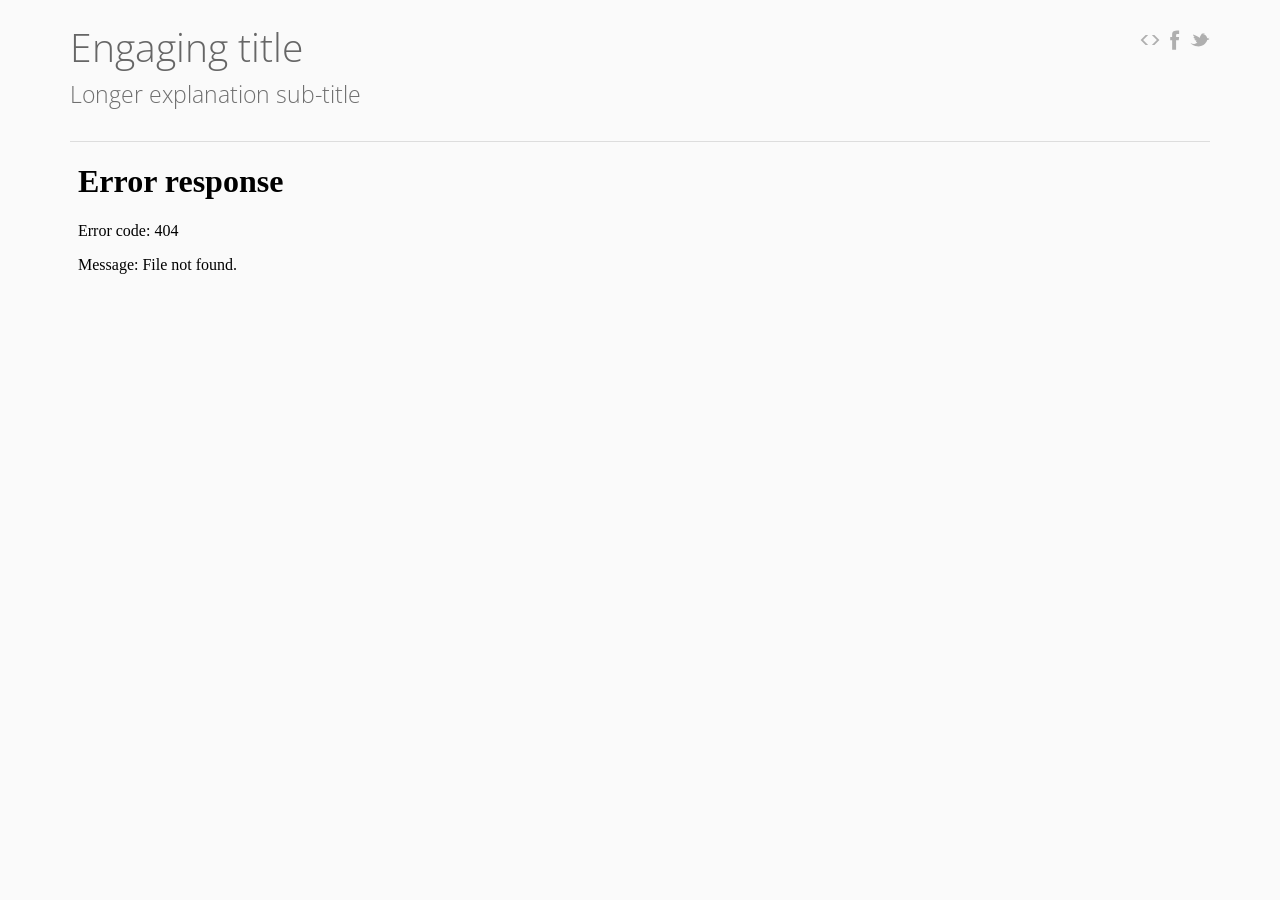
==== index.html @ 596650ae "adding files" ====
<!DOCTYPE html>
<html lang="en">
  <head>
    <meta charset="utf-8">
    <title>Title of HTML</title>
    <meta name="viewport" content="width=device-width, initial-scale=1">
    
    <!-- Generate preview image and details for FB -->
    <meta property="og:title" content="Interesting title for sharing"/>
    <meta property="og:type" content="?????"/>
    <meta property="og:url" content="http://www.neighbourhood.statistics.gov.uk/HTMLDocs/dvc???/index.html"/>
    <meta property="og:image" content="http://www.neighbourhood.statistics.gov.uk/HTMLDocs/dvc???/images/???.png"/>

	<!-- Load styles sheet(s) -->
    <link rel="stylesheet" href="css/styles.css" media="screen">
    
    <style>
		
		body {
			
			color:#666;
		}
		
		<!-- Should we be loading fonts from a CDN? -->
		
		@font-face {
			font-family: 'open_sanslight';		
			src: url('assets/OpenSans-Light-webfont.woff') format('woff');
			font-weight: normal;
			font-style: normal;
		
		}
		
		@font-face {
			font-family: 'open_sansitalic';		
			src: url('assets/OpenSans-Italic-webfont.woff') format('woff');
			font-weight: normal;
			font-style: normal;
		
		}
		
		@font-face {
			font-family: 'open_sansregular';		
			src: url('assets/OpenSans-Regular-webfont.woff') format('woff');
			font-weight: normal;
			font-style: normal;
		
		}
		
		@font-face {
			font-family: 'open_sanssemibold';		
			src: url('assets/OpenSans-Semibold-webfont.woff') format('woff');
			font-weight: normal;
			font-style: normal;
		
		}
		
		.page-header {
			margin-top:5px;
		}
		
		
		.social {
			padding-top:25px;
			padding-left:5px;
			float:right;
			opacity:0.5;
			cursor:pointer;
		}
		
		.social:hover {
			opacity:1;
				
		}
		
		
		.social {
			
		}
		
		#embedrow {
			padding-bottom:10px;
		}
		
		
		#close {
			float:right;
			padding-bottom:3px;	
		}
		
		#example-1 {
			width:100%;	
		}
		
	
	</style>

    <script>

<!-- Google analytics -->
		  var _gaq = _gaq || [];
		  _gaq.push(['_setAccount', 'UA-37894017-1']);
		  _gaq.push(['_trackPageview']);
		
		
		  (function() {
			var ga = document.createElement('script'); ga.type = 'text/javascript'; ga.async = true;
			ga.src = ('https:' == document.location.protocol ? 'https://ssl' : 'http://www') + '.google-analytics.com/ga.js';
			var s = document.getElementsByTagName('script')[0]; s.parentNode.insertBefore(ga, s);
		  })();

    </script>
  </head>
  <body>
      <div class="container">
          <div class="page-header">
                <div class="row">
                      <div class="col-sm-10 col-xs-11">
                            <h1>Engaging title</h1>
                            <p class="lead">Longer explanation sub-title</p>
                      </div>
                      <div class="col-sm-2 col-xs-1" id="social">
                            <img class="social" id="twitter" src="images/twitter.svg"/>
                            <img class="social" id="face" src="images/facebook.svg"/>
                            <img class="social" id="embed" src="images/embed.svg"/>
                      </div>
                </div>
          </div>

   	<div class="row hide" id="embedrow">
  		 <div class="col-sm-offset-6 col-sm-6 col-xs-12">

            <div id="embedbox">
                    <img id="close" src="images/cross.svg"/>
                    <label class="control-label" for="inputType"></label>
                    <input type="text" class="form-control" id="inputType" >
            </div>  
        
	     </div> 
    </div>     
    
   <!-- Embed PYM iframe -->
   <div class="row">
           
          <div class="col-sm-12 col-xs-12"> 
              <div id="example-1"></div>
              
		</div>
	</div><!-- end row --> 
                
                    
     </div> <!--end container-->
	
	<!-- Should we be loading from CDNs? - Should we have a central folder holding these libraries? What about during development?
    Should we be using something like requireJS to manage the loading of these frameworks? -->
    
    <script src="js/jquery-1.11.1.min.js"></script>
    <script src="js/bootstrap.min.js"></script>
 	<script src="js/modernizr.custom.56904.js"></script>
    <script src="js/d3.v3.min.js" charset="utf-8"></script>
    <script src="js/pym.js" charset="utf-8"></script>
    
	
	<!-- Code to set up social / sharing links & add pym-->
    
    
    <script>
	$(document).ready(function () {
		
		var childURL = "content.html";
		
		var firstbit = window.location.href.split("index.html")[0];
	
		d3.select("#twitter").on("click",tweet);
		d3.select("#face").on("click",faceb);
		d3.select("#embed").on("click",embed);
		d3.select("#close").on("click",embedclose);
		d3.select("#inputType").attr("value",'<iframe width=940 height=700 src="' + firstbit + childURL + '" scrolling=no frameborder=0/>');
		
		//add pym chart
		var pymParent = new pym.Parent('example-1', childURL);

		
		function faceb() {
				var face = 'http://www.facebook.com/share.php?u=' + window.location.href;
				window.open(face);
		}
		
		function tweet() {
				var myString="http://twitter.com/home?status="+escape("Twitter message"+ window.location.href);
				window.open(myString);
		}
		
		function embed() {
				d3.select("#embedrow").attr("class","row show");
		}
		
		function embedclose() {
				d3.select("#embedrow").attr("class","row hide");
		}
		
	
	});
	
    
    </script>
  </body>
</html>
---- css/styles.css ----
@import url("//fonts.googleapis.com/css?family=Open+Sans:300italic,400italic,700italic,400,300,700");
/*!
 * bootswatch v3.2.0
 * Homepage: http://bootswatch.com
 * Copyright 2012-2014 Thomas Park
 * Licensed under MIT
 * Based on Bootstrap
*/
/*! normalize.css v3.0.1 | MIT License | git.io/normalize */
html {
  font-family: sans-serif;
  -ms-text-size-adjust: 100%;
  -webkit-text-size-adjust: 100%;
  
  
}
body {
  margin: 0;
  

}
article,
aside,
details,
figcaption,
figure,
footer,
header,
hgroup,
main,
nav,
section,
summary {
  display: block;
}
audio,
canvas,
progress,
video {
  display: inline-block;
  vertical-align: baseline;
}
audio:not([controls]) {
  display: none;
  height: 0;
}
[hidden],
template {
  display: none;
}
a {
  background: transparent;
}
a:active,
a:hover {
  outline: 0;
}
abbr[title] {
  border-bottom: 1px dotted;
}
b,
strong {
  font-weight: bold;
}
dfn {
  font-style: italic;
}
h1 {
  font-size: 2em;
  margin: 0.67em 0;
}
mark {
  background: #ff0;
  color: #000;
}
small {
  font-size: 80%;
}
sub,
sup {
  font-size: 75%;
  line-height: 0;
  position: relative;
  vertical-align: baseline;
}
sup {
  top: -0.5em;
}
sub {
  bottom: -0.25em;
}
img {
  border: 0;
}
svg:not(:root) {
  overflow: hidden;
}
figure {
  margin: 1em 40px;
}
hr {
  -moz-box-sizing: content-box;
  box-sizing: content-box;
  height: 0;
}
pre {
  overflow: auto;
}
code,
kbd,
pre,
samp {
  font-family: monospace, monospace;
  font-size: 1em;
}
button,
input,
optgroup,
select,
textarea {
  color: inherit;
  font: inherit;
  margin: 0;
}
button {
  overflow: visible;
}
button,
select {
  text-transform: none;
}
button,
html input[type="button"],
input[type="reset"],
input[type="submit"] {
  -webkit-appearance: button;
  cursor: pointer;
}
button[disabled],
html input[disabled] {
  cursor: default;
}
button::-moz-focus-inner,
input::-moz-focus-inner {
  border: 0;
  padding: 0;
}
input {
  line-height: normal;
}
input[type="checkbox"],
input[type="radio"] {
  box-sizing: border-box;
  padding: 0;
}
input[type="number"]::-webkit-inner-spin-button,
input[type="number"]::-webkit-outer-spin-button {
  height: auto;
}
input[type="search"] {
  -webkit-appearance: textfield;
  -moz-box-sizing: content-box;
  -webkit-box-sizing: content-box;
  box-sizing: content-box;
}
input[type="search"]::-webkit-search-cancel-button,
input[type="search"]::-webkit-search-decoration {
  -webkit-appearance: none;
}
fieldset {
  border: 1px solid #c0c0c0;
  margin: 0 2px;
  padding: 0.35em 0.625em 0.75em;
}
legend {
  border: 0;
  padding: 0;
}
textarea {
  overflow: auto;
}
optgroup {
  font-weight: bold;
}
table {
  border-collapse: collapse;
  border-spacing: 0;
}
td,
th {
  padding: 0;
}
@media print {
  * {
    text-shadow: none !important;
    color: #000 !important;
    background: transparent !important;
    box-shadow: none !important;
  }
  a,
  a:visited {
    text-decoration: underline;
  }
  a[href]:after {
    content: " (" attr(href) ")";
  }
  abbr[title]:after {
    content: " (" attr(title) ")";
  }
  a[href^="javascript:"]:after,
  a[href^="#"]:after {
    content: "";
  }
  pre,
  blockquote {
    border: 1px solid #999;
    page-break-inside: avoid;
  }
  thead {
    display: table-header-group;
  }
  tr,
  img {
    page-break-inside: avoid;
  }
  img {
    max-width: 100% !important;
  }
  p,
  h2,
  h3 {
    orphans: 3;
    widows: 3;
  }
  h2,
  h3 {
    page-break-after: avoid;
  }
  select {
    background: #fff !important;
  }
  .navbar {
    display: none;
  }
  .table td,
  .table th {
    background-color: #fff !important;
  }
  .btn > .caret,
  .dropup > .btn > .caret {
    border-top-color: #000 !important;
  }
  .label {
    border: 1px solid #000;
  }
  .table {
    border-collapse: collapse !important;
  }
  .table-bordered th,
  .table-bordered td {
    border: 1px solid #ddd !important;
  }
}
@font-face {
  font-family: 'Glyphicons Halflings';
  src: url('../fonts/glyphicons-halflings-regular.eot');
  src: url('../fonts/glyphicons-halflings-regular.eot?#iefix') format('embedded-opentype'), url('../fonts/glyphicons-halflings-regular.woff') format('woff'), url('../fonts/glyphicons-halflings-regular.ttf') format('truetype'), url('../fonts/glyphicons-halflings-regular.svg#glyphicons_halflingsregular') format('svg');
}
.glyphicon {
  position: relative;
  top: 1px;
  display: inline-block;
  font-family: 'Glyphicons Halflings';
  font-style: normal;
  font-weight: normal;
  line-height: 1;
  -webkit-font-smoothing: antialiased;
  -moz-osx-font-smoothing: grayscale;
}
.glyphicon-asterisk:before {
  content: "\2a";
}
.glyphicon-plus:before {
  content: "\2b";
}
.glyphicon-euro:before {
  content: "\20ac";
}
.glyphicon-minus:before {
  content: "\2212";
}
.glyphicon-cloud:before {
  content: "\2601";
}
.glyphicon-envelope:before {
  content: "\2709";
}
.glyphicon-pencil:before {
  content: "\270f";
}
.glyphicon-glass:before {
  content: "\e001";
}
.glyphicon-music:before {
  content: "\e002";
}
.glyphicon-search:before {
  content: "\e003";
}
.glyphicon-heart:before {
  content: "\e005";
}
.glyphicon-star:before {
  content: "\e006";
}
.glyphicon-star-empty:before {
  content: "\e007";
}
.glyphicon-user:before {
  content: "\e008";
}
.glyphicon-film:before {
  content: "\e009";
}
.glyphicon-th-large:before {
  content: "\e010";
}
.glyphicon-th:before {
  content: "\e011";
}
.glyphicon-th-list:before {
  content: "\e012";
}
.glyphicon-ok:before {
  content: "\e013";
}
.glyphicon-remove:before {
  content: "\e014";
}
.glyphicon-zoom-in:before {
  content: "\e015";
}
.glyphicon-zoom-out:before {
  content: "\e016";
}
.glyphicon-off:before {
  content: "\e017";
}
.glyphicon-signal:before {
  content: "\e018";
}
.glyphicon-cog:before {
  content: "\e019";
}
.glyphicon-trash:before {
  content: "\e020";
}
.glyphicon-home:before {
  content: "\e021";
}
.glyphicon-file:before {
  content: "\e022";
}
.glyphicon-time:before {
  content: "\e023";
}
.glyphicon-road:before {
  content: "\e024";
}
.glyphicon-download-alt:before {
  content: "\e025";
}
.glyphicon-download:before {
  content: "\e026";
}
.glyphicon-upload:before {
  content: "\e027";
}
.glyphicon-inbox:before {
  content: "\e028";
}
.glyphicon-play-circle:before {
  content: "\e029";
}
.glyphicon-repeat:before {
  content: "\e030";
}
.glyphicon-refresh:before {
  content: "\e031";
}
.glyphicon-list-alt:before {
  content: "\e032";
}
.glyphicon-lock:before {
  content: "\e033";
}
.glyphicon-flag:before {
  content: "\e034";
}
.glyphicon-headphones:before {
  content: "\e035";
}
.glyphicon-volume-off:before {
  content: "\e036";
}
.glyphicon-volume-down:before {
  content: "\e037";
}
.glyphicon-volume-up:before {
  content: "\e038";
}
.glyphicon-qrcode:before {
  content: "\e039";
}
.glyphicon-barcode:before {
  content: "\e040";
}
.glyphicon-tag:before {
  content: "\e041";
}
.glyphicon-tags:before {
  content: "\e042";
}
.glyphicon-book:before {
  content: "\e043";
}
.glyphicon-bookmark:before {
  content: "\e044";
}
.glyphicon-print:before {
  content: "\e045";
}
.glyphicon-camera:before {
  content: "\e046";
}
.glyphicon-font:before {
  content: "\e047";
}
.glyphicon-bold:before {
  content: "\e048";
}
.glyphicon-italic:before {
  content: "\e049";
}
.glyphicon-text-height:before {
  content: "\e050";
}
.glyphicon-text-width:before {
  content: "\e051";
}
.glyphicon-align-left:before {
  content: "\e052";
}
.glyphicon-align-center:before {
  content: "\e053";
}
.glyphicon-align-right:before {
  content: "\e054";
}
.glyphicon-align-justify:before {
  content: "\e055";
}
.glyphicon-list:before {
  content: "\e056";
}
.glyphicon-indent-left:before {
  content: "\e057";
}
.glyphicon-indent-right:before {
  content: "\e058";
}
.glyphicon-facetime-video:before {
  content: "\e059";
}
.glyphicon-picture:before {
  content: "\e060";
}
.glyphicon-map-marker:before {
  content: "\e062";
}
.glyphicon-adjust:before {
  content: "\e063";
}
.glyphicon-tint:before {
  content: "\e064";
}
.glyphicon-edit:before {
  content: "\e065";
}
.glyphicon-share:before {
  content: "\e066";
}
.glyphicon-check:before {
  content: "\e067";
}
.glyphicon-move:before {
  content: "\e068";
}
.glyphicon-step-backward:before {
  content: "\e069";
}
.glyphicon-fast-backward:before {
  content: "\e070";
}
.glyphicon-backward:before {
  content: "\e071";
}
.glyphicon-play:before {
  content: "\e072";
}
.glyphicon-pause:before {
  content: "\e073";
}
.glyphicon-stop:before {
  content: "\e074";
}
.glyphicon-forward:before {
  content: "\e075";
}
.glyphicon-fast-forward:before {
  content: "\e076";
}
.glyphicon-step-forward:before {
  content: "\e077";
}
.glyphicon-eject:before {
  content: "\e078";
}
.glyphicon-chevron-left:before {
  content: "\e079";
}
.glyphicon-chevron-right:before {
  content: "\e080";
}
.glyphicon-plus-sign:before {
  content: "\e081";
}
.glyphicon-minus-sign:before {
  content: "\e082";
}
.glyphicon-remove-sign:before {
  content: "\e083";
}
.glyphicon-ok-sign:before {
  content: "\e084";
}
.glyphicon-question-sign:before {
  content: "\e085";
}
.glyphicon-info-sign:before {
  content: "\e086";
}
.glyphicon-screenshot:before {
  content: "\e087";
}
.glyphicon-remove-circle:before {
  content: "\e088";
}
.glyphicon-ok-circle:before {
  content: "\e089";
}
.glyphicon-ban-circle:before {
  content: "\e090";
}
.glyphicon-arrow-left:before {
  content: "\e091";
}
.glyphicon-arrow-right:before {
  content: "\e092";
}
.glyphicon-arrow-up:before {
  content: "\e093";
}
.glyphicon-arrow-down:before {
  content: "\e094";
}
.glyphicon-share-alt:before {
  content: "\e095";
}
.glyphicon-resize-full:before {
  content: "\e096";
}
.glyphicon-resize-small:before {
  content: "\e097";
}
.glyphicon-exclamation-sign:before {
  content: "\e101";
}
.glyphicon-gift:before {
  content: "\e102";
}
.glyphicon-leaf:before {
  content: "\e103";
}
.glyphicon-fire:before {
  content: "\e104";
}
.glyphicon-eye-open:before {
  content: "\e105";
}
.glyphicon-eye-close:before {
  content: "\e106";
}
.glyphicon-warning-sign:before {
  content: "\e107";
}
.glyphicon-plane:before {
  content: "\e108";
}
.glyphicon-calendar:before {
  content: "\e109";
}
.glyphicon-random:before {
  content: "\e110";
}
.glyphicon-comment:before {
  content: "\e111";
}
.glyphicon-magnet:before {
  content: "\e112";
}
.glyphicon-chevron-up:before {
  content: "\e113";
}
.glyphicon-chevron-down:before {
  content: "\e114";
}
.glyphicon-retweet:before {
  content: "\e115";
}
.glyphicon-shopping-cart:before {
  content: "\e116";
}
.glyphicon-folder-close:before {
  content: "\e117";
}
.glyphicon-folder-open:before {
  content: "\e118";
}
.glyphicon-resize-vertical:before {
  content: "\e119";
}
.glyphicon-resize-horizontal:before {
  content: "\e120";
}
.glyphicon-hdd:before {
  content: "\e121";
}
.glyphicon-bullhorn:before {
  content: "\e122";
}
.glyphicon-bell:before {
  content: "\e123";
}
.glyphicon-certificate:before {
  content: "\e124";
}
.glyphicon-thumbs-up:before {
  content: "\e125";
}
.glyphicon-thumbs-down:before {
  content: "\e126";
}
.glyphicon-hand-right:before {
  content: "\e127";
}
.glyphicon-hand-left:before {
  content: "\e128";
}
.glyphicon-hand-up:before {
  content: "\e129";
}
.glyphicon-hand-down:before {
  content: "\e130";
}
.glyphicon-circle-arrow-right:before {
  content: "\e131";
}
.glyphicon-circle-arrow-left:before {
  content: "\e132";
}
.glyphicon-circle-arrow-up:before {
  content: "\e133";
}
.glyphicon-circle-arrow-down:before {
  content: "\e134";
}
.glyphicon-globe:before {
  content: "\e135";
}
.glyphicon-wrench:before {
  content: "\e136";
}
.glyphicon-tasks:before {
  content: "\e137";
}
.glyphicon-filter:before {
  content: "\e138";
}
.glyphicon-briefcase:before {
  content: "\e139";
}
.glyphicon-fullscreen:before {
  content: "\e140";
}
.glyphicon-dashboard:before {
  content: "\e141";
}
.glyphicon-paperclip:before {
  content: "\e142";
}
.glyphicon-heart-empty:before {
  content: "\e143";
}
.glyphicon-link:before {
  content: "\e144";
}
.glyphicon-phone:before {
  content: "\e145";
}
.glyphicon-pushpin:before {
  content: "\e146";
}
.glyphicon-usd:before {
  content: "\e148";
}
.glyphicon-gbp:before {
  content: "\e149";
}
.glyphicon-sort:before {
  content: "\e150";
}
.glyphicon-sort-by-alphabet:before {
  content: "\e151";
}
.glyphicon-sort-by-alphabet-alt:before {
  content: "\e152";
}
.glyphicon-sort-by-order:before {
  content: "\e153";
}
.glyphicon-sort-by-order-alt:before {
  content: "\e154";
}
.glyphicon-sort-by-attributes:before {
  content: "\e155";
}
.glyphicon-sort-by-attributes-alt:before {
  content: "\e156";
}
.glyphicon-unchecked:before {
  content: "\e157";
}
.glyphicon-expand:before {
  content: "\e158";
}
.glyphicon-collapse-down:before {
  content: "\e159";
}
.glyphicon-collapse-up:before {
  content: "\e160";
}
.glyphicon-log-in:before {
  content: "\e161";
}
.glyphicon-flash:before {
  content: "\e162";
}
.glyphicon-log-out:before {
  content: "\e163";
}
.glyphicon-new-window:before {
  content: "\e164";
}
.glyphicon-record:before {
  content: "\e165";
}
.glyphicon-save:before {
  content: "\e166";
}
.glyphicon-open:before {
  content: "\e167";
}
.glyphicon-saved:before {
  content: "\e168";
}
.glyphicon-import:before {
  content: "\e169";
}
.glyphicon-export:before {
  content: "\e170";
}
.glyphicon-send:before {
  content: "\e171";
}
.glyphicon-floppy-disk:before {
  content: "\e172";
}
.glyphicon-floppy-saved:before {
  content: "\e173";
}
.glyphicon-floppy-remove:before {
  content: "\e174";
}
.glyphicon-floppy-save:before {
  content: "\e175";
}
.glyphicon-floppy-open:before {
  content: "\e176";
}
.glyphicon-credit-card:before {
  content: "\e177";
}
.glyphicon-transfer:before {
  content: "\e178";
}
.glyphicon-cutlery:before {
  content: "\e179";
}
.glyphicon-header:before {
  content: "\e180";
}
.glyphicon-compressed:before {
  content: "\e181";
}
.glyphicon-earphone:before {
  content: "\e182";
}
.glyphicon-phone-alt:before {
  content: "\e183";
}
.glyphicon-tower:before {
  content: "\e184";
}
.glyphicon-stats:before {
  content: "\e185";
}
.glyphicon-sd-video:before {
  content: "\e186";
}
.glyphicon-hd-video:before {
  content: "\e187";
}
.glyphicon-subtitles:before {
  content: "\e188";
}
.glyphicon-sound-stereo:before {
  content: "\e189";
}
.glyphicon-sound-dolby:before {
  content: "\e190";
}
.glyphicon-sound-5-1:before {
  content: "\e191";
}
.glyphicon-sound-6-1:before {
  content: "\e192";
}
.glyphicon-sound-7-1:before {
  content: "\e193";
}
.glyphicon-copyright-mark:before {
  content: "\e194";
}
.glyphicon-registration-mark:before {
  content: "\e195";
}
.glyphicon-cloud-download:before {
  content: "\e197";
}
.glyphicon-cloud-upload:before {
  content: "\e198";
}
.glyphicon-tree-conifer:before {
  content: "\e199";
}
.glyphicon-tree-deciduous:before {
  content: "\e200";
}
* {
  -webkit-box-sizing: border-box;
  -moz-box-sizing: border-box;
  box-sizing: border-box;
}
*:before,
*:after {
  -webkit-box-sizing: border-box;
  -moz-box-sizing: border-box;
  box-sizing: border-box;
}
html {
  font-size: 10px;
  -webkit-tap-highlight-color: rgba(0, 0, 0, 0);
}
body {
  font-family: "Open Sans", "Helvetica Neue", Helvetica, Arial, sans-serif;
  font-size: 15px;
  line-height: 1.42857143;
  color: #222222;
  background-color: #fafafa;
;
}
input,
button,
select,
textarea {
  font-family: inherit;
  font-size: inherit;
  line-height: inherit;
}
a {
  color: #008cba;
  text-decoration: none;
}
a:hover,
a:focus {
  color: #00526e;
  text-decoration: underline;
}
a:focus {
  outline: thin dotted;
  outline: 5px auto -webkit-focus-ring-color;
  outline-offset: -2px;
}
figure {
  margin: 0;
}
img {
  vertical-align: middle;
}
.img-responsive,
.thumbnail > img,
.thumbnail a > img,
.carousel-inner > .item > img,
.carousel-inner > .item > a > img {
  display: block;
  width: 100% \9;
  max-width: 100%;
  height: auto;
}
.img-rounded {
  border-radius: 0;
}
.img-thumbnail {
  padding: 4px;
  line-height: 1.42857143;
  background-color: #ffffff;
  border: 1px solid #dddddd;
  border-radius: 0;
  -webkit-transition: all 0.2s ease-in-out;
  -o-transition: all 0.2s ease-in-out;
  transition: all 0.2s ease-in-out;
  display: inline-block;
  width: 100% \9;
  max-width: 100%;
  height: auto;
}
.img-circle {
  border-radius: 50%;
}
hr {
  margin-top: 21px;
  margin-bottom: 21px;
  border: 0;
  border-top: 1px solid #dddddd;
}
.sr-only {
  position: absolute;
  width: 1px;
  height: 1px;
  margin: -1px;
  padding: 0;
  overflow: hidden;
  clip: rect(0, 0, 0, 0);
  border: 0;
}
.sr-only-focusable:active,
.sr-only-focusable:focus {
  position: static;
  width: auto;
  height: auto;
  margin: 0;
  overflow: visible;
  clip: auto;
}
h1,
h2,
h3,
h4,
h5,
h6,
.h1,
.h2,
.h3,
.h4,
.h5,
.h6 {
  font-family: "Open Sans", "Helvetica Neue", Helvetica, Arial, sans-serif;
  font-weight: 300;
  line-height: 1.1;
  color: inherit;
}
h1 small,
h2 small,
h3 small,
h4 small,
h5 small,
h6 small,
.h1 small,
.h2 small,
.h3 small,
.h4 small,
.h5 small,
.h6 small,
h1 .small,
h2 .small,
h3 .small,
h4 .small,
h5 .small,
h6 .small,
.h1 .small,
.h2 .small,
.h3 .small,
.h4 .small,
.h5 .small,
.h6 .small {
  font-weight: normal;
  line-height: 1;
  color: #999999;
}
h1,
.h1,
h2,
.h2,
h3,
.h3 {
  margin-top: 21px;
  margin-bottom: 10.5px;
}
h1 small,
.h1 small,
h2 small,
.h2 small,
h3 small,
.h3 small,
h1 .small,
.h1 .small,
h2 .small,
.h2 .small,
h3 .small,
.h3 .small {
  font-size: 65%;
}
h4,
.h4,
h5,
.h5,
h6,
.h6 {
  margin-top: 10.5px;
  margin-bottom: 10.5px;
}
h4 small,
.h4 small,
h5 small,
.h5 small,
h6 small,
.h6 small,
h4 .small,
.h4 .small,
h5 .small,
.h5 .small,
h6 .small,
.h6 .small {
  font-size: 75%;
}
h1,
.h1 {
  font-size: 39px;
}
h2,
.h2 {
  font-size: 32px;
}
h3,
.h3 {
  font-size: 26px;
}
h4,
.h4 {
  font-size: 19px;
}
h5,
.h5 {
  font-size: 15px;
}
h6,
.h6 {
  font-size: 13px;
}
p {
  margin: 0 0 10.5px;
}
.lead {
  margin-bottom: 21px;
  font-size: 17px;
  font-weight: 300;
  line-height: 1.4;
}
@media (min-width: 768px) {
  .lead {
    font-size: 22.5px;
  }
}
small,
.small {
  font-size: 80%;
}
cite {
  font-style: normal;
}
mark,
.mark {
  background-color: #fcf8e3;
  padding: .2em;
}
.text-left {
  text-align: left;
}
.text-right {
  text-align: right;
}
.text-center {
  text-align: center;
}
.text-justify {
  text-align: justify;
}
.text-nowrap {
  white-space: nowrap;
}
.text-lowercase {
  text-transform: lowercase;
}
.text-uppercase {
  text-transform: uppercase;
}
.text-capitalize {
  text-transform: capitalize;
}
.text-muted {
  color: #999999;
}
.text-primary {
  color: #008cba;
}
a.text-primary:hover {
  color: #006687;
}
.text-success {
  color: #43ac6a;
}
a.text-success:hover {
  color: #358753;
}
.text-info {
  color: #5bc0de;
}
a.text-info:hover {
  color: #31b0d5;
}
.text-warning {
  color: #e99002;
}
a.text-warning:hover {
  color: #b67102;
}
.text-danger {
  color: #f04124;
}
a.text-danger:hover {
  color: #d32a0e;
}
.bg-primary {
  color: #fff;
  background-color: #008cba;
}
a.bg-primary:hover {
  background-color: #006687;
}
.bg-success {
  background-color: #dff0d8;
}
a.bg-success:hover {
  background-color: #c1e2b3;
}
.bg-info {
  background-color: #d9edf7;
}
a.bg-info:hover {
  background-color: #afd9ee;
}
.bg-warning {
  background-color: #fcf8e3;
}
a.bg-warning:hover {
  background-color: #f7ecb5;
}
.bg-danger {
  background-color: #f2dede;
}
a.bg-danger:hover {
  background-color: #e4b9b9;
}
.page-header {
  padding-bottom: 9.5px;
  margin: 42px 0 0px;
  border-bottom: 1px solid #dddddd;
}
ul,
ol {
  margin-top: 0;
  margin-bottom: 10.5px;
}
ul ul,
ol ul,
ul ol,
ol ol {
  margin-bottom: 0;
}
.list-unstyled {
  padding-left: 0;
  list-style: none;
}
.list-inline {
  padding-left: 0;
  list-style: none;
  margin-left: -5px;
}
.list-inline > li {
  display: inline-block;
  padding-left: 5px;
  padding-right: 5px;
}
dl {
  margin-top: 0;
  margin-bottom: 21px;
}
dt,
dd {
  line-height: 1.42857143;
}
dt {
  font-weight: bold;
}
dd {
  margin-left: 0;
}
@media (min-width: 768px) {
  .dl-horizontal dt {
    float: left;
    width: 160px;
    clear: left;
    text-align: right;
    overflow: hidden;
    text-overflow: ellipsis;
    white-space: nowrap;
  }
  .dl-horizontal dd {
    margin-left: 180px;
  }
}
abbr[title],
abbr[data-original-title] {
  cursor: help;
  border-bottom: 1px dotted #999999;
}
.initialism {
  font-size: 90%;
  text-transform: uppercase;
}
blockquote {
  padding: 10.5px 21px;
  margin: 0 0 21px;
  font-size: 18.75px;
  border-left: 5px solid #dddddd;
}
blockquote p:last-child,
blockquote ul:last-child,
blockquote ol:last-child {
  margin-bottom: 0;
}
blockquote footer,
blockquote small,
blockquote .small {
  display: block;
  font-size: 80%;
  line-height: 1.42857143;
  color: #6f6f6f;
}
blockquote footer:before,
blockquote small:before,
blockquote .small:before {
  content: '\2014 \00A0';
}
.blockquote-reverse,
blockquote.pull-right {
  padding-right: 15px;
  padding-left: 0;
  border-right: 5px solid #dddddd;
  border-left: 0;
  text-align: right;
}
.blockquote-reverse footer:before,
blockquote.pull-right footer:before,
.blockquote-reverse small:before,
blockquote.pull-right small:before,
.blockquote-reverse .small:before,
blockquote.pull-right .small:before {
  content: '';
}
.blockquote-reverse footer:after,
blockquote.pull-right footer:after,
.blockquote-reverse small:after,
blockquote.pull-right small:after,
.blockquote-reverse .small:after,
blockquote.pull-right .small:after {
  content: '\00A0 \2014';
}
blockquote:before,
blockquote:after {
  content: "";
}
address {
  margin-bottom: 21px;
  font-style: normal;
  line-height: 1.42857143;
}
code,
kbd,
pre,
samp {
  font-family: Menlo, Monaco, Consolas, "Courier New", monospace;
}
code {
  padding: 2px 4px;
  font-size: 90%;
  color: #c7254e;
  background-color: #f9f2f4;
  border-radius: 0;
}
kbd {
  padding: 2px 4px;
  font-size: 90%;
  color: #ffffff;
  background-color: #333333;
  border-radius: 0;
  box-shadow: inset 0 -1px 0 rgba(0, 0, 0, 0.25);
}
kbd kbd {
  padding: 0;
  font-size: 100%;
  box-shadow: none;
}
pre {
  display: block;
  padding: 10px;
  margin: 0 0 10.5px;
  font-size: 14px;
  line-height: 1.42857143;
  word-break: break-all;
  word-wrap: break-word;
  color: #333333;
  background-color: #f5f5f5;
  border: 1px solid #cccccc;
  border-radius: 0;
}
pre code {
  padding: 0;
  font-size: inherit;
  color: inherit;
  white-space: pre-wrap;
  background-color: transparent;
  border-radius: 0;
}
.pre-scrollable {
  max-height: 340px;
  overflow-y: scroll;
}

#childt > .container-fluid {
	  margin-right: 0 !important;
	  margin-left: 0 !important;
	  padding-left: 0px !important;
	  padding-right: 0px !important;
}


	#childt > .container-fluid {
	     width: 10px;
       	 min-width: 100%;
	}



.container {
  margin-right: auto;
  margin-left: auto;
  padding-left: 15px;
  padding-right: 15px;
}
@media (min-width: 768px) {
  .container {
    width: 750px;
  }
}
@media (min-width: 939px) {
  .container {
    width: 920px;
  }
}
@media (min-width: 1200px) {
  .container {
    width: 1170px;
  }
}
.container-fluid {
  margin-right: auto;
  margin-left: auto;
  padding-left: 15px;
  padding-right: 15px;
}
.row {
  margin-left: -15px;
  margin-right: -15px;
}
.col-xs-1, .col-sm-1, .col-md-1, .col-lg-1, .col-xs-2, .col-sm-2, .col-md-2, .col-lg-2, .col-xs-3, .col-sm-3, .col-md-3, .col-lg-3, .col-xs-4, .col-sm-4, .col-md-4, .col-lg-4, .col-xs-5, .col-sm-5, .col-md-5, .col-lg-5, .col-xs-6, .col-sm-6, .col-md-6, .col-lg-6, .col-xs-7, .col-sm-7, .col-md-7, .col-lg-7, .col-xs-8, .col-sm-8, .col-md-8, .col-lg-8, .col-xs-9, .col-sm-9, .col-md-9, .col-lg-9, .col-xs-10, .col-sm-10, .col-md-10, .col-lg-10, .col-xs-11, .col-sm-11, .col-md-11, .col-lg-11, .col-xs-12, .col-sm-12, .col-md-12, .col-lg-12 {
  position: relative;
  min-height: 1px;
  padding-left: 15px;
  padding-right: 15px;
}
.col-xs-1, .col-xs-2, .col-xs-3, .col-xs-4, .col-xs-5, .col-xs-6, .col-xs-7, .col-xs-8, .col-xs-9, .col-xs-10, .col-xs-11, .col-xs-12 {
  float: left;
}
.col-xs-12 {
  width: 100%;
}
.col-xs-11 {
  width: 91.66666667%;
}
.col-xs-10 {
  width: 83.33333333%;
}
.col-xs-9 {
  width: 75%;
}
.col-xs-8 {
  width: 66.66666667%;
}
.col-xs-7 {
  width: 58.33333333%;
}
.col-xs-6 {
  width: 50%;
}
.col-xs-5 {
  width: 41.66666667%;
}
.col-xs-4 {
  width: 33.33333333%;
}
.col-xs-3 {
  width: 25%;
}
.col-xs-2 {
  width: 16.66666667%;
}
.col-xs-1 {
  width: 8.33333333%;
}
.col-xs-pull-12 {
  right: 100%;
}
.col-xs-pull-11 {
  right: 91.66666667%;
}
.col-xs-pull-10 {
  right: 83.33333333%;
}
.col-xs-pull-9 {
  right: 75%;
}
.col-xs-pull-8 {
  right: 66.66666667%;
}
.col-xs-pull-7 {
  right: 58.33333333%;
}
.col-xs-pull-6 {
  right: 50%;
}
.col-xs-pull-5 {
  right: 41.66666667%;
}
.col-xs-pull-4 {
  right: 33.33333333%;
}
.col-xs-pull-3 {
  right: 25%;
}
.col-xs-pull-2 {
  right: 16.66666667%;
}
.col-xs-pull-1 {
  right: 8.33333333%;
}
.col-xs-pull-0 {
  right: auto;
}
.col-xs-push-12 {
  left: 100%;
}
.col-xs-push-11 {
  left: 91.66666667%;
}
.col-xs-push-10 {
  left: 83.33333333%;
}
.col-xs-push-9 {
  left: 75%;
}
.col-xs-push-8 {
  left: 66.66666667%;
}
.col-xs-push-7 {
  left: 58.33333333%;
}
.col-xs-push-6 {
  left: 50%;
}
.col-xs-push-5 {
  left: 41.66666667%;
}
.col-xs-push-4 {
  left: 33.33333333%;
}
.col-xs-push-3 {
  left: 25%;
}
.col-xs-push-2 {
  left: 16.66666667%;
}
.col-xs-push-1 {
  left: 8.33333333%;
}
.col-xs-push-0 {
  left: auto;
}
.col-xs-offset-12 {
  margin-left: 100%;
}
.col-xs-offset-11 {
  margin-left: 91.66666667%;
}
.col-xs-offset-10 {
  margin-left: 83.33333333%;
}
.col-xs-offset-9 {
  margin-left: 75%;
}
.col-xs-offset-8 {
  margin-left: 66.66666667%;
}
.col-xs-offset-7 {
  margin-left: 58.33333333%;
}
.col-xs-offset-6 {
  margin-left: 50%;
}
.col-xs-offset-5 {
  margin-left: 41.66666667%;
}
.col-xs-offset-4 {
  margin-left: 33.33333333%;
}
.col-xs-offset-3 {
  margin-left: 25%;
}
.col-xs-offset-2 {
  margin-left: 16.66666667%;
}
.col-xs-offset-1 {
  margin-left: 8.33333333%;
}
.col-xs-offset-0 {
  margin-left: 0%;
}
@media (min-width: 768px) {
  .col-sm-1, .col-sm-2, .col-sm-3, .col-sm-4, .col-sm-5, .col-sm-6, .col-sm-7, .col-sm-8, .col-sm-9, .col-sm-10, .col-sm-11, .col-sm-12 {
    float: left;
  }
  .col-sm-12 {
    width: 100%;
  }
  .col-sm-11 {
    width: 91.66666667%;
  }
  .col-sm-10 {
    width: 83.33333333%;
  }
  .col-sm-9 {
    width: 75%;
  }
  .col-sm-8 {
    width: 66.66666667%;
  }
  .col-sm-7 {
    width: 58.33333333%;
  }
  .col-sm-6 {
    width: 50%;
  }
  .col-sm-5 {
    width: 41.66666667%;
  }
  .col-sm-4 {
    width: 33.33333333%;
  }
  .col-sm-3 {
    width: 25%;
  }
  .col-sm-2 {
    width: 16.66666667%;
  }
  .col-sm-1 {
    width: 8.33333333%;
  }
  .col-sm-pull-12 {
    right: 100%;
  }
  .col-sm-pull-11 {
    right: 91.66666667%;
  }
  .col-sm-pull-10 {
    right: 83.33333333%;
  }
  .col-sm-pull-9 {
    right: 75%;
  }
  .col-sm-pull-8 {
    right: 66.66666667%;
  }
  .col-sm-pull-7 {
    right: 58.33333333%;
  }
  .col-sm-pull-6 {
    right: 50%;
  }
  .col-sm-pull-5 {
    right: 41.66666667%;
  }
  .col-sm-pull-4 {
    right: 33.33333333%;
  }
  .col-sm-pull-3 {
    right: 25%;
  }
  .col-sm-pull-2 {
    right: 16.66666667%;
  }
  .col-sm-pull-1 {
    right: 8.33333333%;
  }
  .col-sm-pull-0 {
    right: auto;
  }
  .col-sm-push-12 {
    left: 100%;
  }
  .col-sm-push-11 {
    left: 91.66666667%;
  }
  .col-sm-push-10 {
    left: 83.33333333%;
  }
  .col-sm-push-9 {
    left: 75%;
  }
  .col-sm-push-8 {
    left: 66.66666667%;
  }
  .col-sm-push-7 {
    left: 58.33333333%;
  }
  .col-sm-push-6 {
    left: 50%;
  }
  .col-sm-push-5 {
    left: 41.66666667%;
  }
  .col-sm-push-4 {
    left: 33.33333333%;
  }
  .col-sm-push-3 {
    left: 25%;
  }
  .col-sm-push-2 {
    left: 16.66666667%;
  }
  .col-sm-push-1 {
    left: 8.33333333%;
  }
  .col-sm-push-0 {
    left: auto;
  }
  .col-sm-offset-12 {
    margin-left: 100%;
  }
  .col-sm-offset-11 {
    margin-left: 91.66666667%;
  }
  .col-sm-offset-10 {
    margin-left: 83.33333333%;
  }
  .col-sm-offset-9 {
    margin-left: 75%;
  }
  .col-sm-offset-8 {
    margin-left: 66.66666667%;
  }
  .col-sm-offset-7 {
    margin-left: 58.33333333%;
  }
  .col-sm-offset-6 {
    margin-left: 50%;
  }
  .col-sm-offset-5 {
    margin-left: 41.66666667%;
  }
  .col-sm-offset-4 {
    margin-left: 33.33333333%;
  }
  .col-sm-offset-3 {
    margin-left: 25%;
  }
  .col-sm-offset-2 {
    margin-left: 16.66666667%;
  }
  .col-sm-offset-1 {
    margin-left: 8.33333333%;
  }
  .col-sm-offset-0 {
    margin-left: 0%;
  }
}
@media (min-width: 939px) {
  .col-md-1, .col-md-2, .col-md-3, .col-md-4, .col-md-5, .col-md-6, .col-md-7, .col-md-8, .col-md-9, .col-md-10, .col-md-11, .col-md-12 {
    float: left;
  }
  .col-md-12 {
    width: 100%;
  }
  .col-md-11 {
    width: 91.66666667%;
  }
  .col-md-10 {
    width: 83.33333333%;
  }
  .col-md-9 {
    width: 75%;
  }
  .col-md-8 {
    width: 66.66666667%;
  }
  .col-md-7 {
    width: 58.33333333%;
  }
  .col-md-6 {
    width: 50%;
  }
  .col-md-5 {
    width: 41.66666667%;
  }
  .col-md-4 {
    width: 33.33333333%;
  }
  .col-md-3 {
    width: 25%;
  }
  .col-md-2 {
    width: 16.66666667%;
  }
  .col-md-1 {
    width: 8.33333333%;
  }
  .col-md-pull-12 {
    right: 100%;
  }
  .col-md-pull-11 {
    right: 91.66666667%;
  }
  .col-md-pull-10 {
    right: 83.33333333%;
  }
  .col-md-pull-9 {
    right: 75%;
  }
  .col-md-pull-8 {
    right: 66.66666667%;
  }
  .col-md-pull-7 {
    right: 58.33333333%;
  }
  .col-md-pull-6 {
    right: 50%;
  }
  .col-md-pull-5 {
    right: 41.66666667%;
  }
  .col-md-pull-4 {
    right: 33.33333333%;
  }
  .col-md-pull-3 {
    right: 25%;
  }
  .col-md-pull-2 {
    right: 16.66666667%;
  }
  .col-md-pull-1 {
    right: 8.33333333%;
  }
  .col-md-pull-0 {
    right: auto;
  }
  .col-md-push-12 {
    left: 100%;
  }
  .col-md-push-11 {
    left: 91.66666667%;
  }
  .col-md-push-10 {
    left: 83.33333333%;
  }
  .col-md-push-9 {
    left: 75%;
  }
  .col-md-push-8 {
    left: 66.66666667%;
  }
  .col-md-push-7 {
    left: 58.33333333%;
  }
  .col-md-push-6 {
    left: 50%;
  }
  .col-md-push-5 {
    left: 41.66666667%;
  }
  .col-md-push-4 {
    left: 33.33333333%;
  }
  .col-md-push-3 {
    left: 25%;
  }
  .col-md-push-2 {
    left: 16.66666667%;
  }
  .col-md-push-1 {
    left: 8.33333333%;
  }
  .col-md-push-0 {
    left: auto;
  }
  .col-md-offset-12 {
    margin-left: 100%;
  }
  .col-md-offset-11 {
    margin-left: 91.66666667%;
  }
  .col-md-offset-10 {
    margin-left: 83.33333333%;
  }
  .col-md-offset-9 {
    margin-left: 75%;
  }
  .col-md-offset-8 {
    margin-left: 66.66666667%;
  }
  .col-md-offset-7 {
    margin-left: 58.33333333%;
  }
  .col-md-offset-6 {
    margin-left: 50%;
  }
  .col-md-offset-5 {
    margin-left: 41.66666667%;
  }
  .col-md-offset-4 {
    margin-left: 33.33333333%;
  }
  .col-md-offset-3 {
    margin-left: 25%;
  }
  .col-md-offset-2 {
    margin-left: 16.66666667%;
  }
  .col-md-offset-1 {
    margin-left: 8.33333333%;
  }
  .col-md-offset-0 {
    margin-left: 0%;
  }
}
@media (min-width: 1200px) {
  .col-lg-1, .col-lg-2, .col-lg-3, .col-lg-4, .col-lg-5, .col-lg-6, .col-lg-7, .col-lg-8, .col-lg-9, .col-lg-10, .col-lg-11, .col-lg-12 {
    float: left;
  }
  .col-lg-12 {
    width: 100%;
  }
  .col-lg-11 {
    width: 91.66666667%;
  }
  .col-lg-10 {
    width: 83.33333333%;
  }
  .col-lg-9 {
    width: 75%;
  }
  .col-lg-8 {
    width: 66.66666667%;
  }
  .col-lg-7 {
    width: 58.33333333%;
  }
  .col-lg-6 {
    width: 50%;
  }
  .col-lg-5 {
    width: 41.66666667%;
  }
  .col-lg-4 {
    width: 33.33333333%;
  }
  .col-lg-3 {
    width: 25%;
  }
  .col-lg-2 {
    width: 16.66666667%;
  }
  .col-lg-1 {
    width: 8.33333333%;
  }
  .col-lg-pull-12 {
    right: 100%;
  }
  .col-lg-pull-11 {
    right: 91.66666667%;
  }
  .col-lg-pull-10 {
    right: 83.33333333%;
  }
  .col-lg-pull-9 {
    right: 75%;
  }
  .col-lg-pull-8 {
    right: 66.66666667%;
  }
  .col-lg-pull-7 {
    right: 58.33333333%;
  }
  .col-lg-pull-6 {
    right: 50%;
  }
  .col-lg-pull-5 {
    right: 41.66666667%;
  }
  .col-lg-pull-4 {
    right: 33.33333333%;
  }
  .col-lg-pull-3 {
    right: 25%;
  }
  .col-lg-pull-2 {
    right: 16.66666667%;
  }
  .col-lg-pull-1 {
    right: 8.33333333%;
  }
  .col-lg-pull-0 {
    right: auto;
  }
  .col-lg-push-12 {
    left: 100%;
  }
  .col-lg-push-11 {
    left: 91.66666667%;
  }
  .col-lg-push-10 {
    left: 83.33333333%;
  }
  .col-lg-push-9 {
    left: 75%;
  }
  .col-lg-push-8 {
    left: 66.66666667%;
  }
  .col-lg-push-7 {
    left: 58.33333333%;
  }
  .col-lg-push-6 {
    left: 50%;
  }
  .col-lg-push-5 {
    left: 41.66666667%;
  }
  .col-lg-push-4 {
    left: 33.33333333%;
  }
  .col-lg-push-3 {
    left: 25%;
  }
  .col-lg-push-2 {
    left: 16.66666667%;
  }
  .col-lg-push-1 {
    left: 8.33333333%;
  }
  .col-lg-push-0 {
    left: auto;
  }
  .col-lg-offset-12 {
    margin-left: 100%;
  }
  .col-lg-offset-11 {
    margin-left: 91.66666667%;
  }
  .col-lg-offset-10 {
    margin-left: 83.33333333%;
  }
  .col-lg-offset-9 {
    margin-left: 75%;
  }
  .col-lg-offset-8 {
    margin-left: 66.66666667%;
  }
  .col-lg-offset-7 {
    margin-left: 58.33333333%;
  }
  .col-lg-offset-6 {
    margin-left: 50%;
  }
  .col-lg-offset-5 {
    margin-left: 41.66666667%;
  }
  .col-lg-offset-4 {
    margin-left: 33.33333333%;
  }
  .col-lg-offset-3 {
    margin-left: 25%;
  }
  .col-lg-offset-2 {
    margin-left: 16.66666667%;
  }
  .col-lg-offset-1 {
    margin-left: 8.33333333%;
  }
  .col-lg-offset-0 {
    margin-left: 0%;
  }
}
table {
  background-color: transparent;
}
th {
  text-align: left;
}
.table {
  width: 100%;
  max-width: 100%;
  margin-bottom: 21px;
}
.table > thead > tr > th,
.table > tbody > tr > th,
.table > tfoot > tr > th,
.table > thead > tr > td,
.table > tbody > tr > td,
.table > tfoot > tr > td {
  padding: 8px;
  line-height: 1.42857143;
  vertical-align: top;
  border-top: 1px solid #dddddd;
}
.table > thead > tr > th {
  vertical-align: bottom;
  border-bottom: 2px solid #dddddd;
}
.table > caption + thead > tr:first-child > th,
.table > colgroup + thead > tr:first-child > th,
.table > thead:first-child > tr:first-child > th,
.table > caption + thead > tr:first-child > td,
.table > colgroup + thead > tr:first-child > td,
.table > thead:first-child > tr:first-child > td {
  border-top: 0;
}
.table > tbody + tbody {
  border-top: 2px solid #dddddd;
}
.table .table {
  background-color: #ffffff;
}
.table-condensed > thead > tr > th,
.table-condensed > tbody > tr > th,
.table-condensed > tfoot > tr > th,
.table-condensed > thead > tr > td,
.table-condensed > tbody > tr > td,
.table-condensed > tfoot > tr > td {
  padding: 5px;
}
.table-bordered {
  border: 1px solid #dddddd;
}
.table-bordered > thead > tr > th,
.table-bordered > tbody > tr > th,
.table-bordered > tfoot > tr > th,
.table-bordered > thead > tr > td,
.table-bordered > tbody > tr > td,
.table-bordered > tfoot > tr > td {
  border: 1px solid #dddddd;
}
.table-bordered > thead > tr > th,
.table-bordered > thead > tr > td {
  border-bottom-width: 2px;
}
.table-striped > tbody > tr:nth-child(odd) > td,
.table-striped > tbody > tr:nth-child(odd) > th {
  background-color: #f9f9f9;
}
.table-hover > tbody > tr:hover > td,
.table-hover > tbody > tr:hover > th {
  background-color: #f5f5f5;
}
table col[class*="col-"] {
  position: static;
  float: none;
  display: table-column;
}
table td[class*="col-"],
table th[class*="col-"] {
  position: static;
  float: none;
  display: table-cell;
}
.table > thead > tr > td.active,
.table > tbody > tr > td.active,
.table > tfoot > tr > td.active,
.table > thead > tr > th.active,
.table > tbody > tr > th.active,
.table > tfoot > tr > th.active,
.table > thead > tr.active > td,
.table > tbody > tr.active > td,
.table > tfoot > tr.active > td,
.table > thead > tr.active > th,
.table > tbody > tr.active > th,
.table > tfoot > tr.active > th {
  background-color: #f5f5f5;
}
.table-hover > tbody > tr > td.active:hover,
.table-hover > tbody > tr > th.active:hover,
.table-hover > tbody > tr.active:hover > td,
.table-hover > tbody > tr:hover > .active,
.table-hover > tbody > tr.active:hover > th {
  background-color: #e8e8e8;
}
.table > thead > tr > td.success,
.table > tbody > tr > td.success,
.table > tfoot > tr > td.success,
.table > thead > tr > th.success,
.table > tbody > tr > th.success,
.table > tfoot > tr > th.success,
.table > thead > tr.success > td,
.table > tbody > tr.success > td,
.table > tfoot > tr.success > td,
.table > thead > tr.success > th,
.table > tbody > tr.success > th,
.table > tfoot > tr.success > th {
  background-color: #dff0d8;
}
.table-hover > tbody > tr > td.success:hover,
.table-hover > tbody > tr > th.success:hover,
.table-hover > tbody > tr.success:hover > td,
.table-hover > tbody > tr:hover > .success,
.table-hover > tbody > tr.success:hover > th {
  background-color: #d0e9c6;
}
.table > thead > tr > td.info,
.table > tbody > tr > td.info,
.table > tfoot > tr > td.info,
.table > thead > tr > th.info,
.table > tbody > tr > th.info,
.table > tfoot > tr > th.info,
.table > thead > tr.info > td,
.table > tbody > tr.info > td,
.table > tfoot > tr.info > td,
.table > thead > tr.info > th,
.table > tbody > tr.info > th,
.table > tfoot > tr.info > th {
  background-color: #d9edf7;
}
.table-hover > tbody > tr > td.info:hover,
.table-hover > tbody > tr > th.info:hover,
.table-hover > tbody > tr.info:hover > td,
.table-hover > tbody > tr:hover > .info,
.table-hover > tbody > tr.info:hover > th {
  background-color: #c4e3f3;
}
.table > thead > tr > td.warning,
.table > tbody > tr > td.warning,
.table > tfoot > tr > td.warning,
.table > thead > tr > th.warning,
.table > tbody > tr > th.warning,
.table > tfoot > tr > th.warning,
.table > thead > tr.warning > td,
.table > tbody > tr.warning > td,
.table > tfoot > tr.warning > td,
.table > thead > tr.warning > th,
.table > tbody > tr.warning > th,
.table > tfoot > tr.warning > th {
  background-color: #fcf8e3;
}
.table-hover > tbody > tr > td.warning:hover,
.table-hover > tbody > tr > th.warning:hover,
.table-hover > tbody > tr.warning:hover > td,
.table-hover > tbody > tr:hover > .warning,
.table-hover > tbody > tr.warning:hover > th {
  background-color: #faf2cc;
}
.table > thead > tr > td.danger,
.table > tbody > tr > td.danger,
.table > tfoot > tr > td.danger,
.table > thead > tr > th.danger,
.table > tbody > tr > th.danger,
.table > tfoot > tr > th.danger,
.table > thead > tr.danger > td,
.table > tbody > tr.danger > td,
.table > tfoot > tr.danger > td,
.table > thead > tr.danger > th,
.table > tbody > tr.danger > th,
.table > tfoot > tr.danger > th {
  background-color: #f2dede;
}
.table-hover > tbody > tr > td.danger:hover,
.table-hover > tbody > tr > th.danger:hover,
.table-hover > tbody > tr.danger:hover > td,
.table-hover > tbody > tr:hover > .danger,
.table-hover > tbody > tr.danger:hover > th {
  background-color: #ebcccc;
}
@media screen and (max-width: 767px) {
  .table-responsive {
    width: 100%;
    margin-bottom: 15.75px;
    overflow-y: hidden;
    overflow-x: auto;
    -ms-overflow-style: -ms-autohiding-scrollbar;
    border: 1px solid #dddddd;
    -webkit-overflow-scrolling: touch;
  }
  .table-responsive > .table {
    margin-bottom: 0;
  }
  .table-responsive > .table > thead > tr > th,
  .table-responsive > .table > tbody > tr > th,
  .table-responsive > .table > tfoot > tr > th,
  .table-responsive > .table > thead > tr > td,
  .table-responsive > .table > tbody > tr > td,
  .table-responsive > .table > tfoot > tr > td {
    white-space: nowrap;
  }
  .table-responsive > .table-bordered {
    border: 0;
  }
  .table-responsive > .table-bordered > thead > tr > th:first-child,
  .table-responsive > .table-bordered > tbody > tr > th:first-child,
  .table-responsive > .table-bordered > tfoot > tr > th:first-child,
  .table-responsive > .table-bordered > thead > tr > td:first-child,
  .table-responsive > .table-bordered > tbody > tr > td:first-child,
  .table-responsive > .table-bordered > tfoot > tr > td:first-child {
    border-left: 0;
  }
  .table-responsive > .table-bordered > thead > tr > th:last-child,
  .table-responsive > .table-bordered > tbody > tr > th:last-child,
  .table-responsive > .table-bordered > tfoot > tr > th:last-child,
  .table-responsive > .table-bordered > thead > tr > td:last-child,
  .table-responsive > .table-bordered > tbody > tr > td:last-child,
  .table-responsive > .table-bordered > tfoot > tr > td:last-child {
    border-right: 0;
  }
  .table-responsive > .table-bordered > tbody > tr:last-child > th,
  .table-responsive > .table-bordered > tfoot > tr:last-child > th,
  .table-responsive > .table-bordered > tbody > tr:last-child > td,
  .table-responsive > .table-bordered > tfoot > tr:last-child > td {
    border-bottom: 0;
  }
}
fieldset {
  padding: 0;
  margin: 0;
  border: 0;
  min-width: 0;
}
legend {
  display: block;
  width: 100%;
  padding: 0;
  margin-bottom: 21px;
  font-size: 22.5px;
  line-height: inherit;
  color: #333333;
  border: 0;
  border-bottom: 1px solid #e5e5e5;
}
label {
  display: inline-block;
  max-width: 100%;
  margin-bottom: 5px;
  font-weight: bold;
}
input[type="search"] {
  -webkit-box-sizing: border-box;
  -moz-box-sizing: border-box;
  box-sizing: border-box;
}
input[type="radio"],
input[type="checkbox"] {
  margin: 4px 0 0;
  margin-top: 1px \9;
  line-height: normal;
}
input[type="file"] {
  display: block;
}
input[type="range"] {
  display: block;
  width: 100%;
}
select[multiple],
select[size] {
  height: auto;
}
input[type="file"]:focus,
input[type="radio"]:focus,
input[type="checkbox"]:focus {
  outline: thin dotted;
  outline: 5px auto -webkit-focus-ring-color;
  outline-offset: -2px;
}
output {
  display: block;
  padding-top: 9px;
  font-size: 15px;
  line-height: 1.42857143;
  color: #6f6f6f;
}
.form-control {
  display: block;
  width: 100%;
  height: 39px;
  padding: 8px 12px;
  font-size: 15px;
  line-height: 1.42857143;
  color: #6f6f6f;
  background-color: #ffffff;
  background-image: none;
  border: 1px solid #cccccc;
  border-radius: 0;
  -webkit-box-shadow: inset 0 1px 1px rgba(0, 0, 0, 0.075);
  box-shadow: inset 0 1px 1px rgba(0, 0, 0, 0.075);
  -webkit-transition: border-color ease-in-out .15s, box-shadow ease-in-out .15s;
  -o-transition: border-color ease-in-out .15s, box-shadow ease-in-out .15s;
  transition: border-color ease-in-out .15s, box-shadow ease-in-out .15s;
}
.form-control:focus {
  border-color: #66afe9;
  outline: 0;
  -webkit-box-shadow: inset 0 1px 1px rgba(0,0,0,.075), 0 0 8px rgba(102, 175, 233, 0.6);
  box-shadow: inset 0 1px 1px rgba(0,0,0,.075), 0 0 8px rgba(102, 175, 233, 0.6);
}
.form-control::-moz-placeholder {
  color: #999999;
  opacity: 1;
}
.form-control:-ms-input-placeholder {
  color: #999999;
}
.form-control::-webkit-input-placeholder {
  color: #999999;
}
.form-control[disabled],
.form-control[readonly],
fieldset[disabled] .form-control {
  cursor: not-allowed;
  background-color: #eeeeee;
  opacity: 1;
}
textarea.form-control {
  height: auto;
}
input[type="search"] {
  -webkit-appearance: none;
}
input[type="date"],
input[type="time"],
input[type="datetime-local"],
input[type="month"] {
  line-height: 39px;
  line-height: 1.42857143 \0;
}
input[type="date"].input-sm,
input[type="time"].input-sm,
input[type="datetime-local"].input-sm,
input[type="month"].input-sm {
  line-height: 36px;
}
input[type="date"].input-lg,
input[type="time"].input-lg,
input[type="datetime-local"].input-lg,
input[type="month"].input-lg {
  line-height: 60px;
}
.form-group {
  margin-bottom: 15px;
}
.radio,
.checkbox {
  position: relative;
  display: block;
  min-height: 21px;
  margin-top: 10px;
  margin-bottom: 10px;
}
.radio label,
.checkbox label {
  padding-left: 20px;
  margin-bottom: 0;
  font-weight: normal;
  cursor: pointer;
}
.radio input[type="radio"],
.radio-inline input[type="radio"],
.checkbox input[type="checkbox"],
.checkbox-inline input[type="checkbox"] {
  position: absolute;
  margin-left: -20px;
  margin-top: 4px \9;
}
.radio + .radio,
.checkbox + .checkbox {
  margin-top: -5px;
}
.radio-inline,
.checkbox-inline {
  display: inline-block;
  padding-left: 20px;
  margin-bottom: 0;
  vertical-align: middle;
  font-weight: normal;
  cursor: pointer;
}
.radio-inline + .radio-inline,
.checkbox-inline + .checkbox-inline {
  margin-top: 0;
  margin-left: 10px;
}
input[type="radio"][disabled],
input[type="checkbox"][disabled],
input[type="radio"].disabled,
input[type="checkbox"].disabled,
fieldset[disabled] input[type="radio"],
fieldset[disabled] input[type="checkbox"] {
  cursor: not-allowed;
}
.radio-inline.disabled,
.checkbox-inline.disabled,
fieldset[disabled] .radio-inline,
fieldset[disabled] .checkbox-inline {
  cursor: not-allowed;
}
.radio.disabled label,
.checkbox.disabled label,
fieldset[disabled] .radio label,
fieldset[disabled] .checkbox label {
  cursor: not-allowed;
}
.form-control-static {
  padding-top: 9px;
  padding-bottom: 9px;
  margin-bottom: 0;
}
.form-control-static.input-lg,
.form-control-static.input-sm {
  padding-left: 0;
  padding-right: 0;
}
.input-sm,
.form-horizontal .form-group-sm .form-control {
  height: 36px;
  padding: 8px 12px;
  font-size: 12px;
  line-height: 1.5;
  border-radius: 0;
}
select.input-sm {
  height: 36px;
  line-height: 36px;
}
textarea.input-sm,
select[multiple].input-sm {
  height: auto;
}
.input-lg,
.form-horizontal .form-group-lg .form-control {
  height: 60px;
  padding: 16px 20px;
  font-size: 19px;
  line-height: 1.33;
  border-radius: 0;
}
select.input-lg {
  height: 60px;
  line-height: 60px;
}
textarea.input-lg,
select[multiple].input-lg {
  height: auto;
}
.has-feedback {
  position: relative;
}
.has-feedback .form-control {
  padding-right: 48.75px;
}
.form-control-feedback {
  position: absolute;
  top: 26px;
  right: 0;
  z-index: 2;
  display: block;
  width: 39px;
  height: 39px;
  line-height: 39px;
  text-align: center;
}
.input-lg + .form-control-feedback {
  width: 60px;
  height: 60px;
  line-height: 60px;
}
.input-sm + .form-control-feedback {
  width: 36px;
  height: 36px;
  line-height: 36px;
}
.has-success .help-block,
.has-success .control-label,
.has-success .radio,
.has-success .checkbox,
.has-success .radio-inline,
.has-success .checkbox-inline {
  color: #43ac6a;
}
.has-success .form-control {
  border-color: #43ac6a;
  -webkit-box-shadow: inset 0 1px 1px rgba(0, 0, 0, 0.075);
  box-shadow: inset 0 1px 1px rgba(0, 0, 0, 0.075);
}
.has-success .form-control:focus {
  border-color: #358753;
  -webkit-box-shadow: inset 0 1px 1px rgba(0, 0, 0, 0.075), 0 0 6px #85d0a1;
  box-shadow: inset 0 1px 1px rgba(0, 0, 0, 0.075), 0 0 6px #85d0a1;
}
.has-success .input-group-addon {
  color: #43ac6a;
  border-color: #43ac6a;
  background-color: #dff0d8;
}
.has-success .form-control-feedback {
  color: #43ac6a;
}
.has-warning .help-block,
.has-warning .control-label,
.has-warning .radio,
.has-warning .checkbox,
.has-warning .radio-inline,
.has-warning .checkbox-inline {
  color: #e99002;
}
.has-warning .form-control {
  border-color: #e99002;
  -webkit-box-shadow: inset 0 1px 1px rgba(0, 0, 0, 0.075);
  box-shadow: inset 0 1px 1px rgba(0, 0, 0, 0.075);
}
.has-warning .form-control:focus {
  border-color: #b67102;
  -webkit-box-shadow: inset 0 1px 1px rgba(0, 0, 0, 0.075), 0 0 6px #febc53;
  box-shadow: inset 0 1px 1px rgba(0, 0, 0, 0.075), 0 0 6px #febc53;
}
.has-warning .input-group-addon {
  color: #e99002;
  border-color: #e99002;
  background-color: #fcf8e3;
}
.has-warning .form-control-feedback {
  color: #e99002;
}
.has-error .help-block,
.has-error .control-label,
.has-error .radio,
.has-error .checkbox,
.has-error .radio-inline,
.has-error .checkbox-inline {
  color: #f04124;
}
.has-error .form-control {
  border-color: #f04124;
  -webkit-box-shadow: inset 0 1px 1px rgba(0, 0, 0, 0.075);
  box-shadow: inset 0 1px 1px rgba(0, 0, 0, 0.075);
}
.has-error .form-control:focus {
  border-color: #d32a0e;
  -webkit-box-shadow: inset 0 1px 1px rgba(0, 0, 0, 0.075), 0 0 6px #f79483;
  box-shadow: inset 0 1px 1px rgba(0, 0, 0, 0.075), 0 0 6px #f79483;
}
.has-error .input-group-addon {
  color: #f04124;
  border-color: #f04124;
  background-color: #f2dede;
}
.has-error .form-control-feedback {
  color: #f04124;
}
.has-feedback label.sr-only ~ .form-control-feedback {
  top: 0;
}
.help-block {
  display: block;
  margin-top: 5px;
  margin-bottom: 10px;
  color: #626262;
}
@media (min-width: 768px) {
  .form-inline .form-group {
    display: inline-block;
    margin-bottom: 0;
    vertical-align: middle;
  }
  .form-inline .form-control {
    display: inline-block;
    width: auto;
    vertical-align: middle;
  }
  .form-inline .input-group {
    display: inline-table;
    vertical-align: middle;
  }
  .form-inline .input-group .input-group-addon,
  .form-inline .input-group .input-group-btn,
  .form-inline .input-group .form-control {
    width: auto;
  }
  .form-inline .input-group > .form-control {
    width: 100%;
  }
  .form-inline .control-label {
    margin-bottom: 0;
    vertical-align: middle;
  }
  .form-inline .radio,
  .form-inline .checkbox {
    display: inline-block;
    margin-top: 0;
    margin-bottom: 0;
    vertical-align: middle;
  }
  .form-inline .radio label,
  .form-inline .checkbox label {
    padding-left: 0;
  }
  .form-inline .radio input[type="radio"],
  .form-inline .checkbox input[type="checkbox"] {
    position: relative;
    margin-left: 0;
  }
  .form-inline .has-feedback .form-control-feedback {
    top: 0;
  }
}
.form-horizontal .radio,
.form-horizontal .checkbox,
.form-horizontal .radio-inline,
.form-horizontal .checkbox-inline {
  margin-top: 0;
  margin-bottom: 0;
  padding-top: 9px;
}
.form-horizontal .radio,
.form-horizontal .checkbox {
  min-height: 30px;
}
.form-horizontal .form-group {
  margin-left: -15px;
  margin-right: -15px;
}
@media (min-width: 768px) {
  .form-horizontal .control-label {
    text-align: right;
    margin-bottom: 0;
    padding-top: 9px;
  }
}
.form-horizontal .has-feedback .form-control-feedback {
  top: 0;
  right: 15px;
}
@media (min-width: 768px) {
  .form-horizontal .form-group-lg .control-label {
    padding-top: 22.28px;
  }
}
@media (min-width: 768px) {
  .form-horizontal .form-group-sm .control-label {
    padding-top: 9px;
  }
}
.btn {
  display: inline-block;
  margin-bottom: 0;
  font-weight: normal;
  text-align: center;
  vertical-align: middle;
  cursor: pointer;
  background-image: none;
  border: 1px solid transparent;
  white-space: nowrap;
  padding: 8px 12px;
  font-size: 15px;
  line-height: 1.42857143;
  border-radius: 0;
  -webkit-user-select: none;
  -moz-user-select: none;
  -ms-user-select: none;
  user-select: none;
}
.btn:focus,
.btn:active:focus,
.btn.active:focus {
  outline: thin dotted;
  outline: 5px auto -webkit-focus-ring-color;
  outline-offset: -2px;
}
.btn:hover,
.btn:focus {
  color: #333333;
  text-decoration: none;
}
.btn:active,
.btn.active {
  outline: 0;
  background-image: none;
  -webkit-box-shadow: inset 0 3px 5px rgba(0, 0, 0, 0.125);
  box-shadow: inset 0 3px 5px rgba(0, 0, 0, 0.125);
}
.btn.disabled,
.btn[disabled],
fieldset[disabled] .btn {
  cursor: not-allowed;
  pointer-events: none;
  opacity: 0.65;
  filter: alpha(opacity=65);
  -webkit-box-shadow: none;
  box-shadow: none;
}
.btn-default {
  color: #333333;
  background-color: #e7e7e7;
  border-color: #cccccc;
}
.btn-default:hover,
.btn-default:focus,
.btn-default:active,
.btn-default.active,
.open > .dropdown-toggle.btn-default {
  color: #333333;
  background-color: #cecece;
  border-color: #adadad;
}
.btn-default:active,
.btn-default.active,
.open > .dropdown-toggle.btn-default {
  background-image: none;
}
.btn-default.disabled,
.btn-default[disabled],
fieldset[disabled] .btn-default,
.btn-default.disabled:hover,
.btn-default[disabled]:hover,
fieldset[disabled] .btn-default:hover,
.btn-default.disabled:focus,
.btn-default[disabled]:focus,
fieldset[disabled] .btn-default:focus,
.btn-default.disabled:active,
.btn-default[disabled]:active,
fieldset[disabled] .btn-default:active,
.btn-default.disabled.active,
.btn-default[disabled].active,
fieldset[disabled] .btn-default.active {
  background-color: #e7e7e7;
  border-color: #cccccc;
}
.btn-default .badge {
  color: #e7e7e7;
  background-color: #333333;
}
.btn-primary {
  color: #ffffff;
  background-color: #008cba;
  border-color: #0079a1;
}
.btn-primary:hover,
.btn-primary:focus,
.btn-primary:active,
.btn-primary.active,
.open > .dropdown-toggle.btn-primary {
  color: #ffffff;
  background-color: #006687;
  border-color: #004b63;
}
.btn-primary:active,
.btn-primary.active,
.open > .dropdown-toggle.btn-primary {
  background-image: none;
}
.btn-primary.disabled,
.btn-primary[disabled],
fieldset[disabled] .btn-primary,
.btn-primary.disabled:hover,
.btn-primary[disabled]:hover,
fieldset[disabled] .btn-primary:hover,
.btn-primary.disabled:focus,
.btn-primary[disabled]:focus,
fieldset[disabled] .btn-primary:focus,
.btn-primary.disabled:active,
.btn-primary[disabled]:active,
fieldset[disabled] .btn-primary:active,
.btn-primary.disabled.active,
.btn-primary[disabled].active,
fieldset[disabled] .btn-primary.active {
  background-color: #008cba;
  border-color: #0079a1;
}
.btn-primary .badge {
  color: #008cba;
  background-color: #ffffff;
}
.btn-success {
  color: #ffffff;
  background-color: #43ac6a;
  border-color: #3c9a5f;
}
.btn-success:hover,
.btn-success:focus,
.btn-success:active,
.btn-success.active,
.open > .dropdown-toggle.btn-success {
  color: #ffffff;
  background-color: #358753;
  border-color: #2b6e44;
}
.btn-success:active,
.btn-success.active,
.open > .dropdown-toggle.btn-success {
  background-image: none;
}
.btn-success.disabled,
.btn-success[disabled],
fieldset[disabled] .btn-success,
.btn-success.disabled:hover,
.btn-success[disabled]:hover,
fieldset[disabled] .btn-success:hover,
.btn-success.disabled:focus,
.btn-success[disabled]:focus,
fieldset[disabled] .btn-success:focus,
.btn-success.disabled:active,
.btn-success[disabled]:active,
fieldset[disabled] .btn-success:active,
.btn-success.disabled.active,
.btn-success[disabled].active,
fieldset[disabled] .btn-success.active {
  background-color: #43ac6a;
  border-color: #3c9a5f;
}
.btn-success .badge {
  color: #43ac6a;
  background-color: #ffffff;
}
.btn-info {
  color: #ffffff;
  background-color: #5bc0de;
  border-color: #46b8da;
}
.btn-info:hover,
.btn-info:focus,
.btn-info:active,
.btn-info.active,
.open > .dropdown-toggle.btn-info {
  color: #ffffff;
  background-color: #31b0d5;
  border-color: #269abc;
}
.btn-info:active,
.btn-info.active,
.open > .dropdown-toggle.btn-info {
  background-image: none;
}
.btn-info.disabled,
.btn-info[disabled],
fieldset[disabled] .btn-info,
.btn-info.disabled:hover,
.btn-info[disabled]:hover,
fieldset[disabled] .btn-info:hover,
.btn-info.disabled:focus,
.btn-info[disabled]:focus,
fieldset[disabled] .btn-info:focus,
.btn-info.disabled:active,
.btn-info[disabled]:active,
fieldset[disabled] .btn-info:active,
.btn-info.disabled.active,
.btn-info[disabled].active,
fieldset[disabled] .btn-info.active {
  background-color: #5bc0de;
  border-color: #46b8da;
}
.btn-info .badge {
  color: #5bc0de;
  background-color: #ffffff;
}
.btn-warning {
  color: #ffffff;
  background-color: #e99002;
  border-color: #d08002;
}
.btn-warning:hover,
.btn-warning:focus,
.btn-warning:active,
.btn-warning.active,
.open > .dropdown-toggle.btn-warning {
  color: #ffffff;
  background-color: #b67102;
  border-color: #935b01;
}
.btn-warning:active,
.btn-warning.active,
.open > .dropdown-toggle.btn-warning {
  background-image: none;
}
.btn-warning.disabled,
.btn-warning[disabled],
fieldset[disabled] .btn-warning,
.btn-warning.disabled:hover,
.btn-warning[disabled]:hover,
fieldset[disabled] .btn-warning:hover,
.btn-warning.disabled:focus,
.btn-warning[disabled]:focus,
fieldset[disabled] .btn-warning:focus,
.btn-warning.disabled:active,
.btn-warning[disabled]:active,
fieldset[disabled] .btn-warning:active,
.btn-warning.disabled.active,
.btn-warning[disabled].active,
fieldset[disabled] .btn-warning.active {
  background-color: #e99002;
  border-color: #d08002;
}
.btn-warning .badge {
  color: #e99002;
  background-color: #ffffff;
}
.btn-danger {
  color: #ffffff;
  background-color: #f04124;
  border-color: #ea2f10;
}
.btn-danger:hover,
.btn-danger:focus,
.btn-danger:active,
.btn-danger.active,
.open > .dropdown-toggle.btn-danger {
  color: #ffffff;
  background-color: #d32a0e;
  border-color: #b1240c;
}
.btn-danger:active,
.btn-danger.active,
.open > .dropdown-toggle.btn-danger {
  background-image: none;
}
.btn-danger.disabled,
.btn-danger[disabled],
fieldset[disabled] .btn-danger,
.btn-danger.disabled:hover,
.btn-danger[disabled]:hover,
fieldset[disabled] .btn-danger:hover,
.btn-danger.disabled:focus,
.btn-danger[disabled]:focus,
fieldset[disabled] .btn-danger:focus,
.btn-danger.disabled:active,
.btn-danger[disabled]:active,
fieldset[disabled] .btn-danger:active,
.btn-danger.disabled.active,
.btn-danger[disabled].active,
fieldset[disabled] .btn-danger.active {
  background-color: #f04124;
  border-color: #ea2f10;
}
.btn-danger .badge {
  color: #f04124;
  background-color: #ffffff;
}
.btn-link {
  color: #008cba;
  font-weight: normal;
  cursor: pointer;
  border-radius: 0;
}
.btn-link,
.btn-link:active,
.btn-link[disabled],
fieldset[disabled] .btn-link {
  background-color: transparent;
  -webkit-box-shadow: none;
  box-shadow: none;
}
.btn-link,
.btn-link:hover,
.btn-link:focus,
.btn-link:active {
  border-color: transparent;
}
.btn-link:hover,
.btn-link:focus {
  color: #00526e;
  text-decoration: underline;
  background-color: transparent;
}
.btn-link[disabled]:hover,
fieldset[disabled] .btn-link:hover,
.btn-link[disabled]:focus,
fieldset[disabled] .btn-link:focus {
  color: #999999;
  text-decoration: none;
}
.btn-lg,
.btn-group-lg > .btn {
  padding: 16px 20px;
  font-size: 19px;
  line-height: 1.33;
  border-radius: 0;
}
.btn-sm,
.btn-group-sm > .btn {
  padding: 8px 12px;
  font-size: 12px;
  line-height: 1.5;
  border-radius: 0;
}
.btn-xs,
.btn-group-xs > .btn {
  padding: 4px 6px;
  font-size: 12px;
  line-height: 1.5;
  border-radius: 0;
}
.btn-block {
  display: block;
  width: 100%;
}
.btn-block + .btn-block {
  margin-top: 5px;
}
input[type="submit"].btn-block,
input[type="reset"].btn-block,
input[type="button"].btn-block {
  width: 100%;
}
.fade {
  opacity: 0;
  -webkit-transition: opacity 0.15s linear;
  -o-transition: opacity 0.15s linear;
  transition: opacity 0.15s linear;
}
.fade.in {
  opacity: 1;
}
.collapse {
  display: none;
}
.collapse.in {
  display: block;
}
tr.collapse.in {
  display: table-row;
}
tbody.collapse.in {
  display: table-row-group;
}
.collapsing {
  position: relative;
  height: 0;
  overflow: hidden;
  -webkit-transition: height 0.35s ease;
  -o-transition: height 0.35s ease;
  transition: height 0.35s ease;
}
.caret {
  display: inline-block;
  width: 0;
  height: 0;
  margin-left: 2px;
  vertical-align: middle;
  border-top: 4px solid;
  border-right: 4px solid transparent;
  border-left: 4px solid transparent;
}
.dropdown {
  position: relative;
}
.dropdown-toggle:focus {
  outline: 0;
}
.dropdown-menu {
  position: absolute;
  top: 100%;
  left: 0;
  z-index: 1000;
  display: none;
  float: left;
  min-width: 160px;
  padding: 5px 0;
  margin: 2px 0 0;
  list-style: none;
  font-size: 15px;
  text-align: left;
  background-color: #ffffff;
  border: 1px solid #cccccc;
  border: 1px solid rgba(0, 0, 0, 0.15);
  border-radius: 0;
  -webkit-box-shadow: 0 6px 12px rgba(0, 0, 0, 0.175);
  box-shadow: 0 6px 12px rgba(0, 0, 0, 0.175);
  background-clip: padding-box;
}
.dropdown-menu.pull-right {
  right: 0;
  left: auto;
}
.dropdown-menu .divider {
  height: 1px;
  margin: 9.5px 0;
  overflow: hidden;
  background-color: rgba(0, 0, 0, 0.2);
}
.dropdown-menu > li > a {
  display: block;
  padding: 3px 20px;
  clear: both;
  font-weight: normal;
  line-height: 1.42857143;
  color: #555555;
  white-space: nowrap;
}
.dropdown-menu > li > a:hover,
.dropdown-menu > li > a:focus {
  text-decoration: none;
  color: #262626;
  background-color: #eeeeee;
}
.dropdown-menu > .active > a,
.dropdown-menu > .active > a:hover,
.dropdown-menu > .active > a:focus {
  color: #ffffff;
  text-decoration: none;
  outline: 0;
  background-color: #008cba;
}
.dropdown-menu > .disabled > a,
.dropdown-menu > .disabled > a:hover,
.dropdown-menu > .disabled > a:focus {
  color: #999999;
}
.dropdown-menu > .disabled > a:hover,
.dropdown-menu > .disabled > a:focus {
  text-decoration: none;
  background-color: transparent;
  background-image: none;
  filter: progid:DXImageTransform.Microsoft.gradient(enabled = false);
  cursor: not-allowed;
}
.open > .dropdown-menu {
  display: block;
}
.open > a {
  outline: 0;
}
.dropdown-menu-right {
  left: auto;
  right: 0;
}
.dropdown-menu-left {
  left: 0;
  right: auto;
}
.dropdown-header {
  display: block;
  padding: 3px 20px;
  font-size: 12px;
  line-height: 1.42857143;
  color: #999999;
  white-space: nowrap;
}
.dropdown-backdrop {
  position: fixed;
  left: 0;
  right: 0;
  bottom: 0;
  top: 0;
  z-index: 990;
}
.pull-right > .dropdown-menu {
  right: 0;
  left: auto;
}
.dropup .caret,
.navbar-fixed-bottom .dropdown .caret {
  border-top: 0;
  border-bottom: 4px solid;
  content: "";
}
.dropup .dropdown-menu,
.navbar-fixed-bottom .dropdown .dropdown-menu {
  top: auto;
  bottom: 100%;
  margin-bottom: 1px;
}
@media (min-width: 768px) {
  .navbar-right .dropdown-menu {
    left: auto;
    right: 0;
  }
  .navbar-right .dropdown-menu-left {
    left: 0;
    right: auto;
  }
}
.btn-group,
.btn-group-vertical {
  position: relative;
  display: inline-block;
  vertical-align: middle;
}
.btn-group > .btn,
.btn-group-vertical > .btn {
  position: relative;
  float: left;
}
.btn-group > .btn:hover,
.btn-group-vertical > .btn:hover,
.btn-group > .btn:focus,
.btn-group-vertical > .btn:focus,
.btn-group > .btn:active,
.btn-group-vertical > .btn:active,
.btn-group > .btn.active,
.btn-group-vertical > .btn.active {
  z-index: 2;
}
.btn-group > .btn:focus,
.btn-group-vertical > .btn:focus {
  outline: 0;
}
.btn-group .btn + .btn,
.btn-group .btn + .btn-group,
.btn-group .btn-group + .btn,
.btn-group .btn-group + .btn-group {
  margin-left: -1px;
}
.btn-toolbar {
  margin-left: -5px;
}
.btn-toolbar .btn-group,
.btn-toolbar .input-group {
  float: left;
}
.btn-toolbar > .btn,
.btn-toolbar > .btn-group,
.btn-toolbar > .input-group {
  margin-left: 5px;
}
.btn-group > .btn:not(:first-child):not(:last-child):not(.dropdown-toggle) {
  border-radius: 0;
}
.btn-group > .btn:first-child {
  margin-left: 0;
}
.btn-group > .btn:first-child:not(:last-child):not(.dropdown-toggle) {
  border-bottom-right-radius: 0;
  border-top-right-radius: 0;
}
.btn-group > .btn:last-child:not(:first-child),
.btn-group > .dropdown-toggle:not(:first-child) {
  border-bottom-left-radius: 0;
  border-top-left-radius: 0;
}
.btn-group > .btn-group {
  float: left;
}
.btn-group > .btn-group:not(:first-child):not(:last-child) > .btn {
  border-radius: 0;
}
.btn-group > .btn-group:first-child > .btn:last-child,
.btn-group > .btn-group:first-child > .dropdown-toggle {
  border-bottom-right-radius: 0;
  border-top-right-radius: 0;
}
.btn-group > .btn-group:last-child > .btn:first-child {
  border-bottom-left-radius: 0;
  border-top-left-radius: 0;
}
.btn-group .dropdown-toggle:active,
.btn-group.open .dropdown-toggle {
  outline: 0;
}
.btn-group > .btn + .dropdown-toggle {
  padding-left: 8px;
  padding-right: 8px;
}
.btn-group > .btn-lg + .dropdown-toggle {
  padding-left: 12px;
  padding-right: 12px;
}
.btn-group.open .dropdown-toggle {
  -webkit-box-shadow: inset 0 3px 5px rgba(0, 0, 0, 0.125);
  box-shadow: inset 0 3px 5px rgba(0, 0, 0, 0.125);
}
.btn-group.open .dropdown-toggle.btn-link {
  -webkit-box-shadow: none;
  box-shadow: none;
}
.btn .caret {
  margin-left: 0;
}
.btn-lg .caret {
  border-width: 5px 5px 0;
  border-bottom-width: 0;
}
.dropup .btn-lg .caret {
  border-width: 0 5px 5px;
}
.btn-group-vertical > .btn,
.btn-group-vertical > .btn-group,
.btn-group-vertical > .btn-group > .btn {
  display: block;
  float: none;
  width: 100%;
  max-width: 100%;
}
.btn-group-vertical > .btn-group > .btn {
  float: none;
}
.btn-group-vertical > .btn + .btn,
.btn-group-vertical > .btn + .btn-group,
.btn-group-vertical > .btn-group + .btn,
.btn-group-vertical > .btn-group + .btn-group {
  margin-top: -1px;
  margin-left: 0;
}
.btn-group-vertical > .btn:not(:first-child):not(:last-child) {
  border-radius: 0;
}
.btn-group-vertical > .btn:first-child:not(:last-child) {
  border-top-right-radius: 0;
  border-bottom-right-radius: 0;
  border-bottom-left-radius: 0;
}
.btn-group-vertical > .btn:last-child:not(:first-child) {
  border-bottom-left-radius: 0;
  border-top-right-radius: 0;
  border-top-left-radius: 0;
}
.btn-group-vertical > .btn-group:not(:first-child):not(:last-child) > .btn {
  border-radius: 0;
}
.btn-group-vertical > .btn-group:first-child:not(:last-child) > .btn:last-child,
.btn-group-vertical > .btn-group:first-child:not(:last-child) > .dropdown-toggle {
  border-bottom-right-radius: 0;
  border-bottom-left-radius: 0;
}
.btn-group-vertical > .btn-group:last-child:not(:first-child) > .btn:first-child {
  border-top-right-radius: 0;
  border-top-left-radius: 0;
}
.btn-group-justified {
  display: table;
  width: 100%;
  table-layout: fixed;
  border-collapse: separate;
}
.btn-group-justified > .btn,
.btn-group-justified > .btn-group {
  float: none;
  display: table-cell;
  width: 1%;
}
.btn-group-justified > .btn-group .btn {
  width: 100%;
}
.btn-group-justified > .btn-group .dropdown-menu {
  left: auto;
}
[data-toggle="buttons"] > .btn > input[type="radio"],
[data-toggle="buttons"] > .btn > input[type="checkbox"] {
  position: absolute;
  z-index: -1;
  opacity: 0;
  filter: alpha(opacity=0);
}
.input-group {
  position: relative;
  display: table;
  border-collapse: separate;
}
.input-group[class*="col-"] {
  float: none;
  padding-left: 0;
  padding-right: 0;
}
.input-group .form-control {
  position: relative;
  z-index: 2;
  float: left;
  width: 100%;
  margin-bottom: 0;
}
.input-group-lg > .form-control,
.input-group-lg > .input-group-addon,
.input-group-lg > .input-group-btn > .btn {
  height: 60px;
  padding: 16px 20px;
  font-size: 19px;
  line-height: 1.33;
  border-radius: 0;
}
select.input-group-lg > .form-control,
select.input-group-lg > .input-group-addon,
select.input-group-lg > .input-group-btn > .btn {
  height: 60px;
  line-height: 60px;
}
textarea.input-group-lg > .form-control,
textarea.input-group-lg > .input-group-addon,
textarea.input-group-lg > .input-group-btn > .btn,
select[multiple].input-group-lg > .form-control,
select[multiple].input-group-lg > .input-group-addon,
select[multiple].input-group-lg > .input-group-btn > .btn {
  height: auto;
}
.input-group-sm > .form-control,
.input-group-sm > .input-group-addon,
.input-group-sm > .input-group-btn > .btn {
  height: 36px;
  padding: 8px 12px;
  font-size: 12px;
  line-height: 1.5;
  border-radius: 0;
}
select.input-group-sm > .form-control,
select.input-group-sm > .input-group-addon,
select.input-group-sm > .input-group-btn > .btn {
  height: 36px;
  line-height: 36px;
}
textarea.input-group-sm > .form-control,
textarea.input-group-sm > .input-group-addon,
textarea.input-group-sm > .input-group-btn > .btn,
select[multiple].input-group-sm > .form-control,
select[multiple].input-group-sm > .input-group-addon,
select[multiple].input-group-sm > .input-group-btn > .btn {
  height: auto;
}
.input-group-addon,
.input-group-btn,
.input-group .form-control {
  display: table-cell;
}
.input-group-addon:not(:first-child):not(:last-child),
.input-group-btn:not(:first-child):not(:last-child),
.input-group .form-control:not(:first-child):not(:last-child) {
  border-radius: 0;
}
.input-group-addon,
.input-group-btn {
  width: 1%;
  white-space: nowrap;
  vertical-align: middle;
}
.input-group-addon {
  padding: 8px 12px;
  font-size: 15px;
  font-weight: normal;
  line-height: 1;
  color: #6f6f6f;
  text-align: center;
  background-color: #eeeeee;
  border: 1px solid #cccccc;
  border-radius: 0;
}
.input-group-addon.input-sm {
  padding: 8px 12px;
  font-size: 12px;
  border-radius: 0;
}
.input-group-addon.input-lg {
  padding: 16px 20px;
  font-size: 19px;
  border-radius: 0;
}
.input-group-addon input[type="radio"],
.input-group-addon input[type="checkbox"] {
  margin-top: 0;
}
.input-group .form-control:first-child,
.input-group-addon:first-child,
.input-group-btn:first-child > .btn,
.input-group-btn:first-child > .btn-group > .btn,
.input-group-btn:first-child > .dropdown-toggle,
.input-group-btn:last-child > .btn:not(:last-child):not(.dropdown-toggle),
.input-group-btn:last-child > .btn-group:not(:last-child) > .btn {
  border-bottom-right-radius: 0;
  border-top-right-radius: 0;
}
.input-group-addon:first-child {
  border-right: 0;
}
.input-group .form-control:last-child,
.input-group-addon:last-child,
.input-group-btn:last-child > .btn,
.input-group-btn:last-child > .btn-group > .btn,
.input-group-btn:last-child > .dropdown-toggle,
.input-group-btn:first-child > .btn:not(:first-child),
.input-group-btn:first-child > .btn-group:not(:first-child) > .btn {
  border-bottom-left-radius: 0;
  border-top-left-radius: 0;
}
.input-group-addon:last-child {
  border-left: 0;
}
.input-group-btn {
  position: relative;
  font-size: 0;
  white-space: nowrap;
}
.input-group-btn > .btn {
  position: relative;
}
.input-group-btn > .btn + .btn {
  margin-left: -1px;
}
.input-group-btn > .btn:hover,
.input-group-btn > .btn:focus,
.input-group-btn > .btn:active {
  z-index: 2;
}
.input-group-btn:first-child > .btn,
.input-group-btn:first-child > .btn-group {
  margin-right: -1px;
}
.input-group-btn:last-child > .btn,
.input-group-btn:last-child > .btn-group {
  margin-left: -1px;
}
.nav {
  margin-bottom: 0;
  padding-left: 0;
  list-style: none;
}
.nav > li {
  position: relative;
  display: block;
}
.nav > li > a {
  position: relative;
  display: block;
  padding: 10px 15px;
}
.nav > li > a:hover,
.nav > li > a:focus {
  text-decoration: none;
  background-color: #eeeeee;
}
.nav > li.disabled > a {
  color: #999999;
}
.nav > li.disabled > a:hover,
.nav > li.disabled > a:focus {
  color: #999999;
  text-decoration: none;
  background-color: transparent;
  cursor: not-allowed;
}
.nav .open > a,
.nav .open > a:hover,
.nav .open > a:focus {
  background-color: #eeeeee;
  border-color: #008cba;
}
.nav .nav-divider {
  height: 1px;
  margin: 9.5px 0;
  overflow: hidden;
  background-color: #e5e5e5;
}
.nav > li > a > img {
  max-width: none;
}
.nav-tabs {
  border-bottom: 1px solid #dddddd;
}
.nav-tabs > li {
  float: left;
  margin-bottom: -1px;
}
.nav-tabs > li > a {
  margin-right: 2px;
  line-height: 1.42857143;
  border: 1px solid transparent;
  border-radius: 0 0 0 0;
}
.nav-tabs > li > a:hover {
  border-color: #eeeeee #eeeeee #dddddd;
}
.nav-tabs > li.active > a,
.nav-tabs > li.active > a:hover,
.nav-tabs > li.active > a:focus {
  color: #6f6f6f;
  background-color: #ffffff;
  border: 1px solid #dddddd;
  border-bottom-color: transparent;
  cursor: default;
}
.nav-tabs.nav-justified {
  width: 100%;
  border-bottom: 0;
}
.nav-tabs.nav-justified > li {
  float: none;
}
.nav-tabs.nav-justified > li > a {
  text-align: center;
  margin-bottom: 5px;
}
.nav-tabs.nav-justified > .dropdown .dropdown-menu {
  top: auto;
  left: auto;
}
@media (min-width: 768px) {
  .nav-tabs.nav-justified > li {
    display: table-cell;
    width: 1%;
  }
  .nav-tabs.nav-justified > li > a {
    margin-bottom: 0;
  }
}
.nav-tabs.nav-justified > li > a {
  margin-right: 0;
  border-radius: 0;
}
.nav-tabs.nav-justified > .active > a,
.nav-tabs.nav-justified > .active > a:hover,
.nav-tabs.nav-justified > .active > a:focus {
  border: 1px solid #dddddd;
}
@media (min-width: 768px) {
  .nav-tabs.nav-justified > li > a {
    border-bottom: 1px solid #dddddd;
    border-radius: 0 0 0 0;
  }
  .nav-tabs.nav-justified > .active > a,
  .nav-tabs.nav-justified > .active > a:hover,
  .nav-tabs.nav-justified > .active > a:focus {
    border-bottom-color: #ffffff;
  }
}
.nav-pills > li {
  float: left;
}
.nav-pills > li > a {
  border-radius: 0;
}
.nav-pills > li + li {
  margin-left: 2px;
}
.nav-pills > li.active > a,
.nav-pills > li.active > a:hover,
.nav-pills > li.active > a:focus {
  color: #ffffff;
  background-color: #008cba;
}
.nav-stacked > li {
  float: none;
}
.nav-stacked > li + li {
  margin-top: 2px;
  margin-left: 0;
}
.nav-justified {
  width: 100%;
}
.nav-justified > li {
  float: none;
}
.nav-justified > li > a {
  text-align: center;
  margin-bottom: 5px;
}
.nav-justified > .dropdown .dropdown-menu {
  top: auto;
  left: auto;
}
@media (min-width: 768px) {
  .nav-justified > li {
    display: table-cell;
    width: 1%;
  }
  .nav-justified > li > a {
    margin-bottom: 0;
  }
}
.nav-tabs-justified {
  border-bottom: 0;
}
.nav-tabs-justified > li > a {
  margin-right: 0;
  border-radius: 0;
}
.nav-tabs-justified > .active > a,
.nav-tabs-justified > .active > a:hover,
.nav-tabs-justified > .active > a:focus {
  border: 1px solid #dddddd;
}
@media (min-width: 768px) {
  .nav-tabs-justified > li > a {
    border-bottom: 1px solid #dddddd;
    border-radius: 0 0 0 0;
  }
  .nav-tabs-justified > .active > a,
  .nav-tabs-justified > .active > a:hover,
  .nav-tabs-justified > .active > a:focus {
    border-bottom-color: #ffffff;
  }
}
.tab-content > .tab-pane {
  display: none;
}
.tab-content > .active {
  display: block;
}
.nav-tabs .dropdown-menu {
  margin-top: -1px;
  border-top-right-radius: 0;
  border-top-left-radius: 0;
}
.navbar {
  position: relative;
  min-height: 45px;
  margin-bottom: 21px;
  border: 1px solid transparent;
}
@media (min-width: 768px) {
  .navbar {
    border-radius: 0;
  }
}
@media (min-width: 768px) {
  .navbar-header {
    float: left;
  }
}
.navbar-collapse {
  overflow-x: visible;
  padding-right: 15px;
  padding-left: 15px;
  border-top: 1px solid transparent;
  box-shadow: inset 0 1px 0 rgba(255, 255, 255, 0.1);
  -webkit-overflow-scrolling: touch;
}
.navbar-collapse.in {
  overflow-y: auto;
}
@media (min-width: 768px) {
  .navbar-collapse {
    width: auto;
    border-top: 0;
    box-shadow: none;
  }
  .navbar-collapse.collapse {
    display: block !important;
    height: auto !important;
    padding-bottom: 0;
    overflow: visible !important;
  }
  .navbar-collapse.in {
    overflow-y: visible;
  }
  .navbar-fixed-top .navbar-collapse,
  .navbar-static-top .navbar-collapse,
  .navbar-fixed-bottom .navbar-collapse {
    padding-left: 0;
    padding-right: 0;
  }
}
.navbar-fixed-top .navbar-collapse,
.navbar-fixed-bottom .navbar-collapse {
  max-height: 340px;
}
@media (max-width: 480px) and (orientation: landscape) {
  .navbar-fixed-top .navbar-collapse,
  .navbar-fixed-bottom .navbar-collapse {
    max-height: 200px;
  }
}
.container > .navbar-header,
.container-fluid > .navbar-header,
.container > .navbar-collapse,
.container-fluid > .navbar-collapse {
  margin-right: -15px;
  margin-left: -15px;
}
@media (min-width: 768px) {
  .container > .navbar-header,
  .container-fluid > .navbar-header,
  .container > .navbar-collapse,
  .container-fluid > .navbar-collapse {
    margin-right: 0;
    margin-left: 0;
  }
}
.navbar-static-top {
  z-index: 1000;
  border-width: 0 0 1px;
}
@media (min-width: 768px) {
  .navbar-static-top {
    border-radius: 0;
  }
}
.navbar-fixed-top,
.navbar-fixed-bottom {
  position: fixed;
  right: 0;
  left: 0;
  z-index: 1030;
  -webkit-transform: translate3d(0, 0, 0);
  transform: translate3d(0, 0, 0);
}
@media (min-width: 768px) {
  .navbar-fixed-top,
  .navbar-fixed-bottom {
    border-radius: 0;
  }
}
.navbar-fixed-top {
  top: 0;
  border-width: 0 0 1px;
}
.navbar-fixed-bottom {
  bottom: 0;
  margin-bottom: 0;
  border-width: 1px 0 0;
}
.navbar-brand {
  float: left;
  padding: 12px 15px;
  font-size: 19px;
  line-height: 21px;
  height: 45px;
}
.navbar-brand:hover,
.navbar-brand:focus {
  text-decoration: none;
}
@media (min-width: 768px) {
  .navbar > .container .navbar-brand,
  .navbar > .container-fluid .navbar-brand {
    margin-left: -15px;
  }
}
.navbar-toggle {
  position: relative;
  float: right;
  margin-right: 15px;
  padding: 9px 10px;
  margin-top: 5.5px;
  margin-bottom: 5.5px;
  background-color: transparent;
  background-image: none;
  border: 1px solid transparent;
  border-radius: 0;
}
.navbar-toggle:focus {
  outline: 0;
}
.navbar-toggle .icon-bar {
  display: block;
  width: 22px;
  height: 2px;
  border-radius: 1px;
}
.navbar-toggle .icon-bar + .icon-bar {
  margin-top: 4px;
}
@media (min-width: 768px) {
  .navbar-toggle {
    display: none;
  }
}
.navbar-nav {
  margin: 6px -15px;
}
.navbar-nav > li > a {
  padding-top: 10px;
  padding-bottom: 10px;
  line-height: 21px;
}
@media (max-width: 767px) {
  .navbar-nav .open .dropdown-menu {
    position: static;
    float: none;
    width: auto;
    margin-top: 0;
    background-color: transparent;
    border: 0;
    box-shadow: none;
  }
  .navbar-nav .open .dropdown-menu > li > a,
  .navbar-nav .open .dropdown-menu .dropdown-header {
    padding: 5px 15px 5px 25px;
  }
  .navbar-nav .open .dropdown-menu > li > a {
    line-height: 21px;
  }
  .navbar-nav .open .dropdown-menu > li > a:hover,
  .navbar-nav .open .dropdown-menu > li > a:focus {
    background-image: none;
  }
}
@media (min-width: 768px) {
  .navbar-nav {
    float: left;
    margin: 0;
  }
  .navbar-nav > li {
    float: left;
  }
  .navbar-nav > li > a {
    padding-top: 12px;
    padding-bottom: 12px;
  }
  .navbar-nav.navbar-right:last-child {
    margin-right: -15px;
  }
}
@media (min-width: 768px) {
  .navbar-left {
    float: left !important;
  }
  .navbar-right {
    float: right !important;
  }
}
.navbar-form {
  margin-left: -15px;
  margin-right: -15px;
  padding: 10px 15px;
  border-top: 1px solid transparent;
  border-bottom: 1px solid transparent;
  -webkit-box-shadow: inset 0 1px 0 rgba(255, 255, 255, 0.1), 0 1px 0 rgba(255, 255, 255, 0.1);
  box-shadow: inset 0 1px 0 rgba(255, 255, 255, 0.1), 0 1px 0 rgba(255, 255, 255, 0.1);
  margin-top: 3px;
  margin-bottom: 3px;
}
@media (min-width: 768px) {
  .navbar-form .form-group {
    display: inline-block;
    margin-bottom: 0;
    vertical-align: middle;
  }
  .navbar-form .form-control {
    display: inline-block;
    width: auto;
    vertical-align: middle;
  }
  .navbar-form .input-group {
    display: inline-table;
    vertical-align: middle;
  }
  .navbar-form .input-group .input-group-addon,
  .navbar-form .input-group .input-group-btn,
  .navbar-form .input-group .form-control {
    width: auto;
  }
  .navbar-form .input-group > .form-control {
    width: 100%;
  }
  .navbar-form .control-label {
    margin-bottom: 0;
    vertical-align: middle;
  }
  .navbar-form .radio,
  .navbar-form .checkbox {
    display: inline-block;
    margin-top: 0;
    margin-bottom: 0;
    vertical-align: middle;
  }
  .navbar-form .radio label,
  .navbar-form .checkbox label {
    padding-left: 0;
  }
  .navbar-form .radio input[type="radio"],
  .navbar-form .checkbox input[type="checkbox"] {
    position: relative;
    margin-left: 0;
  }
  .navbar-form .has-feedback .form-control-feedback {
    top: 0;
  }
}
@media (max-width: 767px) {
  .navbar-form .form-group {
    margin-bottom: 5px;
  }
}
@media (min-width: 768px) {
  .navbar-form {
    width: auto;
    border: 0;
    margin-left: 0;
    margin-right: 0;
    padding-top: 0;
    padding-bottom: 0;
    -webkit-box-shadow: none;
    box-shadow: none;
  }
  .navbar-form.navbar-right:last-child {
    margin-right: -15px;
  }
}
.navbar-nav > li > .dropdown-menu {
  margin-top: 0;
  border-top-right-radius: 0;
  border-top-left-radius: 0;
}
.navbar-fixed-bottom .navbar-nav > li > .dropdown-menu {
  border-bottom-right-radius: 0;
  border-bottom-left-radius: 0;
}
.navbar-btn {
  margin-top: 3px;
  margin-bottom: 3px;
}
.navbar-btn.btn-sm {
  margin-top: 4.5px;
  margin-bottom: 4.5px;
}
.navbar-btn.btn-xs {
  margin-top: 11.5px;
  margin-bottom: 11.5px;
}
.navbar-text {
  margin-top: 12px;
  margin-bottom: 12px;
}
@media (min-width: 768px) {
  .navbar-text {
    float: left;
    margin-left: 15px;
    margin-right: 15px;
  }
  .navbar-text.navbar-right:last-child {
    margin-right: 0;
  }
}
.navbar-default {
  background-color: #333333;
  border-color: #222222;
}
.navbar-default .navbar-brand {
  color: #ffffff;
}
.navbar-default .navbar-brand:hover,
.navbar-default .navbar-brand:focus {
  color: #ffffff;
  background-color: transparent;
}
.navbar-default .navbar-text {
  color: #ffffff;
}
.navbar-default .navbar-nav > li > a {
  color: #ffffff;
}
.navbar-default .navbar-nav > li > a:hover,
.navbar-default .navbar-nav > li > a:focus {
  color: #ffffff;
  background-color: #272727;
}
.navbar-default .navbar-nav > .active > a,
.navbar-default .navbar-nav > .active > a:hover,
.navbar-default .navbar-nav > .active > a:focus {
  color: #ffffff;
  background-color: #272727;
}
.navbar-default .navbar-nav > .disabled > a,
.navbar-default .navbar-nav > .disabled > a:hover,
.navbar-default .navbar-nav > .disabled > a:focus {
  color: #cccccc;
  background-color: transparent;
}
.navbar-default .navbar-toggle {
  border-color: transparent;
}
.navbar-default .navbar-toggle:hover,
.navbar-default .navbar-toggle:focus {
  background-color: transparent;
}
.navbar-default .navbar-toggle .icon-bar {
  background-color: #ffffff;
}
.navbar-default .navbar-collapse,
.navbar-default .navbar-form {
  border-color: #222222;
}
.navbar-default .navbar-nav > .open > a,
.navbar-default .navbar-nav > .open > a:hover,
.navbar-default .navbar-nav > .open > a:focus {
  background-color: #272727;
  color: #ffffff;
}
@media (max-width: 767px) {
  .navbar-default .navbar-nav .open .dropdown-menu > li > a {
    color: #ffffff;
  }
  .navbar-default .navbar-nav .open .dropdown-menu > li > a:hover,
  .navbar-default .navbar-nav .open .dropdown-menu > li > a:focus {
    color: #ffffff;
    background-color: #272727;
  }
  .navbar-default .navbar-nav .open .dropdown-menu > .active > a,
  .navbar-default .navbar-nav .open .dropdown-menu > .active > a:hover,
  .navbar-default .navbar-nav .open .dropdown-menu > .active > a:focus {
    color: #ffffff;
    background-color: #272727;
  }
  .navbar-default .navbar-nav .open .dropdown-menu > .disabled > a,
  .navbar-default .navbar-nav .open .dropdown-menu > .disabled > a:hover,
  .navbar-default .navbar-nav .open .dropdown-menu > .disabled > a:focus {
    color: #cccccc;
    background-color: transparent;
  }
}
.navbar-default .navbar-link {
  color: #ffffff;
}
.navbar-default .navbar-link:hover {
  color: #ffffff;
}
.navbar-default .btn-link {
  color: #ffffff;
}
.navbar-default .btn-link:hover,
.navbar-default .btn-link:focus {
  color: #ffffff;
}
.navbar-default .btn-link[disabled]:hover,
fieldset[disabled] .navbar-default .btn-link:hover,
.navbar-default .btn-link[disabled]:focus,
fieldset[disabled] .navbar-default .btn-link:focus {
  color: #cccccc;
}


/*-------------------------banner hack-----------------------------*/

.navbar-inverse {
  background-color: #000;
  border-color: #006687;
}

/*-------------------------banner hack-----------------------------*/



.navbar-inverse .navbar-brand {
  color: #ffffff;
}
.navbar-inverse .navbar-brand:hover,
.navbar-inverse .navbar-brand:focus {
  color: #ffffff;
  background-color: transparent;
}
.navbar-inverse .navbar-text {
  color: #ffffff;
}
.navbar-inverse .navbar-nav > li > a {
  color: #ffffff;
}
.navbar-inverse .navbar-nav > li > a:hover,
.navbar-inverse .navbar-nav > li > a:focus {
  color: #ffffff;
  background-color: #006687;
}
.navbar-inverse .navbar-nav > .active > a,
.navbar-inverse .navbar-nav > .active > a:hover,
.navbar-inverse .navbar-nav > .active > a:focus {
  color: #ffffff;
  background-color: #006687;
}
.navbar-inverse .navbar-nav > .disabled > a,
.navbar-inverse .navbar-nav > .disabled > a:hover,
.navbar-inverse .navbar-nav > .disabled > a:focus {
  color: #444444;
  background-color: transparent;
}
.navbar-inverse .navbar-toggle {
  border-color: transparent;
}
.navbar-inverse .navbar-toggle:hover,
.navbar-inverse .navbar-toggle:focus {
  background-color: transparent;
}
.navbar-inverse .navbar-toggle .icon-bar {
  background-color: #ffffff;
}
.navbar-inverse .navbar-collapse,
.navbar-inverse .navbar-form {
  border-color: #007196;
}
.navbar-inverse .navbar-nav > .open > a,
.navbar-inverse .navbar-nav > .open > a:hover,
.navbar-inverse .navbar-nav > .open > a:focus {
  background-color: #006687;
  color: #ffffff;
}
@media (max-width: 767px) {
  .navbar-inverse .navbar-nav .open .dropdown-menu > .dropdown-header {
    border-color: #006687;
  }
  .navbar-inverse .navbar-nav .open .dropdown-menu .divider {
    background-color: #006687;
  }
  .navbar-inverse .navbar-nav .open .dropdown-menu > li > a {
    color: #ffffff;
  }
  .navbar-inverse .navbar-nav .open .dropdown-menu > li > a:hover,
  .navbar-inverse .navbar-nav .open .dropdown-menu > li > a:focus {
    color: #ffffff;
    background-color: #006687;
  }
  .navbar-inverse .navbar-nav .open .dropdown-menu > .active > a,
  .navbar-inverse .navbar-nav .open .dropdown-menu > .active > a:hover,
  .navbar-inverse .navbar-nav .open .dropdown-menu > .active > a:focus {
    color: #ffffff;
    background-color: #006687;
  }
  .navbar-inverse .navbar-nav .open .dropdown-menu > .disabled > a,
  .navbar-inverse .navbar-nav .open .dropdown-menu > .disabled > a:hover,
  .navbar-inverse .navbar-nav .open .dropdown-menu > .disabled > a:focus {
    color: #444444;
    background-color: transparent;
  }
}
.navbar-inverse .navbar-link {
  color: #ffffff;
}
.navbar-inverse .navbar-link:hover {
  color: #ffffff;
}
.navbar-inverse .btn-link {
  color: #ffffff;
}
.navbar-inverse .btn-link:hover,
.navbar-inverse .btn-link:focus {
  color: #ffffff;
}
.navbar-inverse .btn-link[disabled]:hover,
fieldset[disabled] .navbar-inverse .btn-link:hover,
.navbar-inverse .btn-link[disabled]:focus,
fieldset[disabled] .navbar-inverse .btn-link:focus {
  color: #444444;
}
.breadcrumb {
  padding: 8px 15px;
  margin-bottom: 21px;
  list-style: none;
  background-color: #f5f5f5;
  border-radius: 0;
}
.breadcrumb > li {
  display: inline-block;
}
.breadcrumb > li + li:before {
  content: "/\00a0";
  padding: 0 5px;
  color: #999999;
}
.breadcrumb > .active {
  color: #333333;
}
.pagination {
  display: inline-block;
  padding-left: 0;
  margin: 21px 0;
  border-radius: 0;
}
.pagination > li {
  display: inline;
}
.pagination > li > a,
.pagination > li > span {
  position: relative;
  float: left;
  padding: 8px 12px;
  line-height: 1.42857143;
  text-decoration: none;
  color: #008cba;
  background-color: transparent;
  border: 1px solid transparent;
  margin-left: -1px;
}
.pagination > li:first-child > a,
.pagination > li:first-child > span {
  margin-left: 0;
  border-bottom-left-radius: 0;
  border-top-left-radius: 0;
}
.pagination > li:last-child > a,
.pagination > li:last-child > span {
  border-bottom-right-radius: 0;
  border-top-right-radius: 0;
}
.pagination > li > a:hover,
.pagination > li > span:hover,
.pagination > li > a:focus,
.pagination > li > span:focus {
  color: #00526e;
  background-color: #eeeeee;
  border-color: transparent;
}
.pagination > .active > a,
.pagination > .active > span,
.pagination > .active > a:hover,
.pagination > .active > span:hover,
.pagination > .active > a:focus,
.pagination > .active > span:focus {
  z-index: 2;
  color: #ffffff;
  background-color: #008cba;
  border-color: transparent;
  cursor: default;
}
.pagination > .disabled > span,
.pagination > .disabled > span:hover,
.pagination > .disabled > span:focus,
.pagination > .disabled > a,
.pagination > .disabled > a:hover,
.pagination > .disabled > a:focus {
  color: #999999;
  background-color: #ffffff;
  border-color: transparent;
  cursor: not-allowed;
}
.pagination-lg > li > a,
.pagination-lg > li > span {
  padding: 16px 20px;
  font-size: 19px;
}
.pagination-lg > li:first-child > a,
.pagination-lg > li:first-child > span {
  border-bottom-left-radius: 0;
  border-top-left-radius: 0;
}
.pagination-lg > li:last-child > a,
.pagination-lg > li:last-child > span {
  border-bottom-right-radius: 0;
  border-top-right-radius: 0;
}
.pagination-sm > li > a,
.pagination-sm > li > span {
  padding: 8px 12px;
  font-size: 12px;
}
.pagination-sm > li:first-child > a,
.pagination-sm > li:first-child > span {
  border-bottom-left-radius: 0;
  border-top-left-radius: 0;
}
.pagination-sm > li:last-child > a,
.pagination-sm > li:last-child > span {
  border-bottom-right-radius: 0;
  border-top-right-radius: 0;
}
.pager {
  padding-left: 0;
  margin: 21px 0;
  list-style: none;
  text-align: center;
}
.pager li {
  display: inline;
}
.pager li > a,
.pager li > span {
  display: inline-block;
  padding: 5px 14px;
  background-color: transparent;
  border: 1px solid transparent;
  border-radius: 3px;
}
.pager li > a:hover,
.pager li > a:focus {
  text-decoration: none;
  background-color: #eeeeee;
}
.pager .next > a,
.pager .next > span {
  float: right;
}
.pager .previous > a,
.pager .previous > span {
  float: left;
}
.pager .disabled > a,
.pager .disabled > a:hover,
.pager .disabled > a:focus,
.pager .disabled > span {
  color: #999999;
  background-color: transparent;
  cursor: not-allowed;
}
.label {
  display: inline;
  padding: .2em .6em .3em;
  font-size: 75%;
  font-weight: bold;
  line-height: 1;
  color: #ffffff;
  text-align: center;
  white-space: nowrap;
  vertical-align: baseline;
  border-radius: .25em;
}
a.label:hover,
a.label:focus {
  color: #ffffff;
  text-decoration: none;
  cursor: pointer;
}
.label:empty {
  display: none;
}
.btn .label {
  position: relative;
  top: -1px;
}
.label-default {
  background-color: #999999;
}
.label-default[href]:hover,
.label-default[href]:focus {
  background-color: #808080;
}
.label-primary {
  background-color: #008cba;
}
.label-primary[href]:hover,
.label-primary[href]:focus {
  background-color: #006687;
}
.label-success {
  background-color: #43ac6a;
}
.label-success[href]:hover,
.label-success[href]:focus {
  background-color: #358753;
}
.label-info {
  background-color: #5bc0de;
}
.label-info[href]:hover,
.label-info[href]:focus {
  background-color: #31b0d5;
}
.label-warning {
  background-color: #e99002;
}
.label-warning[href]:hover,
.label-warning[href]:focus {
  background-color: #b67102;
}
.label-danger {
  background-color: #f04124;
}
.label-danger[href]:hover,
.label-danger[href]:focus {
  background-color: #d32a0e;
}
.badge {
  display: inline-block;
  min-width: 10px;
  padding: 3px 7px;
  font-size: 12px;
  font-weight: bold;
  color: #777777;
  line-height: 1;
  vertical-align: baseline;
  white-space: nowrap;
  text-align: center;
  background-color: #e7e7e7;
  border-radius: 10px;
}
.badge:empty {
  display: none;
}
.btn .badge {
  position: relative;
  top: -1px;
}
.btn-xs .badge {
  top: 0;
  padding: 1px 5px;
}
a.badge:hover,
a.badge:focus {
  color: #ffffff;
  text-decoration: none;
  cursor: pointer;
}
a.list-group-item.active > .badge,
.nav-pills > .active > a > .badge {
  color: #008cba;
  background-color: #ffffff;
}
.nav-pills > li > a > .badge {
  margin-left: 3px;
}
.jumbotron {
  padding: 0px;
  margin-bottom: 30px;
  color: inherit;
  background-color: #fafafa;
}
.jumbotron h1,
.jumbotron .h1 {
  color: inherit;
}
.jumbotron p {
  margin-bottom: 15px;
  font-size: 23px;
  font-weight: 200;
}
.jumbotron > hr {
  border-top-color: #e1e1e1;
}
.container .jumbotron {
  border-radius: 0;
}
.jumbotron .container {
  max-width: 100%;
}
@media screen and (min-width: 768px) {
  .jumbotron {
    padding-top: 48px;
    padding-bottom: 0px;
  }
  .container .jumbotron {
    padding-left: 60px;
    padding-right: 60px;
  }
  .jumbotron h1,
  .jumbotron .h1 {
    font-size: 67.5px;
  }
}
.thumbnail {
  display: block;
  padding: 4px;
  margin-bottom: 21px;
  line-height: 1.42857143;
  background-color: #ffffff;
  border: 1px solid #dddddd;
  border-radius: 0;
  -webkit-transition: all 0.2s ease-in-out;
  -o-transition: all 0.2s ease-in-out;
  transition: all 0.2s ease-in-out;
}
.thumbnail > img,
.thumbnail a > img {
  margin-left: auto;
  margin-right: auto;
}
a.thumbnail:hover,
a.thumbnail:focus,
a.thumbnail.active {
  border-color: #008cba;
}
.thumbnail .caption {
  padding: 9px;
  color: #222222;
}
.alert {
  padding: 15px;
  margin-bottom: 21px;
  border: 1px solid transparent;
  border-radius: 0;
}
.alert h4 {
  margin-top: 0;
  color: inherit;
}
.alert .alert-link {
  font-weight: bold;
}
.alert > p,
.alert > ul {
  margin-bottom: 0;
}
.alert > p + p {
  margin-top: 5px;
}
.alert-dismissable,
.alert-dismissible {
  padding-right: 35px;
}
.alert-dismissable .close,
.alert-dismissible .close {
  position: relative;
  top: -2px;
  right: -21px;
  color: inherit;
}
.alert-success {
  background-color: #43ac6a;
  border-color: #3c9a5f;
  color: #ffffff;
}
.alert-success hr {
  border-top-color: #358753;
}
.alert-success .alert-link {
  color: #e6e6e6;
}
.alert-info {
  background-color: #5bc0de;
  border-color: #3db5d8;
  color: #ffffff;
}
.alert-info hr {
  border-top-color: #2aabd2;
}
.alert-info .alert-link {
  color: #e6e6e6;
}
.alert-warning {
  background-color: #e99002;
  border-color: #d08002;
  color: #ffffff;
}
.alert-warning hr {
  border-top-color: #b67102;
}
.alert-warning .alert-link {
  color: #e6e6e6;
}
.alert-danger {
  background-color: #f04124;
  border-color: #ea2f10;
  color: #ffffff;
}
.alert-danger hr {
  border-top-color: #d32a0e;
}
.alert-danger .alert-link {
  color: #e6e6e6;
}
@-webkit-keyframes progress-bar-stripes {
  from {
    background-position: 40px 0;
  }
  to {
    background-position: 0 0;
  }
}
@keyframes progress-bar-stripes {
  from {
    background-position: 40px 0;
  }
  to {
    background-position: 0 0;
  }
}
.progress {
  overflow: hidden;
  height: 21px;
  margin-bottom: 21px;
  background-color: #f5f5f5;
  border-radius: 0;
  -webkit-box-shadow: inset 0 1px 2px rgba(0, 0, 0, 0.1);
  box-shadow: inset 0 1px 2px rgba(0, 0, 0, 0.1);
}
.progress-bar {
  float: left;
  width: 0%;
  height: 100%;
  font-size: 12px;
  line-height: 21px;
  color: #ffffff;
  text-align: center;
  background-color: #008cba;
  -webkit-box-shadow: inset 0 -1px 0 rgba(0, 0, 0, 0.15);
  box-shadow: inset 0 -1px 0 rgba(0, 0, 0, 0.15);
  -webkit-transition: width 0.6s ease;
  -o-transition: width 0.6s ease;
  transition: width 0.6s ease;
}
.progress-striped .progress-bar,
.progress-bar-striped {
  background-image: -webkit-linear-gradient(45deg, rgba(255, 255, 255, 0.15) 25%, transparent 25%, transparent 50%, rgba(255, 255, 255, 0.15) 50%, rgba(255, 255, 255, 0.15) 75%, transparent 75%, transparent);
  background-image: -o-linear-gradient(45deg, rgba(255, 255, 255, 0.15) 25%, transparent 25%, transparent 50%, rgba(255, 255, 255, 0.15) 50%, rgba(255, 255, 255, 0.15) 75%, transparent 75%, transparent);
  background-image: linear-gradient(45deg, rgba(255, 255, 255, 0.15) 25%, transparent 25%, transparent 50%, rgba(255, 255, 255, 0.15) 50%, rgba(255, 255, 255, 0.15) 75%, transparent 75%, transparent);
  background-size: 40px 40px;
}
.progress.active .progress-bar,
.progress-bar.active {
  -webkit-animation: progress-bar-stripes 2s linear infinite;
  -o-animation: progress-bar-stripes 2s linear infinite;
  animation: progress-bar-stripes 2s linear infinite;
}
.progress-bar[aria-valuenow="1"],
.progress-bar[aria-valuenow="2"] {
  min-width: 30px;
}
.progress-bar[aria-valuenow="0"] {
  color: #999999;
  min-width: 30px;
  background-color: transparent;
  background-image: none;
  box-shadow: none;
}
.progress-bar-success {
  background-color: #43ac6a;
}
.progress-striped .progress-bar-success {
  background-image: -webkit-linear-gradient(45deg, rgba(255, 255, 255, 0.15) 25%, transparent 25%, transparent 50%, rgba(255, 255, 255, 0.15) 50%, rgba(255, 255, 255, 0.15) 75%, transparent 75%, transparent);
  background-image: -o-linear-gradient(45deg, rgba(255, 255, 255, 0.15) 25%, transparent 25%, transparent 50%, rgba(255, 255, 255, 0.15) 50%, rgba(255, 255, 255, 0.15) 75%, transparent 75%, transparent);
  background-image: linear-gradient(45deg, rgba(255, 255, 255, 0.15) 25%, transparent 25%, transparent 50%, rgba(255, 255, 255, 0.15) 50%, rgba(255, 255, 255, 0.15) 75%, transparent 75%, transparent);
}
.progress-bar-info {
  background-color: #5bc0de;
}
.progress-striped .progress-bar-info {
  background-image: -webkit-linear-gradient(45deg, rgba(255, 255, 255, 0.15) 25%, transparent 25%, transparent 50%, rgba(255, 255, 255, 0.15) 50%, rgba(255, 255, 255, 0.15) 75%, transparent 75%, transparent);
  background-image: -o-linear-gradient(45deg, rgba(255, 255, 255, 0.15) 25%, transparent 25%, transparent 50%, rgba(255, 255, 255, 0.15) 50%, rgba(255, 255, 255, 0.15) 75%, transparent 75%, transparent);
  background-image: linear-gradient(45deg, rgba(255, 255, 255, 0.15) 25%, transparent 25%, transparent 50%, rgba(255, 255, 255, 0.15) 50%, rgba(255, 255, 255, 0.15) 75%, transparent 75%, transparent);
}
.progress-bar-warning {
  background-color: #e99002;
}
.progress-striped .progress-bar-warning {
  background-image: -webkit-linear-gradient(45deg, rgba(255, 255, 255, 0.15) 25%, transparent 25%, transparent 50%, rgba(255, 255, 255, 0.15) 50%, rgba(255, 255, 255, 0.15) 75%, transparent 75%, transparent);
  background-image: -o-linear-gradient(45deg, rgba(255, 255, 255, 0.15) 25%, transparent 25%, transparent 50%, rgba(255, 255, 255, 0.15) 50%, rgba(255, 255, 255, 0.15) 75%, transparent 75%, transparent);
  background-image: linear-gradient(45deg, rgba(255, 255, 255, 0.15) 25%, transparent 25%, transparent 50%, rgba(255, 255, 255, 0.15) 50%, rgba(255, 255, 255, 0.15) 75%, transparent 75%, transparent);
}
.progress-bar-danger {
  background-color: #f04124;
}
.progress-striped .progress-bar-danger {
  background-image: -webkit-linear-gradient(45deg, rgba(255, 255, 255, 0.15) 25%, transparent 25%, transparent 50%, rgba(255, 255, 255, 0.15) 50%, rgba(255, 255, 255, 0.15) 75%, transparent 75%, transparent);
  background-image: -o-linear-gradient(45deg, rgba(255, 255, 255, 0.15) 25%, transparent 25%, transparent 50%, rgba(255, 255, 255, 0.15) 50%, rgba(255, 255, 255, 0.15) 75%, transparent 75%, transparent);
  background-image: linear-gradient(45deg, rgba(255, 255, 255, 0.15) 25%, transparent 25%, transparent 50%, rgba(255, 255, 255, 0.15) 50%, rgba(255, 255, 255, 0.15) 75%, transparent 75%, transparent);
}
.media,
.media-body {
  overflow: hidden;
  zoom: 1;
}
.media,
.media .media {
  margin-top: 15px;
}
.media:first-child {
  margin-top: 0;
}
.media-object {
  display: block;
}
.media-heading {
  margin: 0 0 5px;
}
.media > .pull-left {
  margin-right: 10px;
}
.media > .pull-right {
  margin-left: 10px;
}
.media-list {
  padding-left: 0;
  list-style: none;
}
.list-group {
  margin-bottom: 20px;
  padding-left: 0;
}
.list-group-item {
  position: relative;
  display: block;
  padding: 10px 15px;
  margin-bottom: -1px;
  background-color: #ffffff;
  border: 1px solid #dddddd;
}
.list-group-item:first-child {
  border-top-right-radius: 0;
  border-top-left-radius: 0;
}
.list-group-item:last-child {
  margin-bottom: 0;
  border-bottom-right-radius: 0;
  border-bottom-left-radius: 0;
}
.list-group-item > .badge {
  float: right;
}
.list-group-item > .badge + .badge {
  margin-right: 5px;
}
a.list-group-item {
  color: #555555;
}
a.list-group-item .list-group-item-heading {
  color: #333333;
}
a.list-group-item:hover,
a.list-group-item:focus {
  text-decoration: none;
  color: #555555;
  background-color: #f5f5f5;
}
.list-group-item.disabled,
.list-group-item.disabled:hover,
.list-group-item.disabled:focus {
  background-color: #eeeeee;
  color: #999999;
}
.list-group-item.disabled .list-group-item-heading,
.list-group-item.disabled:hover .list-group-item-heading,
.list-group-item.disabled:focus .list-group-item-heading {
  color: inherit;
}
.list-group-item.disabled .list-group-item-text,
.list-group-item.disabled:hover .list-group-item-text,
.list-group-item.disabled:focus .list-group-item-text {
  color: #999999;
}
.list-group-item.active,
.list-group-item.active:hover,
.list-group-item.active:focus {
  z-index: 2;
  color: #ffffff;
  background-color: #008cba;
  border-color: #008cba;
}
.list-group-item.active .list-group-item-heading,
.list-group-item.active:hover .list-group-item-heading,
.list-group-item.active:focus .list-group-item-heading,
.list-group-item.active .list-group-item-heading > small,
.list-group-item.active:hover .list-group-item-heading > small,
.list-group-item.active:focus .list-group-item-heading > small,
.list-group-item.active .list-group-item-heading > .small,
.list-group-item.active:hover .list-group-item-heading > .small,
.list-group-item.active:focus .list-group-item-heading > .small {
  color: inherit;
}
.list-group-item.active .list-group-item-text,
.list-group-item.active:hover .list-group-item-text,
.list-group-item.active:focus .list-group-item-text {
  color: #87e1ff;
}
.list-group-item-success {
  color: #43ac6a;
  background-color: #dff0d8;
}
a.list-group-item-success {
  color: #43ac6a;
}
a.list-group-item-success .list-group-item-heading {
  color: inherit;
}
a.list-group-item-success:hover,
a.list-group-item-success:focus {
  color: #43ac6a;
  background-color: #d0e9c6;
}
a.list-group-item-success.active,
a.list-group-item-success.active:hover,
a.list-group-item-success.active:focus {
  color: #fff;
  background-color: #43ac6a;
  border-color: #43ac6a;
}
.list-group-item-info {
  color: #5bc0de;
  background-color: #d9edf7;
}
a.list-group-item-info {
  color: #5bc0de;
}
a.list-group-item-info .list-group-item-heading {
  color: inherit;
}
a.list-group-item-info:hover,
a.list-group-item-info:focus {
  color: #5bc0de;
  background-color: #c4e3f3;
}
a.list-group-item-info.active,
a.list-group-item-info.active:hover,
a.list-group-item-info.active:focus {
  color: #fff;
  background-color: #5bc0de;
  border-color: #5bc0de;
}
.list-group-item-warning {
  color: #e99002;
  background-color: #fcf8e3;
}
a.list-group-item-warning {
  color: #e99002;
}
a.list-group-item-warning .list-group-item-heading {
  color: inherit;
}
a.list-group-item-warning:hover,
a.list-group-item-warning:focus {
  color: #e99002;
  background-color: #faf2cc;
}
a.list-group-item-warning.active,
a.list-group-item-warning.active:hover,
a.list-group-item-warning.active:focus {
  color: #fff;
  background-color: #e99002;
  border-color: #e99002;
}
.list-group-item-danger {
  color: #f04124;
  background-color: #f2dede;
}
a.list-group-item-danger {
  color: #f04124;
}
a.list-group-item-danger .list-group-item-heading {
  color: inherit;
}
a.list-group-item-danger:hover,
a.list-group-item-danger:focus {
  color: #f04124;
  background-color: #ebcccc;
}
a.list-group-item-danger.active,
a.list-group-item-danger.active:hover,
a.list-group-item-danger.active:focus {
  color: #fff;
  background-color: #f04124;
  border-color: #f04124;
}
.list-group-item-heading {
  margin-top: 0;
  margin-bottom: 5px;
}
.list-group-item-text {
  margin-bottom: 0;
  line-height: 1.3;
}
.panel {
  margin-bottom: 21px;
  background-color: #ffffff;
  border: 1px solid transparent;
  border-radius: 0;
  -webkit-box-shadow: 0 1px 1px rgba(0, 0, 0, 0.05);
  box-shadow: 0 1px 1px rgba(0, 0, 0, 0.05);
}
.panel-body {
  padding: 15px;
}
.panel-heading {
  padding: 10px 15px;
  border-bottom: 1px solid transparent;
  border-top-right-radius: -1;
  border-top-left-radius: -1;
}
.panel-heading > .dropdown .dropdown-toggle {
  color: inherit;
}
.panel-title {
  margin-top: 0;
  margin-bottom: 0;
  font-size: 17px;
  color: inherit;
}
.panel-title > a {
  color: inherit;
}
.panel-footer {
  padding: 10px 15px;
  background-color: #f5f5f5;
  border-top: 1px solid #dddddd;
  border-bottom-right-radius: -1;
  border-bottom-left-radius: -1;
}
.panel > .list-group {
  margin-bottom: 0;
}
.panel > .list-group .list-group-item {
  border-width: 1px 0;
  border-radius: 0;
}
.panel > .list-group:first-child .list-group-item:first-child {
  border-top: 0;
  border-top-right-radius: -1;
  border-top-left-radius: -1;
}
.panel > .list-group:last-child .list-group-item:last-child {
  border-bottom: 0;
  border-bottom-right-radius: -1;
  border-bottom-left-radius: -1;
}
.panel-heading + .list-group .list-group-item:first-child {
  border-top-width: 0;
}
.list-group + .panel-footer {
  border-top-width: 0;
}
.panel > .table,
.panel > .table-responsive > .table,
.panel > .panel-collapse > .table {
  margin-bottom: 0;
}
.panel > .table:first-child,
.panel > .table-responsive:first-child > .table:first-child {
  border-top-right-radius: -1;
  border-top-left-radius: -1;
}
.panel > .table:first-child > thead:first-child > tr:first-child td:first-child,
.panel > .table-responsive:first-child > .table:first-child > thead:first-child > tr:first-child td:first-child,
.panel > .table:first-child > tbody:first-child > tr:first-child td:first-child,
.panel > .table-responsive:first-child > .table:first-child > tbody:first-child > tr:first-child td:first-child,
.panel > .table:first-child > thead:first-child > tr:first-child th:first-child,
.panel > .table-responsive:first-child > .table:first-child > thead:first-child > tr:first-child th:first-child,
.panel > .table:first-child > tbody:first-child > tr:first-child th:first-child,
.panel > .table-responsive:first-child > .table:first-child > tbody:first-child > tr:first-child th:first-child {
  border-top-left-radius: -1;
}
.panel > .table:first-child > thead:first-child > tr:first-child td:last-child,
.panel > .table-responsive:first-child > .table:first-child > thead:first-child > tr:first-child td:last-child,
.panel > .table:first-child > tbody:first-child > tr:first-child td:last-child,
.panel > .table-responsive:first-child > .table:first-child > tbody:first-child > tr:first-child td:last-child,
.panel > .table:first-child > thead:first-child > tr:first-child th:last-child,
.panel > .table-responsive:first-child > .table:first-child > thead:first-child > tr:first-child th:last-child,
.panel > .table:first-child > tbody:first-child > tr:first-child th:last-child,
.panel > .table-responsive:first-child > .table:first-child > tbody:first-child > tr:first-child th:last-child {
  border-top-right-radius: -1;
}
.panel > .table:last-child,
.panel > .table-responsive:last-child > .table:last-child {
  border-bottom-right-radius: -1;
  border-bottom-left-radius: -1;
}
.panel > .table:last-child > tbody:last-child > tr:last-child td:first-child,
.panel > .table-responsive:last-child > .table:last-child > tbody:last-child > tr:last-child td:first-child,
.panel > .table:last-child > tfoot:last-child > tr:last-child td:first-child,
.panel > .table-responsive:last-child > .table:last-child > tfoot:last-child > tr:last-child td:first-child,
.panel > .table:last-child > tbody:last-child > tr:last-child th:first-child,
.panel > .table-responsive:last-child > .table:last-child > tbody:last-child > tr:last-child th:first-child,
.panel > .table:last-child > tfoot:last-child > tr:last-child th:first-child,
.panel > .table-responsive:last-child > .table:last-child > tfoot:last-child > tr:last-child th:first-child {
  border-bottom-left-radius: -1;
}
.panel > .table:last-child > tbody:last-child > tr:last-child td:last-child,
.panel > .table-responsive:last-child > .table:last-child > tbody:last-child > tr:last-child td:last-child,
.panel > .table:last-child > tfoot:last-child > tr:last-child td:last-child,
.panel > .table-responsive:last-child > .table:last-child > tfoot:last-child > tr:last-child td:last-child,
.panel > .table:last-child > tbody:last-child > tr:last-child th:last-child,
.panel > .table-responsive:last-child > .table:last-child > tbody:last-child > tr:last-child th:last-child,
.panel > .table:last-child > tfoot:last-child > tr:last-child th:last-child,
.panel > .table-responsive:last-child > .table:last-child > tfoot:last-child > tr:last-child th:last-child {
  border-bottom-right-radius: -1;
}
.panel > .panel-body + .table,
.panel > .panel-body + .table-responsive {
  border-top: 1px solid #dddddd;
}
.panel > .table > tbody:first-child > tr:first-child th,
.panel > .table > tbody:first-child > tr:first-child td {
  border-top: 0;
}
.panel > .table-bordered,
.panel > .table-responsive > .table-bordered {
  border: 0;
}
.panel > .table-bordered > thead > tr > th:first-child,
.panel > .table-responsive > .table-bordered > thead > tr > th:first-child,
.panel > .table-bordered > tbody > tr > th:first-child,
.panel > .table-responsive > .table-bordered > tbody > tr > th:first-child,
.panel > .table-bordered > tfoot > tr > th:first-child,
.panel > .table-responsive > .table-bordered > tfoot > tr > th:first-child,
.panel > .table-bordered > thead > tr > td:first-child,
.panel > .table-responsive > .table-bordered > thead > tr > td:first-child,
.panel > .table-bordered > tbody > tr > td:first-child,
.panel > .table-responsive > .table-bordered > tbody > tr > td:first-child,
.panel > .table-bordered > tfoot > tr > td:first-child,
.panel > .table-responsive > .table-bordered > tfoot > tr > td:first-child {
  border-left: 0;
}
.panel > .table-bordered > thead > tr > th:last-child,
.panel > .table-responsive > .table-bordered > thead > tr > th:last-child,
.panel > .table-bordered > tbody > tr > th:last-child,
.panel > .table-responsive > .table-bordered > tbody > tr > th:last-child,
.panel > .table-bordered > tfoot > tr > th:last-child,
.panel > .table-responsive > .table-bordered > tfoot > tr > th:last-child,
.panel > .table-bordered > thead > tr > td:last-child,
.panel > .table-responsive > .table-bordered > thead > tr > td:last-child,
.panel > .table-bordered > tbody > tr > td:last-child,
.panel > .table-responsive > .table-bordered > tbody > tr > td:last-child,
.panel > .table-bordered > tfoot > tr > td:last-child,
.panel > .table-responsive > .table-bordered > tfoot > tr > td:last-child {
  border-right: 0;
}
.panel > .table-bordered > thead > tr:first-child > td,
.panel > .table-responsive > .table-bordered > thead > tr:first-child > td,
.panel > .table-bordered > tbody > tr:first-child > td,
.panel > .table-responsive > .table-bordered > tbody > tr:first-child > td,
.panel > .table-bordered > thead > tr:first-child > th,
.panel > .table-responsive > .table-bordered > thead > tr:first-child > th,
.panel > .table-bordered > tbody > tr:first-child > th,
.panel > .table-responsive > .table-bordered > tbody > tr:first-child > th {
  border-bottom: 0;
}
.panel > .table-bordered > tbody > tr:last-child > td,
.panel > .table-responsive > .table-bordered > tbody > tr:last-child > td,
.panel > .table-bordered > tfoot > tr:last-child > td,
.panel > .table-responsive > .table-bordered > tfoot > tr:last-child > td,
.panel > .table-bordered > tbody > tr:last-child > th,
.panel > .table-responsive > .table-bordered > tbody > tr:last-child > th,
.panel > .table-bordered > tfoot > tr:last-child > th,
.panel > .table-responsive > .table-bordered > tfoot > tr:last-child > th {
  border-bottom: 0;
}
.panel > .table-responsive {
  border: 0;
  margin-bottom: 0;
}
.panel-group {
  margin-bottom: 21px;
}
.panel-group .panel {
  margin-bottom: 0;
  border-radius: 0;
}
.panel-group .panel + .panel {
  margin-top: 5px;
}
.panel-group .panel-heading {
  border-bottom: 0;
}
.panel-group .panel-heading + .panel-collapse > .panel-body {
  border-top: 1px solid #dddddd;
}
.panel-group .panel-footer {
  border-top: 0;
}
.panel-group .panel-footer + .panel-collapse .panel-body {
  border-bottom: 1px solid #dddddd;
}
.panel-default {
  border-color: #dddddd;
}
.panel-default > .panel-heading {
  color: #333333;
  background-color: #f5f5f5;
  border-color: #dddddd;
}
.panel-default > .panel-heading + .panel-collapse > .panel-body {
  border-top-color: #dddddd;
}
.panel-default > .panel-heading .badge {
  color: #f5f5f5;
  background-color: #333333;
}
.panel-default > .panel-footer + .panel-collapse > .panel-body {
  border-bottom-color: #dddddd;
}
.panel-primary {
  border-color: #008cba;
}
.panel-primary > .panel-heading {
  color: #ffffff;
  background-color: #008cba;
  border-color: #008cba;
}
.panel-primary > .panel-heading + .panel-collapse > .panel-body {
  border-top-color: #008cba;
}
.panel-primary > .panel-heading .badge {
  color: #008cba;
  background-color: #ffffff;
}
.panel-primary > .panel-footer + .panel-collapse > .panel-body {
  border-bottom-color: #008cba;
}
.panel-success {
  border-color: #3c9a5f;
}
.panel-success > .panel-heading {
  color: #ffffff;
  background-color: #43ac6a;
  border-color: #3c9a5f;
}
.panel-success > .panel-heading + .panel-collapse > .panel-body {
  border-top-color: #3c9a5f;
}
.panel-success > .panel-heading .badge {
  color: #43ac6a;
  background-color: #ffffff;
}
.panel-success > .panel-footer + .panel-collapse > .panel-body {
  border-bottom-color: #3c9a5f;
}
.panel-info {
  border-color: #3db5d8;
}
.panel-info > .panel-heading {
  color: #ffffff;
  background-color: #5bc0de;
  border-color: #3db5d8;
}
.panel-info > .panel-heading + .panel-collapse > .panel-body {
  border-top-color: #3db5d8;
}
.panel-info > .panel-heading .badge {
  color: #5bc0de;
  background-color: #ffffff;
}
.panel-info > .panel-footer + .panel-collapse > .panel-body {
  border-bottom-color: #3db5d8;
}
.panel-warning {
  border-color: #d08002;
}
.panel-warning > .panel-heading {
  color: #ffffff;
  background-color: #e99002;
  border-color: #d08002;
}
.panel-warning > .panel-heading + .panel-collapse > .panel-body {
  border-top-color: #d08002;
}
.panel-warning > .panel-heading .badge {
  color: #e99002;
  background-color: #ffffff;
}
.panel-warning > .panel-footer + .panel-collapse > .panel-body {
  border-bottom-color: #d08002;
}
.panel-danger {
  border-color: #ea2f10;
}
.panel-danger > .panel-heading {
  color: #ffffff;
  background-color: #f04124;
  border-color: #ea2f10;
}
.panel-danger > .panel-heading + .panel-collapse > .panel-body {
  border-top-color: #ea2f10;
}
.panel-danger > .panel-heading .badge {
  color: #f04124;
  background-color: #ffffff;
}
.panel-danger > .panel-footer + .panel-collapse > .panel-body {
  border-bottom-color: #ea2f10;
}
.embed-responsive {
  position: relative;
  display: block;
  height: 0;
  padding: 0;
  overflow: hidden;
}
.embed-responsive .embed-responsive-item,
.embed-responsive iframe,
.embed-responsive embed,
.embed-responsive object {
  position: absolute;
  top: 0;
  left: 0;
  bottom: 0;
  height: 100%;
  width: 100%;
  border: 0;
}
.embed-responsive.embed-responsive-16by9 {
  padding-bottom: 56.25%;
}
.embed-responsive.embed-responsive-4by3 {
  padding-bottom: 75%;
}
.well {
  min-height: 450px;
  padding: 19px;
  margin-bottom: 20px;
  background-color: #fff;
  border-bottom: 5px solid #dddddd;  border-radius: 0;
  -webkit-box-shadow: inset 0 1px 1px rgba(0, 0, 0, 0.05);
  box-shadow: inset 0 1px 1px rgba(0, 0, 0, 0.05);
}

.well-colour1 {
  min-height: 450px;
  padding: 19px;
  margin-bottom: 20px;
  background-color: #fff;
  border-bottom: 5px solid #2F2BAD;  border-radius: 0;
  -webkit-box-shadow: inset 0 1px 1px rgba(0, 0, 0, 0.05);
  box-shadow: inset 0 1px 1px rgba(0, 0, 0, 0.05);
}
 .well-colour2 {
  min-height: 450px;
  padding: 19px;
  margin-bottom: 20px;
  background-color: #fff;
  border-bottom: 5px solid #AD2BAD;  border-radius: 0;
  -webkit-box-shadow: inset 0 1px 1px rgba(0, 0, 0, 0.05);
  box-shadow: inset 0 1px 1px rgba(0, 0, 0, 0.05);
}
.well-colour3 {
  min-height: 450px;
  padding: 19px;
  margin-bottom: 20px;
  background-color: #fff;
  border-bottom: 5px solid #E42692;  border-radius: 0;
  -webkit-box-shadow: inset 0 1px 1px rgba(0, 0, 0, 0.05);
  box-shadow: inset 0 1px 1px rgba(0, 0, 0, 0.05);
}
.well-colour4 {
  min-height: 450px;
  padding: 19px;
  margin-bottom: 20px;
  background-color: #fff;
  border-bottom: 5px solid #F71568;  border-radius: 0;
  -webkit-box-shadow: inset 0 1px 1px rgba(0, 0, 0, 0.05);
  box-shadow: inset 0 1px 1px rgba(0, 0, 0, 0.05);
}

.well-colour4:hover {
  background-color: rgba(247, 21, 104,0.5);
  color:#fff;
}

.well-colour5 {
  min-height: 450px;
  padding: 19px;
  margin-bottom: 20px;
  background-color: #fff;
  border-bottom: 5px solid #F7DB15;  border-radius: 0;
  -webkit-box-shadow: inset 0 1px 1px rgba(0, 0, 0, 0.05);
  box-shadow: inset 0 1px 1px rgba(0, 0, 0, 0.05);
}
.well-new {
  min-height: 450px;
  padding: 19px;
  margin-bottom: 20px;
  background-color: #fff;
  border-bottom: 5px solid #F7DB15;  border-radius: 0;
  -webkit-box-shadow: inset 0 1px 1px rgba(0, 0, 0, 0.05);
  box-shadow: inset 0 1px 1px rgba(0, 0, 0, 0.05);
  
}



.well blockquote {
  border-color: #ddd;
  border-color: rgba(0, 0, 0, 0.15);
}
.well-lg {
  padding: 24px;
  border-radius: 0;
}
.well-sm {
  padding: 9px;
  border-radius: 0;
}
.close {
  float: right;
  font-size: 22.5px;
  font-weight: bold;
  line-height: 1;
  color: #ffffff;
  text-shadow: 0 1px 0 #ffffff;
  opacity: 0.2;
  filter: alpha(opacity=20);
}
.close:hover,
.close:focus {
  color: #ffffff;
  text-decoration: none;
  cursor: pointer;
  opacity: 0.5;
  filter: alpha(opacity=50);
}
button.close {
  padding: 0;
  cursor: pointer;
  background: transparent;
  border: 0;
  -webkit-appearance: none;
}
.modal-open {
  overflow: hidden;
}
.modal {
  display: none;
  overflow: hidden;
  position: fixed;
  top: 0;
  right: 0;
  bottom: 0;
  left: 0;
  z-index: 1050;
  -webkit-overflow-scrolling: touch;
  outline: 0;
}
.modal.fade .modal-dialog {
  -webkit-transform: translate3d(0, -25%, 0);
  transform: translate3d(0, -25%, 0);
  -webkit-transition: -webkit-transform 0.3s ease-out;
  -moz-transition: -moz-transform 0.3s ease-out;
  -o-transition: -o-transform 0.3s ease-out;
  transition: transform 0.3s ease-out;
}
.modal.in .modal-dialog {
  -webkit-transform: translate3d(0, 0, 0);
  transform: translate3d(0, 0, 0);
}
.modal-open .modal {
  overflow-x: hidden;
  overflow-y: auto;
}
.modal-dialog {
  position: relative;
  width: auto;
  margin: 10px;
}
.modal-content {
  position: relative;
  background-color: #ffffff;
  border: 1px solid #999999;
  border: 1px solid rgba(0, 0, 0, 0.2);
  border-radius: 0;
  -webkit-box-shadow: 0 3px 9px rgba(0, 0, 0, 0.5);
  box-shadow: 0 3px 9px rgba(0, 0, 0, 0.5);
  background-clip: padding-box;
  outline: 0;
}
.modal-backdrop {
  position: fixed;
  top: 0;
  right: 0;
  bottom: 0;
  left: 0;
  z-index: 1040;
  background-color: #000000;
}
.modal-backdrop.fade {
  opacity: 0;
  filter: alpha(opacity=0);
}
.modal-backdrop.in {
  opacity: 0.5;
  filter: alpha(opacity=50);
}
.modal-header {
  padding: 15px;
  border-bottom: 1px solid #e5e5e5;
  min-height: 16.42857143px;
}
.modal-header .close {
  margin-top: -2px;
}
.modal-title {
  margin: 0;
  line-height: 1.42857143;
}
.modal-body {
  position: relative;
  padding: 20px;
}
.modal-footer {
  padding: 20px;
  text-align: right;
  border-top: 1px solid #e5e5e5;
}
.modal-footer .btn + .btn {
  margin-left: 5px;
  margin-bottom: 0;
}
.modal-footer .btn-group .btn + .btn {
  margin-left: -1px;
}
.modal-footer .btn-block + .btn-block {
  margin-left: 0;
}
.modal-scrollbar-measure {
  position: absolute;
  top: -9999px;
  width: 50px;
  height: 50px;
  overflow: scroll;
}
@media (min-width: 768px) {
  .modal-dialog {
    width: 600px;
    margin: 30px auto;
  }
  .modal-content {
    -webkit-box-shadow: 0 5px 15px rgba(0, 0, 0, 0.5);
    box-shadow: 0 5px 15px rgba(0, 0, 0, 0.5);
  }
  .modal-sm {
    width: 300px;
  }
}
@media (min-width: 939px) {
  .modal-lg {
    width: 900px;
  }
}
.tooltip {
  position: absolute;
  z-index: 1070;
  display: block;
  visibility: visible;
  font-size: 12px;
  line-height: 1.4;
  opacity: 0;
  filter: alpha(opacity=0);
}
.tooltip.in {
  opacity: 0.9;
  filter: alpha(opacity=90);
}
.tooltip.top {
  margin-top: -3px;
  padding: 5px 0;
}
.tooltip.right {
  margin-left: 3px;
  padding: 0 5px;
}
.tooltip.bottom {
  margin-top: 3px;
  padding: 5px 0;
}
.tooltip.left {
  margin-left: -3px;
  padding: 0 5px;
}
.tooltip-inner {
  max-width: 200px;
  padding: 3px 8px;
  color: #ffffff;
  text-align: center;
  text-decoration: none;
  background-color: #333333;
  border-radius: 0;
}
.tooltip-arrow {
  position: absolute;
  width: 0;
  height: 0;
  border-color: transparent;
  border-style: solid;
}
.tooltip.top .tooltip-arrow {
  bottom: 0;
  left: 50%;
  margin-left: -5px;
  border-width: 5px 5px 0;
  border-top-color: #333333;
}
.tooltip.top-left .tooltip-arrow {
  bottom: 0;
  left: 5px;
  border-width: 5px 5px 0;
  border-top-color: #333333;
}
.tooltip.top-right .tooltip-arrow {
  bottom: 0;
  right: 5px;
  border-width: 5px 5px 0;
  border-top-color: #333333;
}
.tooltip.right .tooltip-arrow {
  top: 50%;
  left: 0;
  margin-top: -5px;
  border-width: 5px 5px 5px 0;
  border-right-color: #333333;
}
.tooltip.left .tooltip-arrow {
  top: 50%;
  right: 0;
  margin-top: -5px;
  border-width: 5px 0 5px 5px;
  border-left-color: #333333;
}
.tooltip.bottom .tooltip-arrow {
  top: 0;
  left: 50%;
  margin-left: -5px;
  border-width: 0 5px 5px;
  border-bottom-color: #333333;
}
.tooltip.bottom-left .tooltip-arrow {
  top: 0;
  left: 5px;
  border-width: 0 5px 5px;
  border-bottom-color: #333333;
}
.tooltip.bottom-right .tooltip-arrow {
  top: 0;
  right: 5px;
  border-width: 0 5px 5px;
  border-bottom-color: #333333;
}
.popover {
  position: absolute;
  top: 0;
  left: 0;
  z-index: 1060;
  display: none;
  max-width: 276px;
  padding: 1px;
  text-align: left;
  background-color: #333333;
  background-clip: padding-box;
  border: 1px solid #333333;
  border: 1px solid transparent;
  border-radius: 0;
  -webkit-box-shadow: 0 5px 10px rgba(0, 0, 0, 0.2);
  box-shadow: 0 5px 10px rgba(0, 0, 0, 0.2);
  white-space: normal;
}
.popover.top {
  margin-top: -10px;
}
.popover.right {
  margin-left: 10px;
}
.popover.bottom {
  margin-top: 10px;
}
.popover.left {
  margin-left: -10px;
}
.popover-title {
  margin: 0;
  padding: 8px 14px;
  font-size: 15px;
  font-weight: normal;
  line-height: 18px;
  background-color: #333333;
  border-bottom: 1px solid #262626;
  border-radius: -1 -1 0 0;
}
.popover-content {
  padding: 9px 14px;
}
.popover > .arrow,
.popover > .arrow:after {
  position: absolute;
  display: block;
  width: 0;
  height: 0;
  border-color: transparent;
  border-style: solid;
}
.popover > .arrow {
  border-width: 11px;
}
.popover > .arrow:after {
  border-width: 10px;
  content: "";
}
.popover.top > .arrow {
  left: 50%;
  margin-left: -11px;
  border-bottom-width: 0;
  border-top-color: #000000;
  border-top-color: rgba(0, 0, 0, 0.05);
  bottom: -11px;
}
.popover.top > .arrow:after {
  content: " ";
  bottom: 1px;
  margin-left: -10px;
  border-bottom-width: 0;
  border-top-color: #333333;
}
.popover.right > .arrow {
  top: 50%;
  left: -11px;
  margin-top: -11px;
  border-left-width: 0;
  border-right-color: #000000;
  border-right-color: rgba(0, 0, 0, 0.05);
}
.popover.right > .arrow:after {
  content: " ";
  left: 1px;
  bottom: -10px;
  border-left-width: 0;
  border-right-color: #333333;
}
.popover.bottom > .arrow {
  left: 50%;
  margin-left: -11px;
  border-top-width: 0;
  border-bottom-color: #000000;
  border-bottom-color: rgba(0, 0, 0, 0.05);
  top: -11px;
}
.popover.bottom > .arrow:after {
  content: " ";
  top: 1px;
  margin-left: -10px;
  border-top-width: 0;
  border-bottom-color: #333333;
}
.popover.left > .arrow {
  top: 50%;
  right: -11px;
  margin-top: -11px;
  border-right-width: 0;
  border-left-color: #000000;
  border-left-color: rgba(0, 0, 0, 0.05);
}
.popover.left > .arrow:after {
  content: " ";
  right: 1px;
  border-right-width: 0;
  border-left-color: #333333;
  bottom: -10px;
}
.carousel {
  position: relative;
}
.carousel-inner {
  position: relative;
  overflow: hidden;
  width: 100%;
}
.carousel-inner > .item {
  display: none;
  position: relative;
  -webkit-transition: 0.6s ease-in-out left;
  -o-transition: 0.6s ease-in-out left;
  transition: 0.6s ease-in-out left;
}
.carousel-inner > .item > img,
.carousel-inner > .item > a > img {
  line-height: 1;
}
.carousel-inner > .active,
.carousel-inner > .next,
.carousel-inner > .prev {
  display: block;
}
.carousel-inner > .active {
  left: 0;
}
.carousel-inner > .next,
.carousel-inner > .prev {
  position: absolute;
  top: 0;
  width: 100%;
}
.carousel-inner > .next {
  left: 100%;
}
.carousel-inner > .prev {
  left: -100%;
}
.carousel-inner > .next.left,
.carousel-inner > .prev.right {
  left: 0;
}
.carousel-inner > .active.left {
  left: -100%;
}
.carousel-inner > .active.right {
  left: 100%;
}
.carousel-control {
  position: absolute;
  top: 0;
  left: 0;
  bottom: 0;
  width: 15%;
  opacity: 0.5;
  filter: alpha(opacity=50);
  font-size: 20px;
  color: #ffffff;
  text-align: center;
  text-shadow: 0 1px 2px rgba(0, 0, 0, 0.6);
}
.carousel-control.left {
  background-image: -webkit-linear-gradient(left, rgba(0, 0, 0, 0.5) 0%, rgba(0, 0, 0, 0.0001) 100%);
  background-image: -o-linear-gradient(left, rgba(0, 0, 0, 0.5) 0%, rgba(0, 0, 0, 0.0001) 100%);
  background-image: linear-gradient(to right, rgba(0, 0, 0, 0.5) 0%, rgba(0, 0, 0, 0.0001) 100%);
  background-repeat: repeat-x;
  filter: progid:DXImageTransform.Microsoft.gradient(startColorstr='#80000000', endColorstr='#00000000', GradientType=1);
}
.carousel-control.right {
  left: auto;
  right: 0;
  background-image: -webkit-linear-gradient(left, rgba(0, 0, 0, 0.0001) 0%, rgba(0, 0, 0, 0.5) 100%);
  background-image: -o-linear-gradient(left, rgba(0, 0, 0, 0.0001) 0%, rgba(0, 0, 0, 0.5) 100%);
  background-image: linear-gradient(to right, rgba(0, 0, 0, 0.0001) 0%, rgba(0, 0, 0, 0.5) 100%);
  background-repeat: repeat-x;
  filter: progid:DXImageTransform.Microsoft.gradient(startColorstr='#00000000', endColorstr='#80000000', GradientType=1);
}
.carousel-control:hover,
.carousel-control:focus {
  outline: 0;
  color: #ffffff;
  text-decoration: none;
  opacity: 0.9;
  filter: alpha(opacity=90);
}
.carousel-control .icon-prev,
.carousel-control .icon-next,
.carousel-control .glyphicon-chevron-left,
.carousel-control .glyphicon-chevron-right {
  position: absolute;
  top: 50%;
  z-index: 5;
  display: inline-block;
}
.carousel-control .icon-prev,
.carousel-control .glyphicon-chevron-left {
  left: 50%;
  margin-left: -10px;
}
.carousel-control .icon-next,
.carousel-control .glyphicon-chevron-right {
  right: 50%;
  margin-right: -10px;
}
.carousel-control .icon-prev,
.carousel-control .icon-next {
  width: 20px;
  height: 20px;
  margin-top: -10px;
  font-family: serif;
}
.carousel-control .icon-prev:before {
  content: '\2039';
}
.carousel-control .icon-next:before {
  content: '\203a';
}
.carousel-indicators {
  position: absolute;
  bottom: 10px;
  left: 50%;
  z-index: 15;
  width: 60%;
  margin-left: -30%;
  padding-left: 0;
  list-style: none;
  text-align: center;
}
.carousel-indicators li {
  display: inline-block;
  width: 10px;
  height: 10px;
  margin: 1px;
  text-indent: -999px;
  border: 1px solid #ffffff;
  border-radius: 10px;
  cursor: pointer;
  background-color: #000 \9;
  background-color: rgba(0, 0, 0, 0);
}
.carousel-indicators .active {
  margin: 0;
  width: 12px;
  height: 12px;
  background-color: #ffffff;
}
.carousel-caption {
  position: absolute;
  left: 15%;
  right: 15%;
  bottom: 20px;
  z-index: 10;
  padding-top: 20px;
  padding-bottom: 20px;
  color: #ffffff;
  text-align: center;
  text-shadow: 0 1px 2px rgba(0, 0, 0, 0.6);
}
.carousel-caption .btn {
  text-shadow: none;
}
@media screen and (min-width: 768px) {
  .carousel-control .glyphicon-chevron-left,
  .carousel-control .glyphicon-chevron-right,
  .carousel-control .icon-prev,
  .carousel-control .icon-next {
    width: 30px;
    height: 30px;
    margin-top: -15px;
    font-size: 30px;
  }
  .carousel-control .glyphicon-chevron-left,
  .carousel-control .icon-prev {
    margin-left: -15px;
  }
  .carousel-control .glyphicon-chevron-right,
  .carousel-control .icon-next {
    margin-right: -15px;
  }
  .carousel-caption {
    left: 20%;
    right: 20%;
    padding-bottom: 30px;
  }
  .carousel-indicators {
    bottom: 20px;
  }
}
.clearfix:before,
.clearfix:after,
.dl-horizontal dd:before,
.dl-horizontal dd:after,
.container:before,
.container:after,
.container-fluid:before,
.container-fluid:after,
.row:before,
.row:after,
.form-horizontal .form-group:before,
.form-horizontal .form-group:after,
.btn-toolbar:before,
.btn-toolbar:after,
.btn-group-vertical > .btn-group:before,
.btn-group-vertical > .btn-group:after,
.nav:before,
.nav:after,
.navbar:before,
.navbar:after,
.navbar-header:before,
.navbar-header:after,
.navbar-collapse:before,
.navbar-collapse:after,
.pager:before,
.pager:after,
.panel-body:before,
.panel-body:after,
.modal-footer:before,
.modal-footer:after {
  content: " ";
  display: table;
}
.clearfix:after,
.dl-horizontal dd:after,
.container:after,
.container-fluid:after,
.row:after,
.form-horizontal .form-group:after,
.btn-toolbar:after,
.btn-group-vertical > .btn-group:after,
.nav:after,
.navbar:after,
.navbar-header:after,
.navbar-collapse:after,
.pager:after,
.panel-body:after,
.modal-footer:after {
  clear: both;
}
.center-block {
  display: block;
  margin-left: auto;
  margin-right: auto;
}
.pull-right {
  float: right !important;
}
.pull-left {
  float: left !important;
}
.hide {
  display: none !important;
}
.show {
  display: block !important;
}
.invisible {
  visibility: hidden;
}
.text-hide {
  font: 0/0 a;
  color: transparent;
  text-shadow: none;
  background-color: transparent;
  border: 0;
}
.hidden {
  display: none !important;
  visibility: hidden !important;
}
.affix {
  position: fixed;
  -webkit-transform: translate3d(0, 0, 0);
  transform: translate3d(0, 0, 0);
}
@-ms-viewport {
  width: device-width;
}
.visible-xs,
.visible-sm,
.visible-md,
.visible-lg {
  display: none !important;
}
.visible-xs-block,
.visible-xs-inline,
.visible-xs-inline-block,
.visible-sm-block,
.visible-sm-inline,
.visible-sm-inline-block,
.visible-md-block,
.visible-md-inline,
.visible-md-inline-block,
.visible-lg-block,
.visible-lg-inline,
.visible-lg-inline-block {
  display: none !important;
}
@media (max-width: 767px) {
  .visible-xs {
    display: block !important;
  }
  table.visible-xs {
    display: table;
  }
  tr.visible-xs {
    display: table-row !important;
  }
  th.visible-xs,
  td.visible-xs {
    display: table-cell !important;
  }
}
@media (max-width: 767px) {
  .visible-xs-block {
    display: block !important;
  }
}
@media (max-width: 767px) {
  .visible-xs-inline {
    display: inline !important;
  }
}
@media (max-width: 767px) {
  .visible-xs-inline-block {
    display: inline-block !important;
  }
}
@media (min-width: 768px) and (max-width: 938px) {
  .visible-sm {
    display: block !important;
  }
  table.visible-sm {
    display: table;
  }
  tr.visible-sm {
    display: table-row !important;
  }
  th.visible-sm,
  td.visible-sm {
    display: table-cell !important;
  }
}
@media (min-width: 768px) and (max-width: 938px) {
  .visible-sm-block {
    display: block !important;
  }
}
@media (min-width: 768px) and (max-width: 938px) {
  .visible-sm-inline {
    display: inline !important;
  }
}
@media (min-width: 768px) and (max-width: 938px) {
  .visible-sm-inline-block {
    display: inline-block !important;
  }
}
@media (min-width: 939px) and (max-width: 1199px) {
  .visible-md {
    display: block !important;
  }
  table.visible-md {
    display: table;
  }
  tr.visible-md {
    display: table-row !important;
  }
  th.visible-md,
  td.visible-md {
    display: table-cell !important;
  }
}
@media (min-width: 939px) and (max-width: 1199px) {
  .visible-md-block {
    display: block !important;
  }
}
@media (min-width: 939px) and (max-width: 1199px) {
  .visible-md-inline {
    display: inline !important;
  }
}
@media (min-width: 939px) and (max-width: 1199px) {
  .visible-md-inline-block {
    display: inline-block !important;
  }
}
@media (min-width: 1200px) {
  .visible-lg {
    display: block !important;
  }
  table.visible-lg {
    display: table;
  }
  tr.visible-lg {
    display: table-row !important;
  }
  th.visible-lg,
  td.visible-lg {
    display: table-cell !important;
  }
}
@media (min-width: 1200px) {
  .visible-lg-block {
    display: block !important;
  }
}
@media (min-width: 1200px) {
  .visible-lg-inline {
    display: inline !important;
  }
}
@media (min-width: 1200px) {
  .visible-lg-inline-block {
    display: inline-block !important;
  }
}
@media (max-width: 767px) {
  .hidden-xs {
    display: none !important;
  }
}
@media (min-width: 768px) and (max-width: 938px) {
  .hidden-sm {
    display: none !important;
  }
}
@media (min-width: 939px) and (max-width: 1199px) {
  .hidden-md {
    display: none !important;
  }
}
@media (min-width: 1200px) {
  .hidden-lg {
    display: none !important;
  }
}
.visible-print {
  display: none !important;
}
@media print {
  .visible-print {
    display: block !important;
  }
  table.visible-print {
    display: table;
  }
  tr.visible-print {
    display: table-row !important;
  }
  th.visible-print,
  td.visible-print {
    display: table-cell !important;
  }
}
.visible-print-block {
  display: none !important;
}
@media print {
  .visible-print-block {
    display: block !important;
  }
}
.visible-print-inline {
  display: none !important;
}
@media print {
  .visible-print-inline {
    display: inline !important;
  }
}
.visible-print-inline-block {
  display: none !important;
}
@media print {
  .visible-print-inline-block {
    display: inline-block !important;
  }
}
@media print {
  .hidden-print {
    display: none !important;
  }
}
.navbar {
  border: none;
  font-size: 13px;
  font-weight: 300;
}
.navbar .navbar-toggle:hover .icon-bar {
  background-color: #b3b3b3;
}
.navbar-collapse {
  border-top-color: rgba(0, 0, 0, 0.2);
  -webkit-box-shadow: none;
  box-shadow: none;
}
.navbar .btn {
  padding-top: 6px;
  padding-bottom: 6px;
}
.navbar-form {
  margin-top: 7px;
  margin-bottom: 5px;
}
.navbar-form .form-control {
  height: auto;
  padding: 4px 6px;
}
.navbar .dropdown-menu {
  border: none;
}
.navbar .dropdown-menu > li > a,
.navbar .dropdown-menu > li > a:focus {
  background-color: transparent;
  font-size: 13px;
  font-weight: 300;
}
.navbar .dropdown-header {
  color: rgba(255, 255, 255, 0.5);
}
.navbar-default .dropdown-menu {
  background-color: #333333;
}
.navbar-default .dropdown-menu > li > a,
.navbar-default .dropdown-menu > li > a:focus {
  color: #ffffff;
}
.navbar-default .dropdown-menu > li > a:hover,
.navbar-default .dropdown-menu > .active > a,
.navbar-default .dropdown-menu > .active > a:hover {
  background-color: #272727;
}
.navbar-inverse .dropdown-menu {
  background-color: #008cba;
}
.navbar-inverse .dropdown-menu > li > a,
.navbar-inverse .dropdown-menu > li > a:focus {
  color: #ffffff;
}
.navbar-inverse .dropdown-menu > li > a:hover,
.navbar-inverse .dropdown-menu > .active > a,
.navbar-inverse .dropdown-menu > .active > a:hover {
  background-color: #006687;
}
.btn {
  padding: 8px 12px;
}
.btn-lg {
  padding: 16px 20px;
}
.btn-sm {
  padding: 8px 12px;
}
.btn-xs {
  padding: 4px 6px;
}
.btn-group .btn ~ .dropdown-toggle {
  padding-left: 16px;
  padding-right: 16px;
}
.btn-group .dropdown-menu {
  border-top-width: 0;
}
.btn-group.dropup .dropdown-menu {
  border-top-width: 1px;
  border-bottom-width: 0;
  margin-bottom: 0;
}
.btn-group .dropdown-toggle.btn-default ~ .dropdown-menu {
  background-color: #e7e7e7;
  border-color: #cccccc;
}
.btn-group .dropdown-toggle.btn-default ~ .dropdown-menu > li > a {
  color: #333333;
}
.btn-group .dropdown-toggle.btn-default ~ .dropdown-menu > li > a:hover {
  background-color: #d3d3d3;
}
.btn-group .dropdown-toggle.btn-primary ~ .dropdown-menu {
  background-color: #008cba;
  border-color: #0079a1;
}
.btn-group .dropdown-toggle.btn-primary ~ .dropdown-menu > li > a {
  color: #ffffff;
}
.btn-group .dropdown-toggle.btn-primary ~ .dropdown-menu > li > a:hover {
  background-color: #006d91;
}
.btn-group .dropdown-toggle.btn-success ~ .dropdown-menu {
  background-color: #43ac6a;
  border-color: #3c9a5f;
}
.btn-group .dropdown-toggle.btn-success ~ .dropdown-menu > li > a {
  color: #ffffff;
}
.btn-group .dropdown-toggle.btn-success ~ .dropdown-menu > li > a:hover {
  background-color: #388f58;
}
.btn-group .dropdown-toggle.btn-info ~ .dropdown-menu {
  background-color: #5bc0de;
  border-color: #46b8da;
}
.btn-group .dropdown-toggle.btn-info ~ .dropdown-menu > li > a {
  color: #ffffff;
}
.btn-group .dropdown-toggle.btn-info ~ .dropdown-menu > li > a:hover {
  background-color: #39b3d7;
}
.btn-group .dropdown-toggle.btn-warning ~ .dropdown-menu {
  background-color: #e99002;
  border-color: #d08002;
}
.btn-group .dropdown-toggle.btn-warning ~ .dropdown-menu > li > a {
  color: #ffffff;
}
.btn-group .dropdown-toggle.btn-warning ~ .dropdown-menu > li > a:hover {
  background-color: #c17702;
}
.btn-group .dropdown-toggle.btn-danger ~ .dropdown-menu {
  background-color: #f04124;
  border-color: #ea2f10;
}
.btn-group .dropdown-toggle.btn-danger ~ .dropdown-menu > li > a {
  color: #ffffff;
}
.btn-group .dropdown-toggle.btn-danger ~ .dropdown-menu > li > a:hover {
  background-color: #dc2c0f;
}
.lead {
  color: #6f6f6f;
}
cite {
  font-style: italic;
}
blockquote {
  border-left-width: 1px;
  color: #6f6f6f;
}
blockquote.pull-right {
  border-right-width: 1px;
}
blockquote small {
  font-size: 12px;
  font-weight: 300;
}
table {
  font-size: 15px;
}
label,
.control-label,
.help-block,
.checkbox,
.radio {
  font-size: 12px;
  font-weight: normal;
}
.nav .open > a,
.nav .open > a:hover,
.nav .open > a:focus {
  border-color: transparent;
}
.nav-tabs > li > a {
  background-color: #e7e7e7;
  color: #222222;
}
.nav-tabs .caret {
  border-top-color: #222222;
  border-bottom-color: #222222;
}
.nav-pills {
  font-weight: 300;
}
.breadcrumb {
  border: 1px solid #dddddd;
  border-radius: 3px;
  font-size: 10px;
  font-weight: 300;
  text-transform: uppercase;
}
.pagination {
  font-size: 12px;
  font-weight: 300;
  color: #999999;
}
.pagination > li > a,
.pagination > li > span {
  margin-left: 4px;
  color: #999999;
}
.pagination > .active > a,
.pagination > .active > span {
  color: #fff;
}
.pagination > li > a,
.pagination > li:first-child > a,
.pagination > li:last-child > a,
.pagination > li > span,
.pagination > li:first-child > span,
.pagination > li:last-child > span {
  border-radius: 3px;
}
.pagination-lg > li > a {
  padding-left: 22px;
  padding-right: 22px;
}
.pagination-sm > li > a {
  padding: 0 5px;
}
.pager {
  font-size: 12px;
  font-weight: 300;
  color: #999999;
}
.list-group {
  font-size: 12px;
  font-weight: 300;
}
.close {
  opacity: 0.4;
  text-decoration: none;
  text-shadow: none;
}
.close:hover,
.close:focus {
  opacity: 1;
}
.alert {
  font-size: 12px;
  font-weight: 300;
}
.alert .alert-link {
  font-weight: normal;
  color: #fff;
  text-decoration: underline;
}
.label {
  padding-left: 1em;
  padding-right: 1em;
  border-radius: 0;
  font-weight: 300;
}
.label-default {
  background-color: #e7e7e7;
  color: #333333;
}
.badge {
  font-weight: 300;
}
.progress {
  height: 22px;
  padding: 2px;
  background-color: #f6f6f6;
  border: 1px solid #ccc;
  -webkit-box-shadow: none;
  box-shadow: none;
}
.dropdown-menu {
  padding: 0;
  margin-top: 0;
  font-size: 12px;
}
.dropdown-menu > li > a {
  padding: 12px 15px;
}
.dropdown-header {
  padding-left: 15px;
  padding-right: 15px;
  font-size: 9px;
  text-transform: uppercase;
}
.popover {
  color: #fff;
  font-size: 12px;
  font-weight: 300;
}
.panel-heading,
.panel-footer {
  border-top-right-radius: 0;
  border-top-left-radius: 0;
}
.panel-default .close {
  color: #222222;
}
.modal .close {
  color: #222222;
}







/*--------------------------new ribbon--------------------------*/


.ribbon-wrapper-new {
  width: 85px;
  height: 88px;
  overflow: hidden;
  position: absolute;
  top: -3px;
  right: 11px;
}

.ribbon-new {
  font: bold 15px Sans-Serif;
  color: #fff;
  text-align: center;
  -webkit-transform: rotate(45deg);
  -moz-transform:    rotate(45deg);
  -ms-transform:     rotate(45deg);
  -o-transform:      rotate(45deg);
  position: relative;
  padding: 7px 0;
  left: -5px;
  top: 15px;
  width: 120px;
  background-color: #AD2BAD;
   
  color: #fff;
  -webkit-box-shadow: 0px 0px 3px rgba(0,0,0,0.3);
  -moz-box-shadow:    0px 0px 3px rgba(0,0,0,0.3);
  box-shadow:         0px 0px 3px rgba(0,0,0,0.3);
}

.ribbon-new:before, .ribbon-new:after {
  content: "";
  border-top:   3px solid #AD2BAD;   
  border-left:  3px solid transparent;
  border-right: 3px solid transparent;
  position:absolute;
  bottom: -3px;
}

.ribbon-new:before {
  left: 0;
}
.ribbon-new:after {
  right: 0;
}​
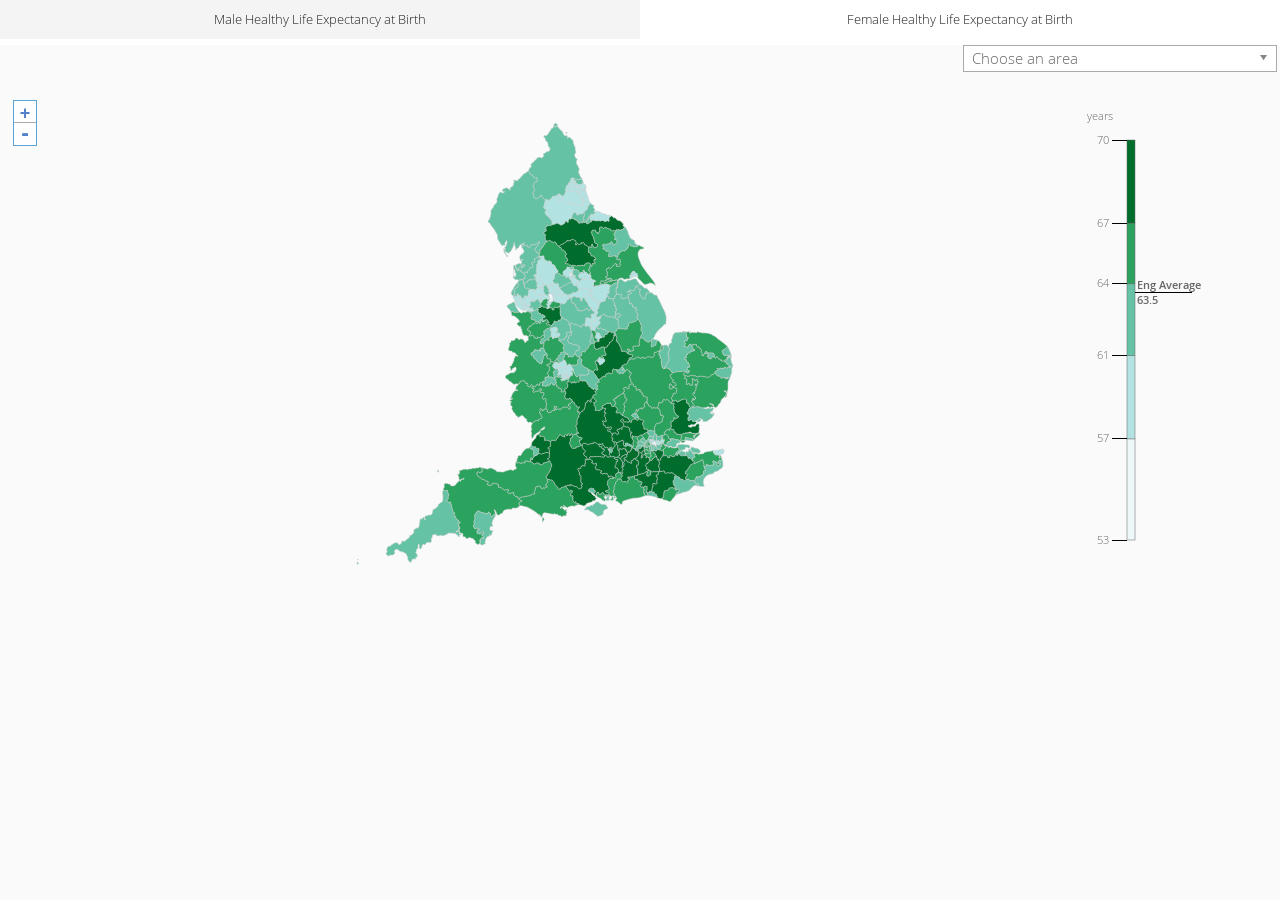
==== commit 53a95a17: "Updates to config" ====
--- a/index.html
+++ b/index.html
@@ -1,28 +1,22 @@
-
 <!DOCTYPE html>
 <html lang="en">
   <head>
     <meta charset="utf-8">
-    <title>Title of HTML</title>
+    <title>Page title</title>
     <meta name="viewport" content="width=device-width, initial-scale=1">
+    <link rel="stylesheet" href="css/styles.css" media="screen">
+    <link rel="stylesheet" href="css/style-chosen.css">
+
     
-    <!-- Generate preview image and details for FB -->
-    <meta property="og:title" content="Interesting title for sharing"/>
-    <meta property="og:type" content="?????"/>
-    <meta property="og:url" content="http://www.neighbourhood.statistics.gov.uk/HTMLDocs/dvc???/index.html"/>
-    <meta property="og:image" content="http://www.neighbourhood.statistics.gov.uk/HTMLDocs/dvc???/images/???.png"/>
-
-	<!-- Load styles sheet(s) -->
-    <link rel="stylesheet" href="css/styles.css" media="screen">
+    
+
     
     <style>
 		
 		body {
-			
+			font-family:open_sanslight, Arial, Helvetica, sans-serif;
 			color:#666;
 		}
-		
-		<!-- Should we be loading fonts from a CDN? -->
 		
 		@font-face {
 			font-family: 'open_sanslight';		
@@ -56,154 +50,829 @@
 		
 		}
 		
-		.page-header {
-			margin-top:5px;
-		}
-		
-		
-		.social {
-			padding-top:25px;
-			padding-left:5px;
-			float:right;
-			opacity:0.5;
-			cursor:pointer;
-		}
-		
-		.social:hover {
-			opacity:1;
-				
-		}
-		
-		
-		.social {
-			
-		}
-		
-		#embedrow {
-			padding-bottom:10px;
-		}
-		
-		
-		#close {
-			float:right;
-			padding-bottom:3px;	
-		}
-		
-		#example-1 {
-			width:100%;	
-		}
-		
+		.foot {
+			font-size:12px;
+		}
+		
+		.geogg {
+			
+			stroke:#ccc;
+			stroke-width:0.5px;
+			
+		
+		}
+		
+		#map {
+			/*width:500px;*/
+			margin:0px auto;	
+		}
+		
+		#key path {
+		  display: none;
+		  
+		}
+		
+		#key line {
+		  stroke: #000;
+		  shape-rendering: crispEdges;
+		}
+		
+		#key g {
+			font-size:11px;
+			fill:#666;
+		}
+		
+		#key rect {
+			stroke:#666;
+			stroke-width:0.5px;
+			z-index:+1;
+		}
+		
+		#areaname {
+			text-align:center;
+			height:55px;
+		}
+		
+		@media (min-width: 768px) {
+		#areanm
+		{	
+			
+			font-size:20px;
+			color:#666;
+			min-width:1%;
+			font-family:open_sanssemibold, Arial, Helvetica, sans-serif;
+			text-align:center;
+			
+		}
+
+		#areainfo
+		{	
+			
+			font-size:22px;
+			color:#666;
+			font-family:open_sanssemibold, Arial, Helvetica, sans-serif;
+		}
+		
+		}
+		
+		@media (max-width: 767px) {
+		#areanm
+		{	
+			
+			font-size:16px;
+			color:#666;
+			font-family:open_sanssemibold, Arial, Helvetica, sans-serif;
+
+		}
+	
+		#areainfo
+		{	
+			
+			font-size:16px;
+			color:#666;
+			font-family:open_sanssemibold, Arial, Helvetica, sans-serif;
+
+		}
+
+		#areainfo span
+		{	
+			
+			font-size:12px;
+		}
+		
+
+		}
+
+		
+		#chosensel {
+			height:50px;	
+		}
+
+			@media (min-width: 768px) {
+		
+		#key {
+			width:140px;
+			height:500px;
+		}
+		
+
+		}
+		
+		@media (max-width: 767px) {
+	
+		#key {
+			width:100%;
+			height:60px;
+		}
+		}
+		
+		
+		/* Zoom CSS */
+
+		.zoom-control-zoom a, .zoom-control-layers-toggle {
+		background-position: 50% 50%;
+		background-repeat: no-repeat;
+		display: block;
+		}
+		.zoom-control-zoom a {
+		width: 22px;
+		height: 22px;
+		text-align: center;
+		text-decoration: none;
+		color: #5381ca;
+		}
+		
+		.zoom-control-zoom-in {
+		cursor:pointer;
+		font: bold 18px/24px Arial, Helvetica, sans-serif;
+		}
+		
+		.zoom-control-zoom-in:hover {
+			color: #fff;
+			background-color: #5381ca;	
+		}
+		.zoom-bar-part-top {
+		}
+		.zoom-bar-part {
+		background-color: rgba(255, 255, 255, 0.8);
+		border-bottom: 1px solid #aaa;
+		}
+		
+		.zoom-control-zoom-out {
+		cursor:pointer;
+		font: bold 23px/20px Tahoma, Verdana, sans-serif;
+		}
+		
+		.zoom-control-zoom-out:hover {
+			color: #fff;
+			background-color: #5381ca;	
+		}
+		.zoom-bar-part-bottom {
+		border-bottom: none;
+		}
+		
+		.zoom-container {
+		margin-left: 13px;
+		margin-top: 0px;
+		position: absolute;
+		left: 0px;
+		top: 0px;
+		}
+		
+		.zoom-bar {
+		
+		border: 1px solid #59a4da;
+		}
+		.zoom-popup-pane, .zoom-control {
+		cursor: auto;
+		}
+		.zoom-control {
+		float: left;
+		clear: both;
+		}
+		.zoom-control {
+		
+		z-index: 7;
+		pointer-events: auto;
+		}
+		
+		.average {
+			font-family:open_sanssemibold, Arial, Helvetica, sans-serif;	
+		}
 	
 	</style>
 
-    <script>
-
-<!-- Google analytics -->
-		  var _gaq = _gaq || [];
-		  _gaq.push(['_setAccount', 'UA-37894017-1']);
-		  _gaq.push(['_trackPageview']);
-		
-		
-		  (function() {
-			var ga = document.createElement('script'); ga.type = 'text/javascript'; ga.async = true;
-			ga.src = ('https:' == document.location.protocol ? 'https://ssl' : 'http://www') + '.google-analytics.com/ga.js';
-			var s = document.getElementsByTagName('script')[0]; s.parentNode.insertBefore(ga, s);
-		  })();
-
-    </script>
+
   </head>
-  <body>
-      <div class="container">
-          <div class="page-header">
-                <div class="row">
-                      <div class="col-sm-10 col-xs-11">
-                            <h1>Engaging title</h1>
-                            <p class="lead">Longer explanation sub-title</p>
-                      </div>
-                      <div class="col-sm-2 col-xs-1" id="social">
-                            <img class="social" id="twitter" src="images/twitter.svg"/>
-                            <img class="social" id="face" src="images/facebook.svg"/>
-                            <img class="social" id="embed" src="images/embed.svg"/>
-                      </div>
-                </div>
+  <body id="childt">
+
+      
+   <div class="container-fluid">
+   <div id="graphic">Loading graphic...</div>
+   <div class="row" id="navigation">
+   
+          <div class="col-sm-12 hidden-xs" id="pills">
           </div>
-
-   	<div class="row hide" id="embedrow">
-  		 <div class="col-sm-offset-6 col-sm-6 col-xs-12">
-
-            <div id="embedbox">
-                    <img id="close" src="images/cross.svg"/>
-                    <label class="control-label" for="inputType"></label>
-                    <input type="text" class="form-control" id="inputType" >
-            </div>  
-        
-	     </div> 
-    </div>     
+          
+          <div class="col-xs-12 visible-xs">
+              <div class="btn-group btn-group col-xs-12" role="group" id="menu">
+                
+                  <button id="varsel" class="btn btn-primary dropdown-toggle btn-block" type="button" id="dropdownMenu1" data-toggle="dropdown" aria-expanded="true">Dropdown<span class="caret"></span>
+                  </button>      
+              </div>
+          </div>
+
+          
+          
+         <!-- <div class="col-sm-3" id="selectarea">
+          		<div id="chosensel"></div>-->
+         
+            
+   </div>
+  
+    <div class="row" id="areadrop">
+          <div class="col-sm-9 col-xs-12" id="areaname">
+                <div id="areanm"></div>
+                <div id="areainfo"></div>
+          </div>
+      <div class="col-sm-3 col-xs-12" id="chosensel">
+      </div>
+	</div>
+
+
+   
+   <div class="row">
+          <div id="mapPane" class="col-sm-10 col-xs-12">
+          	<div id="map">
+            </div>
+          </div>
+          <div class="col-sm-2 col-xs-12">
+          	<div id="key"></div>
+          </div>
+	</div><!-- end row --> 
     
-   <!-- Embed PYM iframe -->
-   <div class="row">
-           
-          <div class="col-sm-12 col-xs-12"> 
-              <div id="example-1"></div>
-              
-		</div>
-	</div><!-- end row --> 
-                
-                    
-     </div> <!--end container-->
-	
-	<!-- Should we be loading from CDNs? - Should we have a central folder holding these libraries? What about during development?
-    Should we be using something like requireJS to manage the loading of these frameworks? -->
     
-    <script src="js/jquery-1.11.1.min.js"></script>
+     </div> <!--end container -->
+
+<!-- Constant libraries / frameworks -->
+    <script src="js/jquery.js"></script>
+    <script src="js/chosen.jquery.js"></script>
     <script src="js/bootstrap.min.js"></script>
  	<script src="js/modernizr.custom.56904.js"></script>
     <script src="js/d3.v3.min.js" charset="utf-8"></script>
+    <script src="js/queue.js" charset="utf-8"></script>
+    <script src="js/ss.js"></script>
+    <script src="js/topojson.js"></script>
     <script src="js/pym.js" charset="utf-8"></script>
+
+	<script>
+	
+	
+	pymChild = new pym.Child();
+
+	if(Modernizr.inlinesvg) {
+	$(document).ready(function(){
+	d3.select("#graphic").remove();
+	
+    width = $("#map").width();
+	
+	height = 500;
+	
+	dvc = {};
+	dvc.scale = 1;
+	dvc.translate = [0,0];
+	center = [width / 2, height / 2];
+	
+	zoom = d3.behavior.zoom()
+		.scaleExtent([0.5, 12])
+		.on("zoom", zoomed);
+	// Load your topojson file & CSV file
+	
+		
+	queue()
+		.defer(d3.json, "assets/geog.json")
+		.defer(d3.json, "assets/config.json")
+		.defer(d3.csv, "assets/data.csv")
+		.await(ready);
+		
+	});
+		
+	function ready(error, geog, config, data) {
+		
+		geog2 = geog;
+		data2 = data;
+		config2 = config;
+		
+		dvc.curr = config.ons.varload;
+		
+		var IE = (!! window.ActiveXObject && +(/msie\s(\d+)/i.exec(navigator.userAgent)[1])) || NaN;
+		if (IE != 9) {
+			zoomcontrols();
+		}
+		//if more than one variable build some navigation
+		if(config.ons.varlabel.length > 1){navigation(config2,data2);}
+	
+		makeMap(geog2,data2,config2);
+		
+		
+		$(window).resize(function(){
+				d3.select("#map").select("svg").remove();
+				makeMap(geog2,data2,config2)
+		});
+		
+	};
+	
+	
+	
+	function makeMap (geog, data, config){
+		
+	width = $("#map").width();
+	
+	// You can choose from a load of different projection types 
+	// Have a look here for options - https://github.com/mbostock/d3/wiki/Geo-Projections
+
+	var projection = d3.geo.albers()
+		.center([0.6, 53.8])
+		.rotate([3.2, 1])
+		.parallels([50, 60])
+		.scale(4300)
+		.translate([width / 2, height / 2]);
+
+	// Set up a scaling variable effectively tells D3 how to interpret your lat - long coordinates into pixel positions.	
+		
+	var path = d3.geo.path()
+		.projection(projection);
+	
+	//Create a flat array of all the values of earnings / filter out any non-numbers / sort in ascending order ready to pass to jenks algorithm 
+		
+	var values =  data.map(function(d) { return +eval("d." + dvc.curr); }).filter(function(d) {return !isNaN(d)}).sort(d3.ascending);
+	
+	// Generate some breaks based on the Jenks algorithm - http://en.wikipedia.org/wiki/Jenks_natural_breaks_optimization
+	
+	breaks = ss.jenks(values, 5);
+
+// Set up a colour scaling variable
+// This time using the jenks breaks we've defined		
+	color = d3.scale.threshold()
+		.domain(breaks.slice(1,5))
+		.range(['rgb(237,248,251)','rgb(178,226,226)','rgb(102,194,164)','rgb(44,162,95)','rgb(0,109,44)']);
+
+
+	d3.select("#map").select("svg").remove();
+	d3.select("#key").select("svg").remove();
+	
+	createKey(config);
+
+
+// Create an object to give yourself a pair of values for the parlicon code and data value
+
+	rateById = {};
+	data.forEach(function(d) { rateById[d.AREACD] = +eval("d." + dvc.curr); });
+
+
+//Let's create an SVG element and give it a height and width
+
+	var svg = d3.select("#map").selectAll("svg")
+		.data([data])
+		.enter()
+		.append("svg")
+		.attr("width", width)
+		.attr("height", height)
+		.attr("viewbox","0 0 " + width + " " + height);	
+
+// Use the normal d3 pattern - select all path elements (even though they haven't yet been created)
+// Then append a path element for every bit of data you've just binded.
+	
+	g = svg.append("g");
+	
+	zoomed();
+
+		  g.attr("class", "geogg")
+		  .selectAll("path")
+		  .data(topojson.feature(geog, geog.objects.geog).features)
+		  .enter()
+		  .append("path")
+		  .attr("id",function(d){return "reg" + d.properties.AREACD})
+		  .attr("data-nm", function(d){return d.properties.AREANM})
+		  .attr("data-dt", function(d) {return rateById[d.properties.AREACD];})
+		  .attr("d", path)
+		  .style("fill", function(d) {if (typeof(color(rateById[d.properties.AREACD])) != "undefined") { return color(rateById[d.properties.AREACD]); }else {return "#e0e0e0"}})
+		  .on("mouseout",unhighlight)
+		  .on("mouseover",function(d){highlight(d.properties.AREACD)});
+
+
+	svg.call(zoom)
+		.call(zoom.event);
+	
+	if (pymChild) {
+        pymChild.sendHeight();
+  	}
+	
+	}
+	
+	function zoomed() {
+		
+	  dvc.scale = zoom.scale();
+			
+	  g.style("stroke-width",(0.5/zoom.scale()))
+	  	.attr("transform", "translate(" + zoom.translate() + ")scale(" + zoom.scale() + ")");
+	}
+	
+	function zoomcontrols(){
+	
+		zoomcontrols = d3.select("#mapPane").append('div').attr("class","zoom-container zoom-control-zoom zoom-bar zoom-control");
+		
+		zoomcontrols.append("a").attr("id","zoom_in").attr("class","zoom-control-zoom-in zoom-bar-part zoom-bar-part-top").attr("title","Zoom in").text("+")
+		zoomcontrols.append("a").attr("id","zoom_out").attr("class","zoom-control-zoom-out zoom-bar-part zoom-bar-part-bottom").attr("title","Zoom out").text("-")
+		
+	var intervalID;
+
+	d3.selectAll('.zoom-bar-part').on('mousedown', function(){
+		d3.event.preventDefault();
+		var factor = (this.id === 'zoom_in') ? 1.1 : 1/1.1;
+		intervalID = setInterval(zoom_by, 40, factor);
+	}).on('mouseup', function(){
+		d3.event.preventDefault();
+		clearInterval(intervalID);
+		intervalID = undefined;
+	})
+
+	}
+
+
+function zoom_by(factor){
+    var scale = zoom.scale(),
+        extent = zoom.scaleExtent(),
+        translate = zoom.translate(),
+        x = translate[0], y = translate[1],
+        target_scale = scale * factor;
+
+    // If we're already at an extent, done
+    if (target_scale === extent[0] || target_scale === extent[1]) { return false; }
+    // If the factor is too much, scale it down to reach the extent exactly
+    var clamped_target_scale = Math.max(extent[0], Math.min(extent[1], target_scale));
+    if (clamped_target_scale != target_scale){
+        target_scale = clamped_target_scale;
+        factor = target_scale / scale;
+    }
+
+    // Center each vector, stretch, then put back
+    x = (x - center[0]) * factor + center[0];
+    y = (y - center[1]) * factor + center[1];
+
+	dvc.scale = zoom.scale();
+	dvc.translate = zoom.translate();
+	
+    // Enact the zoom immediately
+    zoom.scale(target_scale)
+        .translate([x,y]);
+	
+	zoomed();
+   
+}
+
+	function updateMap(geog, data, config){
+		
+		var values =  data.map(function(d) { return +eval("d." + dvc.curr); }).filter(function(d) {return !isNaN(d)}).sort(d3.ascending);
+	
+		// Generate some breaks based on the Jenks algorithm - http://en.wikipedia.org/wiki/Jenks_natural_breaks_optimization
+		
+		breaks = ss.jenks(values, 5);
+
+		// Set up a colour scaling variable
+		// This time using the jenks breaks we've defined		
+		color = d3.scale.threshold()
+			.domain(breaks.slice(1,5))
+			.range(['rgb(237,248,251)','rgb(178,226,226)','rgb(102,194,164)','rgb(44,162,95)','rgb(0,109,44)']);
+		
+	
+		d3.select("#key").select("svg").remove();
+		
+		createKey(config);
+	
+	
+		// Create an object to give yourself a pair of values for the parlicon code and data value
+	
+		rateById = {};
+		data.forEach(function(d) { rateById[d.AREACD] = +eval("d." + dvc.curr); });
+
+		
+		unhighlight();
+		
+		d3.select(".geogg").selectAll("path")
+		 .transition()
+		 .duration(1500)
+	     .style("fill", function(d) {if (typeof(color(rateById[d.properties.AREACD])) != "undefined") { return color(rateById[d.properties.AREACD]); }else {return "#e0e0e0"}});
+		 
+		 if(typeof myId == 'string'){
+		 highlight(myId);
+		 }
+	
+	}	
+	
+	function highlight(area) {
+					
+		svg = d3.select('.geogg');
+		
+		var reg=document.getElementById("reg" + area);
+					
+		/* Display name of area*/
+		var name = d3.select("#reg" + area).attr("data-nm");
+		
+		d3.select("#areanm").text(name);
+		d3.select("#areainfo").html(function(d,i){if (!isNaN(rateById[area]))  {return dvc.prefix + rateById[area] + "<span>" + dvc.unittext + "</span>"} else {return "Data unavailable"}});
+
+	
+	/* Let's create another polygon based on the path information of the polygon we've just hovered over */
+		
+		svg.append("path")
+			.attr("d", d3.select(reg).attr("d"))
+			.attr("id","selected")
+			.attr("class", "arcSelection")
+			.attr("pointer-events", "none")
+			.style("fill", "none")
+			.style("stroke", "orange")
+			.style("stroke-width", 2/dvc.scale);
+			
+		//d3.select("#areaname").html(d3.select(reg).attr("data-nm") + ":<br> " + d3.select(reg).attr("data-dt"));
+			
+	}	
+	
+	/* Remove the current selected polygon */
+	function unhighlight() {
+		d3.select('#selected').remove();
+		d3.select("#areanm").html("");
+		d3.select("#areainfo").html("");
+
+	}	
+	
+	function createKey(config){
+
+		var svgkey = d3.select("#key")
+			.append("svg")
+			.attr("id", "key")
+		    .attr("height", 500)
+		    .attr("width", 140);
+		
+		newbreaks = breaks;
+	
+		var color = d3.scale.threshold()
+		   .domain(newbreaks)
+		   .range(['rgb(237,248,251)','rgb(178,226,226)','rgb(102,194,164)','rgb(44,162,95)','rgb(0,109,44)']);
+
+		y = d3.scale.linear()
+		    .domain([newbreaks[0], breaks[5]]) /*range for data*/
+		    .range([400, 0]); /*range for pixels*/
+
+		keywidth = $("#key").width();	
+		
+		x = d3.scale.linear()
+		    .domain([newbreaks[0], breaks[5]]) /*range for data*/
+		    .range([0,keywidth-50]); /*range for pixels*/
+
+		var xAxis = d3.svg.axis()
+		    .scale(x)
+		    .orient("bottom")
+    		.tickSize(15)
+		    .tickValues(color.domain())
+			.tickFormat(d3.format(".2s"));
+
+		
+		var yAxis = d3.svg.axis()
+		    .scale(y)
+		    .orient("left")
+    		.tickSize(15)
+		    .tickValues(color.domain())
+			.tickFormat(d3.format(".2s"));
+
+		var g = svgkey.append("g").attr("id","vert").attr("class","hidden-xs")
+			.attr("transform", "translate(60,40)");
+		
+		
+		g.selectAll("rect")
+			.data(color.range().map(function(d, i) {
+			  return {
+				y0: i ? y(color.domain()[i]) : y.range()[0],
+				y1: i < color.domain().length ? y(color.domain()[i+1]) : y.range()[1],
+				z: d
+			  };
+			}))
+			.enter().append("rect")
+			.attr("width", 8)
+			.attr("y", function(d) {return d.y1; })
+			.attr("height", function(d) {return d.y0 - d.y1; })
+			.style("fill", function(d) {return d.z; });
+		
+		g.call(yAxis).append("text");
+		
+		g.append("line")
+			.attr("x1","8")
+			.attr("x2","65")
+			.attr("y1",function(d,i){return y(config.ons.average[a])})
+			.attr("y2",function(d,i){return y(config.ons.average[a])})
+			.attr("stroke","blue")
+			.attr("stoke-width",1);	
+		
+		g.append("text")
+			.attr("x","10")
+			.attr("y",function(d,i){return y(config.ons.average[a]) - 4})
+			.attr("class","average")
+			.text(config.ons.averagelabel);
+			
+		g.append("text")
+			.attr("x","10")
+			.attr("y",function(d,i){return y(config.ons.average[a]) + 11})
+			.attr("class","average")
+			.text(config.ons.average[a]);		
+		
+		//add units
+		
+		g.append("text").attr("id","keyunit").text(dvc.unittext).attr("transform","translate(-40,-20)");
+		
+		
+		//horizontal key		
+			
+		var g2 = svgkey.append("g").attr("id","horiz").attr("class","visible-xs")
+			.attr("transform", "translate(25,20)");
+		
+		keyhor = d3.select("#horiz");
+		
+		g2.selectAll("rect")
+			.data(color.range().map(function(d, i) {
+			  return {
+				x0: i ? x(color.domain()[i]) : x.range()[0],
+				x1: i < color.domain().length ? x(color.domain()[i+1]) : x.range()[1],
+				z: d
+			  };
+			}))
+		  .enter().append("rect")
+			.attr("height", 8)
+			.attr("x", function(d) { return d.x0; })
+			.attr("width", function(d) { return d.x1 - d.x0; })
+			.style("fill", function(d) { return d.z; });
+
+			
+		keyhor.selectAll("rect")
+			.data(color.range().map(function(d, i) {
+			  return {
+				x0: i ? x(color.domain()[i]) : x.range()[0],
+				x1: i < color.domain().length ? x(color.domain()[i+1]) : x.range()[1],
+				z: d
+			  };
+			}))
+			.attr("x", function(d) { return d.x0; })
+			.attr("width", function(d) { return d.x1 - d.x0; })
+			.style("fill", function(d) { return d.z; });
+		
+		keyhor.call(xAxis).append("text")
+			.attr("id", "caption")
+			.attr("x", -63)
+			.attr("y", -20)
+			.text("");
+
+		keyhor.append("rect")
+			.attr("id","keybar")
+			.attr("width",8)
+			.attr("height",0)
+			.attr("transform","translate(15,0)")
+			.style("fill", "#ccc")
+			.attr("x",x(0));	
+			
+			
+
+		d3.select("#horiz").selectAll("text").attr("transform",function(d,i){if(i % 2){return "translate(0,10)"}});			
+		
+		g2.append("text").attr("id","keyunit").text(dvc.unittext).attr("transform","translate(0,-10)");
+//		d3.select("#horiz").selectAll(".tick").selectAll("text").attr("transform",function(d,i){if(i % 2){return "translate(0,10)"}});
+		
+			
+		}
+		
+		
+		
+		function navigation(data, datacsv){
+			
+			$("#navigation").show();
+
+		//Build pills
+		
+			dvc.varname = data.ons.varname;
+			dvc.varunit = data.ons.varunit;
+			
+			a = dvc.varname.indexOf(dvc.curr);
+			dvc.unittext = dvc.varunit[a];
+			dvc.label = data.ons.varlabel[a];
+			dvc.prefix = data.ons.varprefix[a];
+	
+			var pills = d3.select("#pills")
+					.append("ul")
+					.attr("class","nav navbar nav-pills navbar-inverse nav-justified")
+					
+		
+			pills.selectAll("li")
+				.data(data.ons.varlabel)
+				.enter()
+				.append("li")
+				.attr("id", function(d,i){return data.ons.varname[i]})
+				.append("a")
+				.attr("href","#")
+				.attr("data-nm", function(d,i){return data.ons.varname[i]})
+				.attr("data-toggle","pill")
+				.text(function(d,i){return d;})
+				.on("click", function(d,i){
+					dvc.curr = d3.select(this).attr("data-nm");
+					a = dvc.varname.indexOf(dvc.curr);
+					updateMap(geog2,data2,config2);
+					//updateHash(dvc.curr);
+					dvc.unittext = dvc.varunit[a];
+					dvc.label = data.ons.varlabel[a];
+					d3.select("#keyunit").text(dvc.unittext);
+				});
+				
+		
+			d3.select("#" + dvc.curr).attr("class","active");
+			
+			 var highest = null;
+
+			   $(".nav-pills a").each(function(){  //find the height of your highest link
+				   var h = $(this).height();
+				   if(h > highest){
+					  highest = $(this).height();  
+				   }    
+				});
+			
+			   $(".nav-pills a").height(highest);  //set all your links to that height.
+			
+			d3.select("#varsel").html(dvc.label + " <span class='caret'></span>");
+					
+			dropnext = d3.select("#menu").append("ul")
+					.attr("class","dropdown-menu")
+					.attr("role","menu");
+					
+			dropnext.selectAll("li")
+					.data(data.ons.varlabel)
+					.enter()
+					.append("li")
+					.attr("id", function(d,i){return "drop" + data.ons.varname[i]})
+					.append("a")
+					.attr("href","#")
+					.attr("data-nm", function(d,i){return data.ons.varname[i]})
+					.text(function(d,i){return d;})
+					.on("click", function(d,i){
+						dvc.curr = d3.select(this).attr("data-nm");
+						a = dvc.varname.indexOf(dvc.curr);
+						updateMap(geog2,data2,config2);
+						dvc.unittext = dvc.varunit[a];
+						d3.select("#varsel").html(data.ons.varlabel[i] + " <span class='caret'></span>");
+						dvc.label = data.ons.varlabel[a];
+						d3.select("#keyunit").text(dvc.unittext);
+						dropnext.selectAll("li").attr("class","")
+						d3.select("#drop" + dvc.curr).attr("class","active");
+					});
+			
+			d3.select("#drop" + dvc.curr).attr("class","active");
+			
+			var areacodes =  datacsv.map(function(d) { return d.AREACD; });
+			var areanames =  datacsv.map(function(d) { return d.AREANM; });
+			var menuarea = d3.zip(areanames,areacodes).sort(function(a, b){ return d3.ascending(a[0], b[0]); });
+			
+			// Build option menu for occupations
+			var optns = d3.select("#chosensel").append("div").attr("id","sel").append("select")
+				.attr("id","occselect")
+				.attr("style","width:98%")
+				.attr("class","chosen-select");
+			
+			
+			optns.append("option")
+				.attr("value","first")
+				.text("");
+			
+			optns.selectAll("p").data(menuarea).enter().append("option")
+				.attr("value", function(d){ return d[1]}) 
+				.text(function(d){ return d[0]});
+			
+			
+			$('#occselect').chosen({width: "98%", allow_single_deselect:true}).on('change',function(evt,params){
+		
+								if(typeof params != 'undefined') {
+									
+										
+										/* identify the data-nm attribute of the polygon you've hovered over */
+										myId=params.selected;
+										unhighlight();
+										highlight(myId);
+										
+										
+										d3.select(".geogg").selectAll("path").attr("pointer-events","none");
+
+								}
+								else {
+										// Remove any selections
+										myId=null;
+										unhighlight();
+										d3.select(".geogg").selectAll("path").attr("pointer-events","all");
+										
+								}
+								
+			});
+
+				
+	}
+	} else {
+		d3.select("#graphic").html("Sorry your browser does not support this interactive graphic");
+		d3.select("#graphic")
+			.append("img")
+			.attr("src","./images/altlife.png")
+			.attr("width","100%")
+			.attr("height","100%");
+		
+		pymChild.sendHeight();
+	}
+	
+    </script>
     
-	
-	<!-- Code to set up social / sharing links & add pym-->
-    
-    
-    <script>
-	$(document).ready(function () {
-		
-		var childURL = "content.html";
-		
-		var firstbit = window.location.href.split("index.html")[0];
-	
-		d3.select("#twitter").on("click",tweet);
-		d3.select("#face").on("click",faceb);
-		d3.select("#embed").on("click",embed);
-		d3.select("#close").on("click",embedclose);
-		d3.select("#inputType").attr("value",'<iframe width=940 height=700 src="' + firstbit + childURL + '" scrolling=no frameborder=0/>');
-		
-		//add pym chart
-		var pymParent = new pym.Parent('example-1', childURL);
-
-		
-		function faceb() {
-				var face = 'http://www.facebook.com/share.php?u=' + window.location.href;
-				window.open(face);
-		}
-		
-		function tweet() {
-				var myString="http://twitter.com/home?status="+escape("Twitter message"+ window.location.href);
-				window.open(myString);
-		}
-		
-		function embed() {
-				d3.select("#embedrow").attr("class","row show");
-		}
-		
-		function embedclose() {
-				d3.select("#embedrow").attr("class","row hide");
-		}
-		
-	
-	});
-	
-    
-    </script>
+
+
+
   </body>
 </html>
--- a/css/styles.css
+++ b/css/styles.css
@@ -1214,7 +1214,7 @@
 }
 .page-header {
   padding-bottom: 9.5px;
-  margin: 42px 0 0px;
+  margin: 0px 0 0px;
   border-bottom: 1px solid #dddddd;
 }
 ul,
@@ -1388,19 +1388,37 @@
   overflow-y: scroll;
 }
 
-#childt > .container-fluid {
+#childt > .container {
 	  margin-right: 0 !important;
 	  margin-left: 0 !important;
-	  padding-left: 0px !important;
-	  padding-right: 0px !important;
+	  padding-left: 15px !important;
+	  padding-right: 15px !important;
 }
 
-
-	#childt > .container-fluid {
+@media (max-width: 749px) {
+	#childt > .container {
 	     width: 10px;
        	 min-width: 100%;
 	}
+}
+	
+@media (min-width: 750px) {
+	#childt > .container {
+		width:750px !important; 
+	}
+}
 
+@media (min-width: 920px) {
+	#childt > .container {
+		width:920px !important;
+	}
+}
+
+@media (min-width: 1170px) {
+	#childt > .container {
+		width: 1170px !important;
+	}
+}
 
 
 .container {
@@ -1427,18 +1445,18 @@
 .container-fluid {
   margin-right: auto;
   margin-left: auto;
-  padding-left: 15px;
-  padding-right: 15px;
+/*  padding-left: 15px;
+  padding-right: 15px;*/
 }
 .row {
-  margin-left: -15px;
-  margin-right: -15px;
+/*  margin-left: -15px;*/
+/*  margin-right: -15px;*/
 }
 .col-xs-1, .col-sm-1, .col-md-1, .col-lg-1, .col-xs-2, .col-sm-2, .col-md-2, .col-lg-2, .col-xs-3, .col-sm-3, .col-md-3, .col-lg-3, .col-xs-4, .col-sm-4, .col-md-4, .col-lg-4, .col-xs-5, .col-sm-5, .col-md-5, .col-lg-5, .col-xs-6, .col-sm-6, .col-md-6, .col-lg-6, .col-xs-7, .col-sm-7, .col-md-7, .col-lg-7, .col-xs-8, .col-sm-8, .col-md-8, .col-lg-8, .col-xs-9, .col-sm-9, .col-md-9, .col-lg-9, .col-xs-10, .col-sm-10, .col-md-10, .col-lg-10, .col-xs-11, .col-sm-11, .col-md-11, .col-lg-11, .col-xs-12, .col-sm-12, .col-md-12, .col-lg-12 {
   position: relative;
   min-height: 1px;
-  padding-left: 15px;
-  padding-right: 15px;
+  /*padding-left: 15px;*/
+  /*padding-right: 15px;*/
 }
 .col-xs-1, .col-xs-2, .col-xs-3, .col-xs-4, .col-xs-5, .col-xs-6, .col-xs-7, .col-xs-8, .col-xs-9, .col-xs-10, .col-xs-11, .col-xs-12 {
   float: left;
@@ -2823,18 +2841,18 @@
   background-color: #333333;
 }
 .btn-primary {
-  color: #ffffff;
-  background-color: #008cba;
-  border-color: #0079a1;
+  color: /*#ffffff;*/ #222222;
+  background-color: /*#008cba;*/ #f4f4f4;
+  border-color: /*#0079a1;*/ #f4f4f4;
 }
 .btn-primary:hover,
 .btn-primary:focus,
 .btn-primary:active,
 .btn-primary.active,
 .open > .dropdown-toggle.btn-primary {
-  color: #ffffff;
-  background-color: #006687;
-  border-color: #004b63;
+  color: /*#ffffff;*/ #222222;
+  background-color:/* #006687;*/ #e1e1e1;
+  border-color: /*#004b63;*/ #e2e2e2;
 }
 .btn-primary:active,
 .btn-primary.active,
@@ -3187,10 +3205,10 @@
 .dropdown-menu > .active > a,
 .dropdown-menu > .active > a:hover,
 .dropdown-menu > .active > a:focus {
-  color: #ffffff;
+  color: /*#ffffff*/ #222222;
   text-decoration: none;
   outline: 0;
-  background-color: #008cba;
+  background-color: /*#008cba;*/ #d6d6d6;
 }
 .dropdown-menu > .disabled > a,
 .dropdown-menu > .disabled > a:hover,
@@ -3711,8 +3729,10 @@
 .nav-pills > li.active > a,
 .nav-pills > li.active > a:hover,
 .nav-pills > li.active > a:focus {
-  color: #ffffff;
-  background-color: #008cba;
+/*  color: #ffffff;
+  background-color: #007196;*/
+  color: #222222;
+  background-color: #f4f4f4;
 }
 .nav-stacked > li {
   float: none;
@@ -3781,7 +3801,7 @@
 .navbar {
   position: relative;
   min-height: 45px;
-  margin-bottom: 21px;
+  margin-bottom: 0px;
   border: 1px solid transparent;
 }
 @media (min-width: 768px) {
@@ -3841,8 +3861,8 @@
 .container-fluid > .navbar-header,
 .container > .navbar-collapse,
 .container-fluid > .navbar-collapse {
-  margin-right: -15px;
-  margin-left: -15px;
+  /*margin-right: -15px;*/
+  /*margin-left: -15px;*/
 }
 @media (min-width: 768px) {
   .container > .navbar-header,
@@ -4200,8 +4220,10 @@
 /*-------------------------banner hack-----------------------------*/
 
 .navbar-inverse {
-  background-color: #000;
-  border-color: #006687;
+	/*background-color: #008cba;
+	border-color: #006687;*/
+	background-color: #FFFFFF;
+	border-color: #006687;
 }
 
 /*-------------------------banner hack-----------------------------*/
@@ -4220,13 +4242,29 @@
   color: #ffffff;
 }
 .navbar-inverse .navbar-nav > li > a {
-  color: #ffffff;
+  color: #999;
+  /*color: #ffffff;*/
+}
+
+.navbar-inverse > li > a {
+  /*color: #ffffff;*/
+  color: #222222;
 }
 .navbar-inverse .navbar-nav > li > a:hover,
 .navbar-inverse .navbar-nav > li > a:focus {
   color: #ffffff;
-  background-color: #006687;
-}
+  background-color: #b7b7b7;
+  /*color: #ffffff;
+  background-color: #006687;*/
+}
+.navbar-inverse > li > a:hover,
+.navbar-inverse > li > a:focus {
+  color: #222222;
+  background-color: #e1e1e1;
+  /*color: #ffffff;
+  background-color: #006687;*/
+}
+
 .navbar-inverse .navbar-nav > .active > a,
 .navbar-inverse .navbar-nav > .active > a:hover,
 .navbar-inverse .navbar-nav > .active > a:focus {
@@ -4427,7 +4465,7 @@
   display: inline;
 }
 .pager li > a,
-.pager li > span {
+.pager li p span {
   display: inline-block;
   padding: 5px 14px;
   background-color: transparent;
@@ -6361,15 +6399,19 @@
   background-color: #d3d3d3;
 }
 .btn-group .dropdown-toggle.btn-primary ~ .dropdown-menu {
-  background-color: #008cba;
-  border-color: #0079a1;
+  background-color: /*#008cba;*/ #f4f4f4;
+  border-color: /*#0079a1;*/ #e2e2e2;
 }
 .btn-group .dropdown-toggle.btn-primary ~ .dropdown-menu > li > a {
-  color: #ffffff;
+  color: /*#ffffff;*/ #222222;
+  border-bottom: 5px solid #f4f4f4;
 }
 .btn-group .dropdown-toggle.btn-primary ~ .dropdown-menu > li > a:hover {
-  background-color: #006d91;
-}
+  background-color: /*#006d91;*/ #e1e1e1;
+}
+
+
+
 .btn-group .dropdown-toggle.btn-success ~ .dropdown-menu {
   background-color: #43ac6a;
   border-color: #3c9a5f;
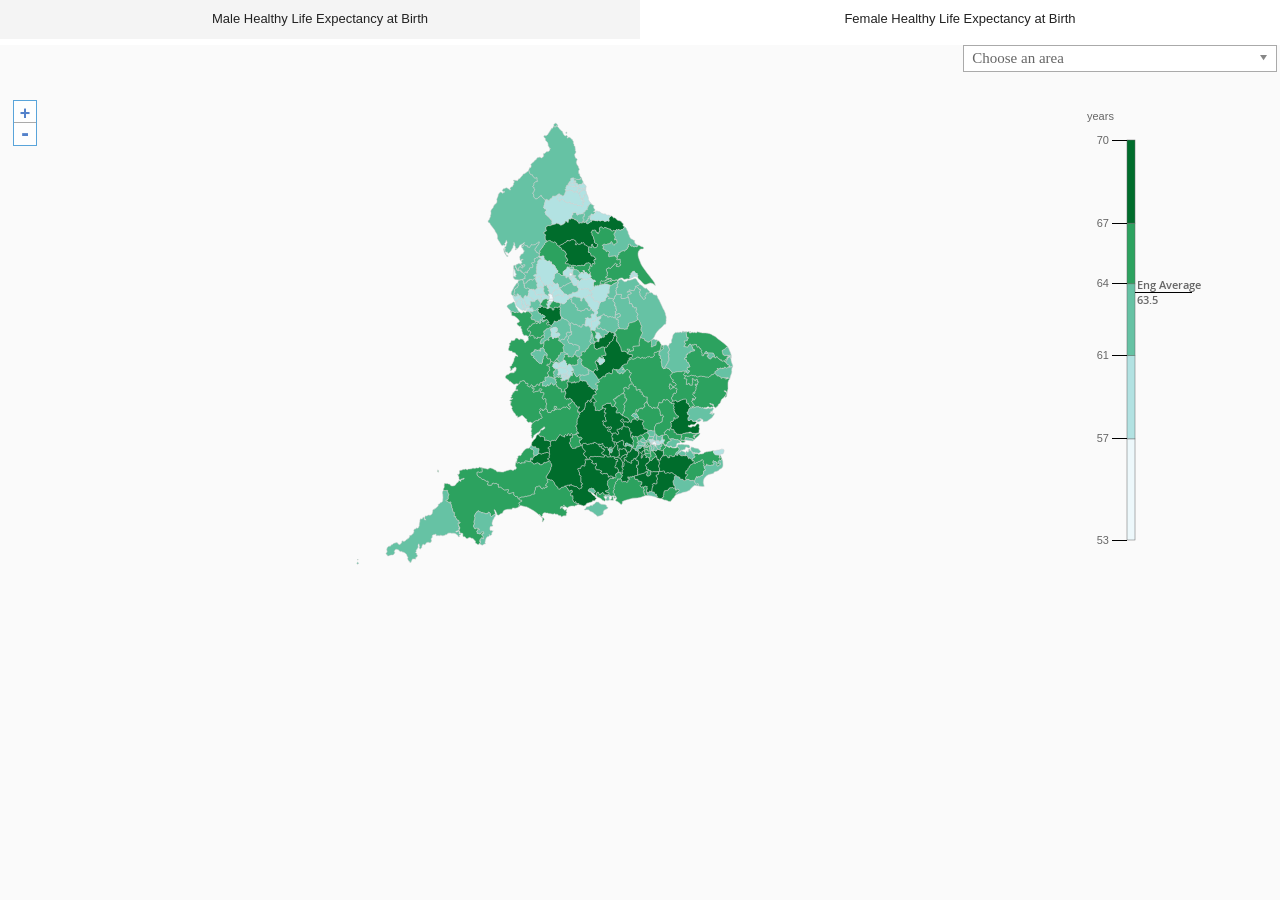
==== commit 79560c10: "Merge remote-tracking branch 'origin/master'" ====
--- a/index.html
+++ b/index.html
@@ -18,6 +18,11 @@
 			color:#666;
 		}
 		
+<<<<<<< HEAD
+=======
+		<!-- Should we be loading fonts from a CDN? -->
+		<!-- Zoe's test comment -->
+>>>>>>> origin/master
 		@font-face {
 			font-family: 'open_sanslight';		
 			src: url('assets/OpenSans-Light-webfont.woff') format('woff');
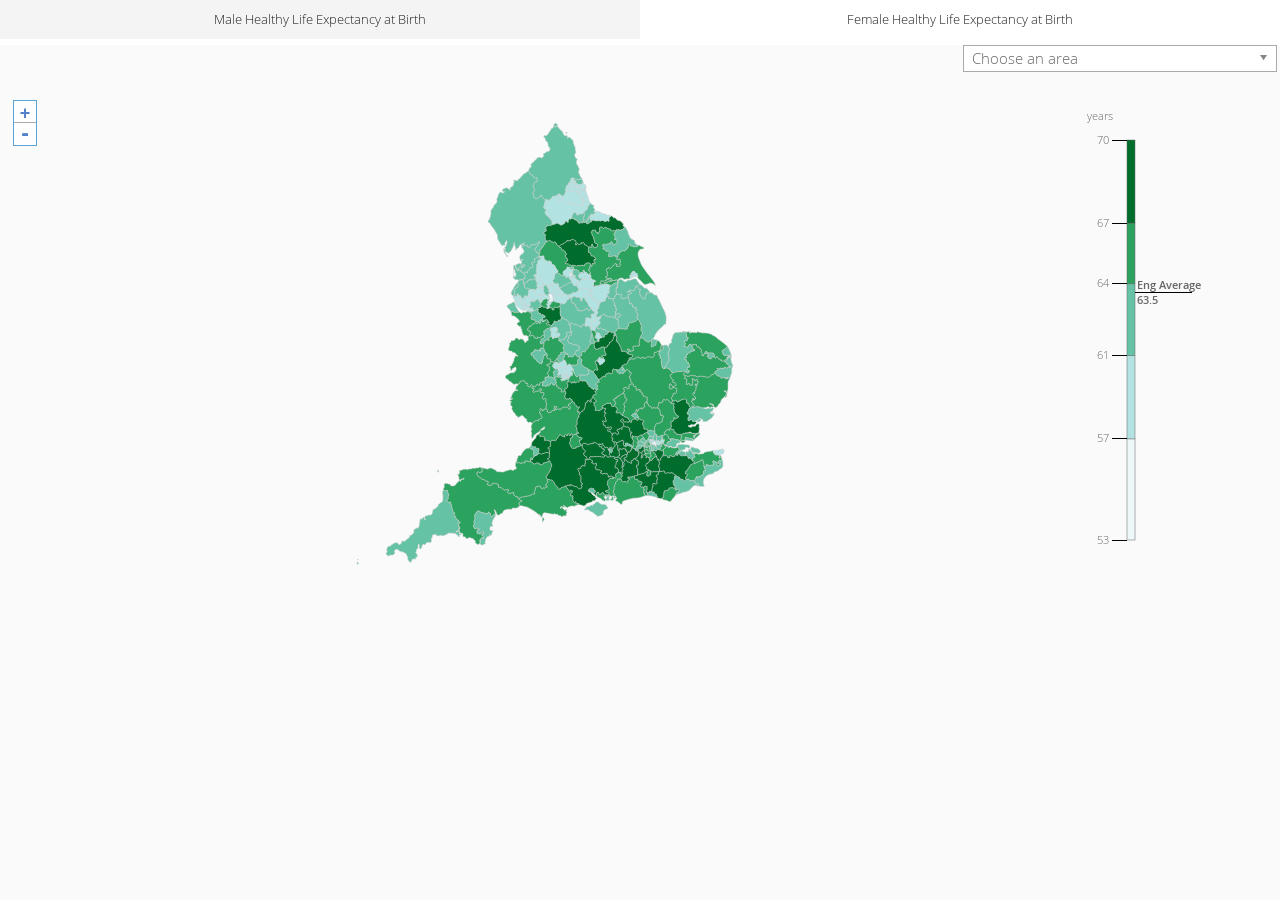
==== commit c09272f1: "changed comments" ====
--- a/index.html
+++ b/index.html
@@ -18,11 +18,6 @@
 			color:#666;
 		}
 		
-<<<<<<< HEAD
-=======
-		<!-- Should we be loading fonts from a CDN? -->
-		<!-- Zoe's test comment -->
->>>>>>> origin/master
 		@font-face {
 			font-family: 'open_sanslight';		
 			src: url('assets/OpenSans-Light-webfont.woff') format('woff');
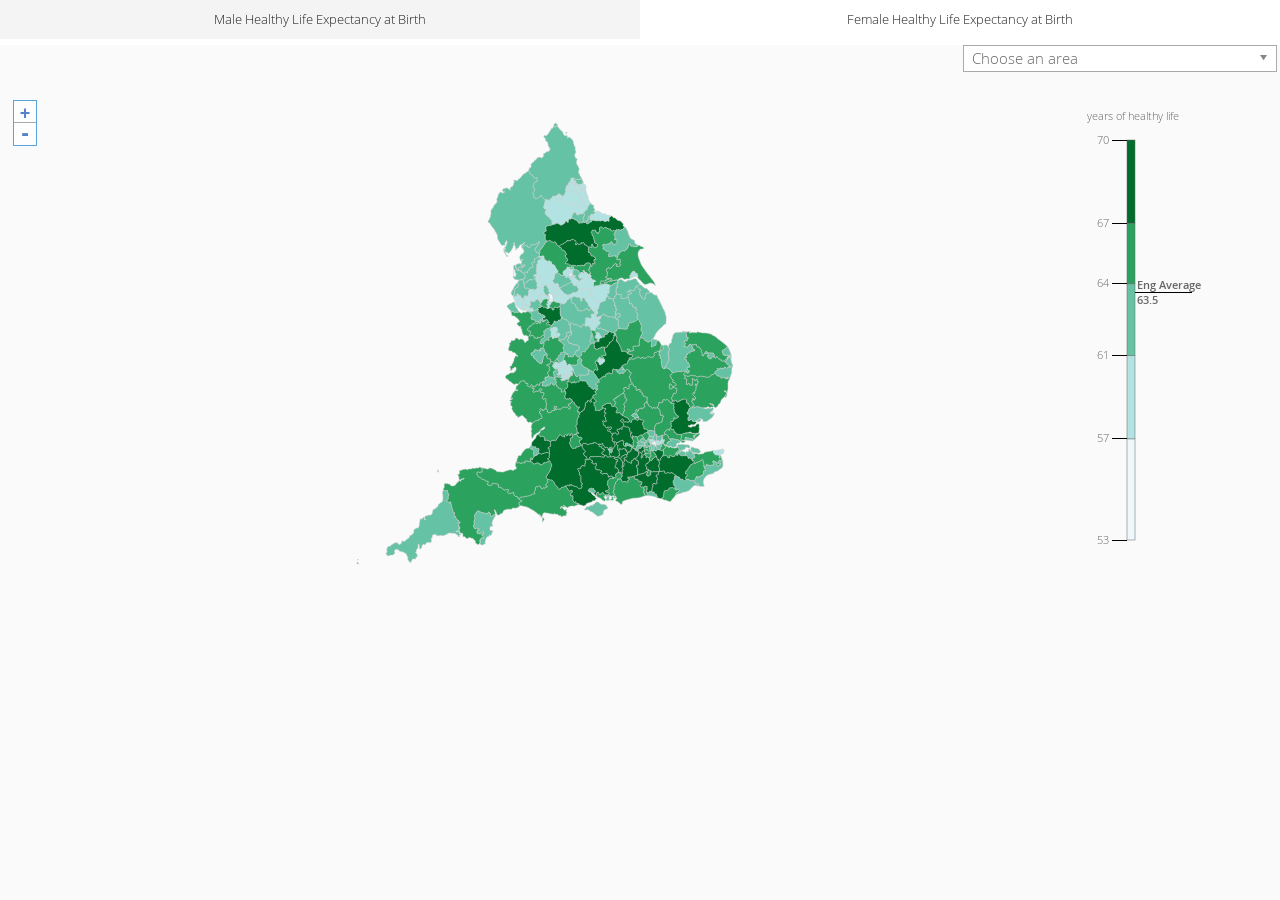
==== commit c2549ee4: "Put script into separate file" ====
--- a/index.html
+++ b/index.html
@@ -304,574 +304,7 @@
     <script src="js/ss.js"></script>
     <script src="js/topojson.js"></script>
     <script src="js/pym.js" charset="utf-8"></script>
-
-	<script>
-	
-	
-	pymChild = new pym.Child();
-
-	if(Modernizr.inlinesvg) {
-	$(document).ready(function(){
-	d3.select("#graphic").remove();
-	
-    width = $("#map").width();
-	
-	height = 500;
-	
-	dvc = {};
-	dvc.scale = 1;
-	dvc.translate = [0,0];
-	center = [width / 2, height / 2];
-	
-	zoom = d3.behavior.zoom()
-		.scaleExtent([0.5, 12])
-		.on("zoom", zoomed);
-	// Load your topojson file & CSV file
-	
-		
-	queue()
-		.defer(d3.json, "assets/geog.json")
-		.defer(d3.json, "assets/config.json")
-		.defer(d3.csv, "assets/data.csv")
-		.await(ready);
-		
-	});
-		
-	function ready(error, geog, config, data) {
-		
-		geog2 = geog;
-		data2 = data;
-		config2 = config;
-		
-		dvc.curr = config.ons.varload;
-		
-		var IE = (!! window.ActiveXObject && +(/msie\s(\d+)/i.exec(navigator.userAgent)[1])) || NaN;
-		if (IE != 9) {
-			zoomcontrols();
-		}
-		//if more than one variable build some navigation
-		if(config.ons.varlabel.length > 1){navigation(config2,data2);}
-	
-		makeMap(geog2,data2,config2);
-		
-		
-		$(window).resize(function(){
-				d3.select("#map").select("svg").remove();
-				makeMap(geog2,data2,config2)
-		});
-		
-	};
-	
-	
-	
-	function makeMap (geog, data, config){
-		
-	width = $("#map").width();
-	
-	// You can choose from a load of different projection types 
-	// Have a look here for options - https://github.com/mbostock/d3/wiki/Geo-Projections
-
-	var projection = d3.geo.albers()
-		.center([0.6, 53.8])
-		.rotate([3.2, 1])
-		.parallels([50, 60])
-		.scale(4300)
-		.translate([width / 2, height / 2]);
-
-	// Set up a scaling variable effectively tells D3 how to interpret your lat - long coordinates into pixel positions.	
-		
-	var path = d3.geo.path()
-		.projection(projection);
-	
-	//Create a flat array of all the values of earnings / filter out any non-numbers / sort in ascending order ready to pass to jenks algorithm 
-		
-	var values =  data.map(function(d) { return +eval("d." + dvc.curr); }).filter(function(d) {return !isNaN(d)}).sort(d3.ascending);
-	
-	// Generate some breaks based on the Jenks algorithm - http://en.wikipedia.org/wiki/Jenks_natural_breaks_optimization
-	
-	breaks = ss.jenks(values, 5);
-
-// Set up a colour scaling variable
-// This time using the jenks breaks we've defined		
-	color = d3.scale.threshold()
-		.domain(breaks.slice(1,5))
-		.range(['rgb(237,248,251)','rgb(178,226,226)','rgb(102,194,164)','rgb(44,162,95)','rgb(0,109,44)']);
-
-
-	d3.select("#map").select("svg").remove();
-	d3.select("#key").select("svg").remove();
-	
-	createKey(config);
-
-
-// Create an object to give yourself a pair of values for the parlicon code and data value
-
-	rateById = {};
-	data.forEach(function(d) { rateById[d.AREACD] = +eval("d." + dvc.curr); });
-
-
-//Let's create an SVG element and give it a height and width
-
-	var svg = d3.select("#map").selectAll("svg")
-		.data([data])
-		.enter()
-		.append("svg")
-		.attr("width", width)
-		.attr("height", height)
-		.attr("viewbox","0 0 " + width + " " + height);	
-
-// Use the normal d3 pattern - select all path elements (even though they haven't yet been created)
-// Then append a path element for every bit of data you've just binded.
-	
-	g = svg.append("g");
-	
-	zoomed();
-
-		  g.attr("class", "geogg")
-		  .selectAll("path")
-		  .data(topojson.feature(geog, geog.objects.geog).features)
-		  .enter()
-		  .append("path")
-		  .attr("id",function(d){return "reg" + d.properties.AREACD})
-		  .attr("data-nm", function(d){return d.properties.AREANM})
-		  .attr("data-dt", function(d) {return rateById[d.properties.AREACD];})
-		  .attr("d", path)
-		  .style("fill", function(d) {if (typeof(color(rateById[d.properties.AREACD])) != "undefined") { return color(rateById[d.properties.AREACD]); }else {return "#e0e0e0"}})
-		  .on("mouseout",unhighlight)
-		  .on("mouseover",function(d){highlight(d.properties.AREACD)});
-
-
-	svg.call(zoom)
-		.call(zoom.event);
-	
-	if (pymChild) {
-        pymChild.sendHeight();
-  	}
-	
-	}
-	
-	function zoomed() {
-		
-	  dvc.scale = zoom.scale();
-			
-	  g.style("stroke-width",(0.5/zoom.scale()))
-	  	.attr("transform", "translate(" + zoom.translate() + ")scale(" + zoom.scale() + ")");
-	}
-	
-	function zoomcontrols(){
-	
-		zoomcontrols = d3.select("#mapPane").append('div').attr("class","zoom-container zoom-control-zoom zoom-bar zoom-control");
-		
-		zoomcontrols.append("a").attr("id","zoom_in").attr("class","zoom-control-zoom-in zoom-bar-part zoom-bar-part-top").attr("title","Zoom in").text("+")
-		zoomcontrols.append("a").attr("id","zoom_out").attr("class","zoom-control-zoom-out zoom-bar-part zoom-bar-part-bottom").attr("title","Zoom out").text("-")
-		
-	var intervalID;
-
-	d3.selectAll('.zoom-bar-part').on('mousedown', function(){
-		d3.event.preventDefault();
-		var factor = (this.id === 'zoom_in') ? 1.1 : 1/1.1;
-		intervalID = setInterval(zoom_by, 40, factor);
-	}).on('mouseup', function(){
-		d3.event.preventDefault();
-		clearInterval(intervalID);
-		intervalID = undefined;
-	})
-
-	}
-
-
-function zoom_by(factor){
-    var scale = zoom.scale(),
-        extent = zoom.scaleExtent(),
-        translate = zoom.translate(),
-        x = translate[0], y = translate[1],
-        target_scale = scale * factor;
-
-    // If we're already at an extent, done
-    if (target_scale === extent[0] || target_scale === extent[1]) { return false; }
-    // If the factor is too much, scale it down to reach the extent exactly
-    var clamped_target_scale = Math.max(extent[0], Math.min(extent[1], target_scale));
-    if (clamped_target_scale != target_scale){
-        target_scale = clamped_target_scale;
-        factor = target_scale / scale;
-    }
-
-    // Center each vector, stretch, then put back
-    x = (x - center[0]) * factor + center[0];
-    y = (y - center[1]) * factor + center[1];
-
-	dvc.scale = zoom.scale();
-	dvc.translate = zoom.translate();
-	
-    // Enact the zoom immediately
-    zoom.scale(target_scale)
-        .translate([x,y]);
-	
-	zoomed();
-   
-}
-
-	function updateMap(geog, data, config){
-		
-		var values =  data.map(function(d) { return +eval("d." + dvc.curr); }).filter(function(d) {return !isNaN(d)}).sort(d3.ascending);
-	
-		// Generate some breaks based on the Jenks algorithm - http://en.wikipedia.org/wiki/Jenks_natural_breaks_optimization
-		
-		breaks = ss.jenks(values, 5);
-
-		// Set up a colour scaling variable
-		// This time using the jenks breaks we've defined		
-		color = d3.scale.threshold()
-			.domain(breaks.slice(1,5))
-			.range(['rgb(237,248,251)','rgb(178,226,226)','rgb(102,194,164)','rgb(44,162,95)','rgb(0,109,44)']);
-		
-	
-		d3.select("#key").select("svg").remove();
-		
-		createKey(config);
-	
-	
-		// Create an object to give yourself a pair of values for the parlicon code and data value
-	
-		rateById = {};
-		data.forEach(function(d) { rateById[d.AREACD] = +eval("d." + dvc.curr); });
-
-		
-		unhighlight();
-		
-		d3.select(".geogg").selectAll("path")
-		 .transition()
-		 .duration(1500)
-	     .style("fill", function(d) {if (typeof(color(rateById[d.properties.AREACD])) != "undefined") { return color(rateById[d.properties.AREACD]); }else {return "#e0e0e0"}});
-		 
-		 if(typeof myId == 'string'){
-		 highlight(myId);
-		 }
-	
-	}	
-	
-	function highlight(area) {
-					
-		svg = d3.select('.geogg');
-		
-		var reg=document.getElementById("reg" + area);
-					
-		/* Display name of area*/
-		var name = d3.select("#reg" + area).attr("data-nm");
-		
-		d3.select("#areanm").text(name);
-		d3.select("#areainfo").html(function(d,i){if (!isNaN(rateById[area]))  {return dvc.prefix + rateById[area] + "<span>" + dvc.unittext + "</span>"} else {return "Data unavailable"}});
-
-	
-	/* Let's create another polygon based on the path information of the polygon we've just hovered over */
-		
-		svg.append("path")
-			.attr("d", d3.select(reg).attr("d"))
-			.attr("id","selected")
-			.attr("class", "arcSelection")
-			.attr("pointer-events", "none")
-			.style("fill", "none")
-			.style("stroke", "orange")
-			.style("stroke-width", 2/dvc.scale);
-			
-		//d3.select("#areaname").html(d3.select(reg).attr("data-nm") + ":<br> " + d3.select(reg).attr("data-dt"));
-			
-	}	
-	
-	/* Remove the current selected polygon */
-	function unhighlight() {
-		d3.select('#selected').remove();
-		d3.select("#areanm").html("");
-		d3.select("#areainfo").html("");
-
-	}	
-	
-	function createKey(config){
-
-		var svgkey = d3.select("#key")
-			.append("svg")
-			.attr("id", "key")
-		    .attr("height", 500)
-		    .attr("width", 140);
-		
-		newbreaks = breaks;
-	
-		var color = d3.scale.threshold()
-		   .domain(newbreaks)
-		   .range(['rgb(237,248,251)','rgb(178,226,226)','rgb(102,194,164)','rgb(44,162,95)','rgb(0,109,44)']);
-
-		y = d3.scale.linear()
-		    .domain([newbreaks[0], breaks[5]]) /*range for data*/
-		    .range([400, 0]); /*range for pixels*/
-
-		keywidth = $("#key").width();	
-		
-		x = d3.scale.linear()
-		    .domain([newbreaks[0], breaks[5]]) /*range for data*/
-		    .range([0,keywidth-50]); /*range for pixels*/
-
-		var xAxis = d3.svg.axis()
-		    .scale(x)
-		    .orient("bottom")
-    		.tickSize(15)
-		    .tickValues(color.domain())
-			.tickFormat(d3.format(".2s"));
-
-		
-		var yAxis = d3.svg.axis()
-		    .scale(y)
-		    .orient("left")
-    		.tickSize(15)
-		    .tickValues(color.domain())
-			.tickFormat(d3.format(".2s"));
-
-		var g = svgkey.append("g").attr("id","vert").attr("class","hidden-xs")
-			.attr("transform", "translate(60,40)");
-		
-		
-		g.selectAll("rect")
-			.data(color.range().map(function(d, i) {
-			  return {
-				y0: i ? y(color.domain()[i]) : y.range()[0],
-				y1: i < color.domain().length ? y(color.domain()[i+1]) : y.range()[1],
-				z: d
-			  };
-			}))
-			.enter().append("rect")
-			.attr("width", 8)
-			.attr("y", function(d) {return d.y1; })
-			.attr("height", function(d) {return d.y0 - d.y1; })
-			.style("fill", function(d) {return d.z; });
-		
-		g.call(yAxis).append("text");
-		
-		g.append("line")
-			.attr("x1","8")
-			.attr("x2","65")
-			.attr("y1",function(d,i){return y(config.ons.average[a])})
-			.attr("y2",function(d,i){return y(config.ons.average[a])})
-			.attr("stroke","blue")
-			.attr("stoke-width",1);	
-		
-		g.append("text")
-			.attr("x","10")
-			.attr("y",function(d,i){return y(config.ons.average[a]) - 4})
-			.attr("class","average")
-			.text(config.ons.averagelabel);
-			
-		g.append("text")
-			.attr("x","10")
-			.attr("y",function(d,i){return y(config.ons.average[a]) + 11})
-			.attr("class","average")
-			.text(config.ons.average[a]);		
-		
-		//add units
-		
-		g.append("text").attr("id","keyunit").text(dvc.unittext).attr("transform","translate(-40,-20)");
-		
-		
-		//horizontal key		
-			
-		var g2 = svgkey.append("g").attr("id","horiz").attr("class","visible-xs")
-			.attr("transform", "translate(25,20)");
-		
-		keyhor = d3.select("#horiz");
-		
-		g2.selectAll("rect")
-			.data(color.range().map(function(d, i) {
-			  return {
-				x0: i ? x(color.domain()[i]) : x.range()[0],
-				x1: i < color.domain().length ? x(color.domain()[i+1]) : x.range()[1],
-				z: d
-			  };
-			}))
-		  .enter().append("rect")
-			.attr("height", 8)
-			.attr("x", function(d) { return d.x0; })
-			.attr("width", function(d) { return d.x1 - d.x0; })
-			.style("fill", function(d) { return d.z; });
-
-			
-		keyhor.selectAll("rect")
-			.data(color.range().map(function(d, i) {
-			  return {
-				x0: i ? x(color.domain()[i]) : x.range()[0],
-				x1: i < color.domain().length ? x(color.domain()[i+1]) : x.range()[1],
-				z: d
-			  };
-			}))
-			.attr("x", function(d) { return d.x0; })
-			.attr("width", function(d) { return d.x1 - d.x0; })
-			.style("fill", function(d) { return d.z; });
-		
-		keyhor.call(xAxis).append("text")
-			.attr("id", "caption")
-			.attr("x", -63)
-			.attr("y", -20)
-			.text("");
-
-		keyhor.append("rect")
-			.attr("id","keybar")
-			.attr("width",8)
-			.attr("height",0)
-			.attr("transform","translate(15,0)")
-			.style("fill", "#ccc")
-			.attr("x",x(0));	
-			
-			
-
-		d3.select("#horiz").selectAll("text").attr("transform",function(d,i){if(i % 2){return "translate(0,10)"}});			
-		
-		g2.append("text").attr("id","keyunit").text(dvc.unittext).attr("transform","translate(0,-10)");
-//		d3.select("#horiz").selectAll(".tick").selectAll("text").attr("transform",function(d,i){if(i % 2){return "translate(0,10)"}});
-		
-			
-		}
-		
-		
-		
-		function navigation(data, datacsv){
-			
-			$("#navigation").show();
-
-		//Build pills
-		
-			dvc.varname = data.ons.varname;
-			dvc.varunit = data.ons.varunit;
-			
-			a = dvc.varname.indexOf(dvc.curr);
-			dvc.unittext = dvc.varunit[a];
-			dvc.label = data.ons.varlabel[a];
-			dvc.prefix = data.ons.varprefix[a];
-	
-			var pills = d3.select("#pills")
-					.append("ul")
-					.attr("class","nav navbar nav-pills navbar-inverse nav-justified")
-					
-		
-			pills.selectAll("li")
-				.data(data.ons.varlabel)
-				.enter()
-				.append("li")
-				.attr("id", function(d,i){return data.ons.varname[i]})
-				.append("a")
-				.attr("href","#")
-				.attr("data-nm", function(d,i){return data.ons.varname[i]})
-				.attr("data-toggle","pill")
-				.text(function(d,i){return d;})
-				.on("click", function(d,i){
-					dvc.curr = d3.select(this).attr("data-nm");
-					a = dvc.varname.indexOf(dvc.curr);
-					updateMap(geog2,data2,config2);
-					//updateHash(dvc.curr);
-					dvc.unittext = dvc.varunit[a];
-					dvc.label = data.ons.varlabel[a];
-					d3.select("#keyunit").text(dvc.unittext);
-				});
-				
-		
-			d3.select("#" + dvc.curr).attr("class","active");
-			
-			 var highest = null;
-
-			   $(".nav-pills a").each(function(){  //find the height of your highest link
-				   var h = $(this).height();
-				   if(h > highest){
-					  highest = $(this).height();  
-				   }    
-				});
-			
-			   $(".nav-pills a").height(highest);  //set all your links to that height.
-			
-			d3.select("#varsel").html(dvc.label + " <span class='caret'></span>");
-					
-			dropnext = d3.select("#menu").append("ul")
-					.attr("class","dropdown-menu")
-					.attr("role","menu");
-					
-			dropnext.selectAll("li")
-					.data(data.ons.varlabel)
-					.enter()
-					.append("li")
-					.attr("id", function(d,i){return "drop" + data.ons.varname[i]})
-					.append("a")
-					.attr("href","#")
-					.attr("data-nm", function(d,i){return data.ons.varname[i]})
-					.text(function(d,i){return d;})
-					.on("click", function(d,i){
-						dvc.curr = d3.select(this).attr("data-nm");
-						a = dvc.varname.indexOf(dvc.curr);
-						updateMap(geog2,data2,config2);
-						dvc.unittext = dvc.varunit[a];
-						d3.select("#varsel").html(data.ons.varlabel[i] + " <span class='caret'></span>");
-						dvc.label = data.ons.varlabel[a];
-						d3.select("#keyunit").text(dvc.unittext);
-						dropnext.selectAll("li").attr("class","")
-						d3.select("#drop" + dvc.curr).attr("class","active");
-					});
-			
-			d3.select("#drop" + dvc.curr).attr("class","active");
-			
-			var areacodes =  datacsv.map(function(d) { return d.AREACD; });
-			var areanames =  datacsv.map(function(d) { return d.AREANM; });
-			var menuarea = d3.zip(areanames,areacodes).sort(function(a, b){ return d3.ascending(a[0], b[0]); });
-			
-			// Build option menu for occupations
-			var optns = d3.select("#chosensel").append("div").attr("id","sel").append("select")
-				.attr("id","occselect")
-				.attr("style","width:98%")
-				.attr("class","chosen-select");
-			
-			
-			optns.append("option")
-				.attr("value","first")
-				.text("");
-			
-			optns.selectAll("p").data(menuarea).enter().append("option")
-				.attr("value", function(d){ return d[1]}) 
-				.text(function(d){ return d[0]});
-			
-			
-			$('#occselect').chosen({width: "98%", allow_single_deselect:true}).on('change',function(evt,params){
-		
-								if(typeof params != 'undefined') {
-									
-										
-										/* identify the data-nm attribute of the polygon you've hovered over */
-										myId=params.selected;
-										unhighlight();
-										highlight(myId);
-										
-										
-										d3.select(".geogg").selectAll("path").attr("pointer-events","none");
-
-								}
-								else {
-										// Remove any selections
-										myId=null;
-										unhighlight();
-										d3.select(".geogg").selectAll("path").attr("pointer-events","all");
-										
-								}
-								
-			});
-
-				
-	}
-	} else {
-		d3.select("#graphic").html("Sorry your browser does not support this interactive graphic");
-		d3.select("#graphic")
-			.append("img")
-			.attr("src","./images/altlife.png")
-			.attr("width","100%")
-			.attr("height","100%");
-		
-		pymChild.sendHeight();
-	}
-	
-    </script>
-    
-
+    <script src="js/script.js" charset="utf-8"></script>
 
 
   </body>
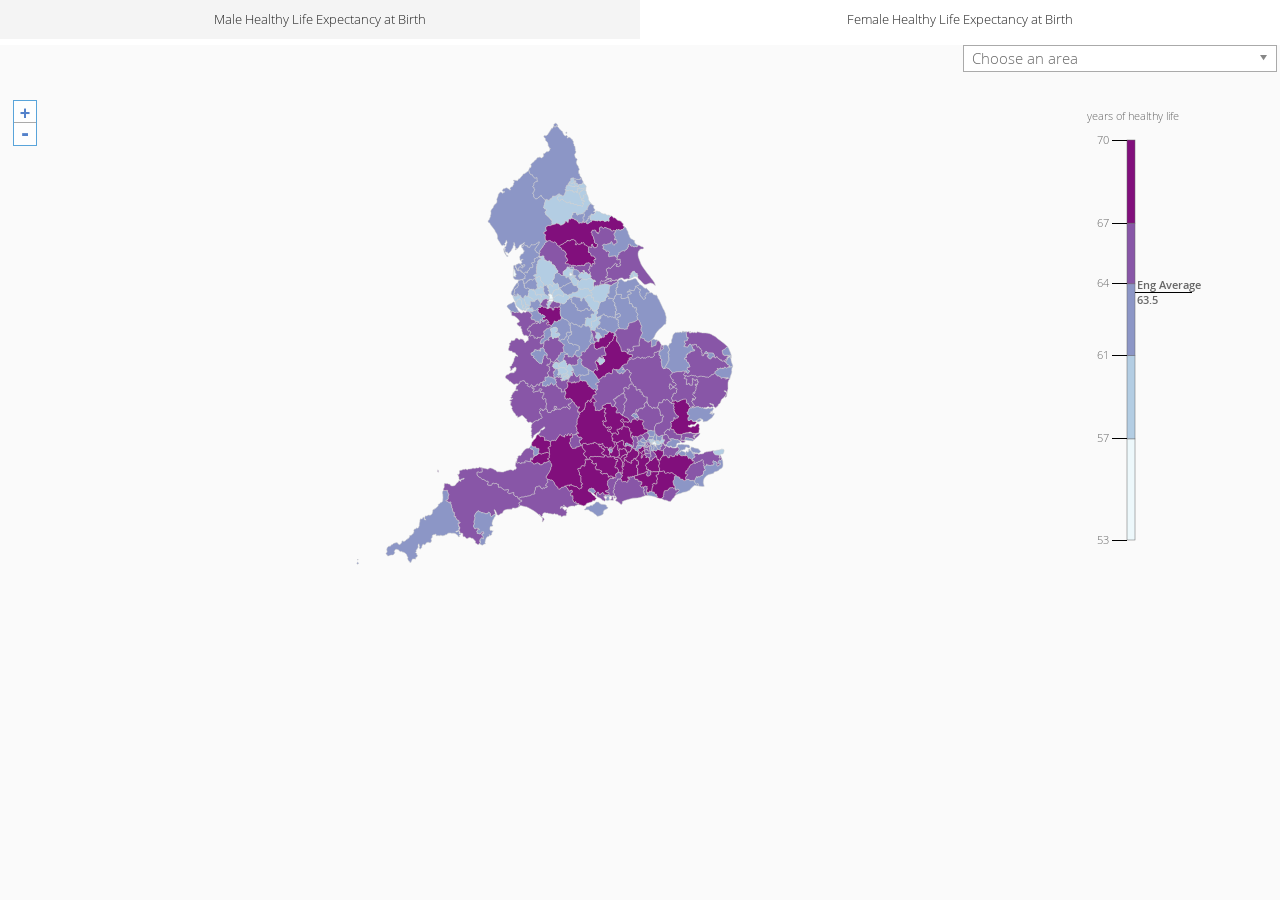
==== commit 06a08883: "Added colourbrewer support" ====
--- a/index.html
+++ b/index.html
@@ -304,6 +304,7 @@
     <script src="js/ss.js"></script>
     <script src="js/topojson.js"></script>
     <script src="js/pym.js" charset="utf-8"></script>
+    <script src="js/colorbrewer.js" charset="utf-8"></script>
     <script src="js/script.js" charset="utf-8"></script>
 
 
